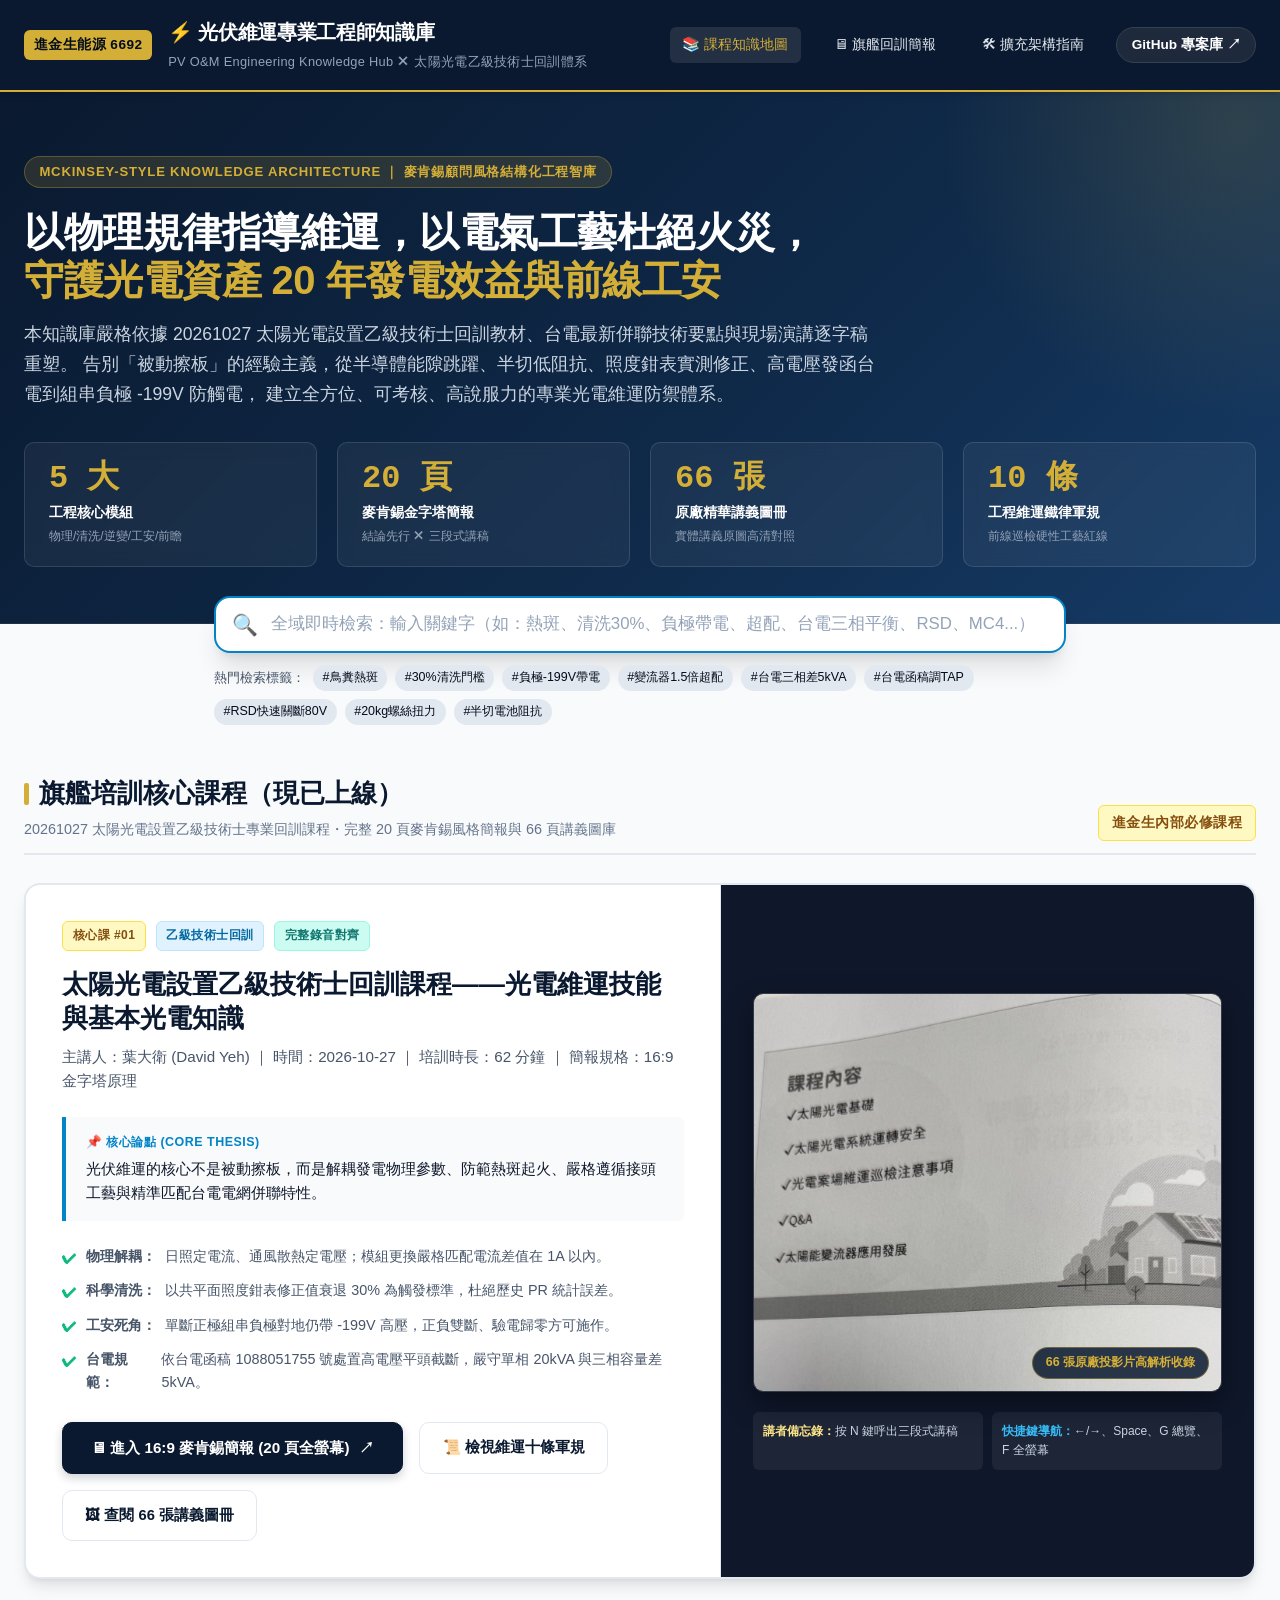
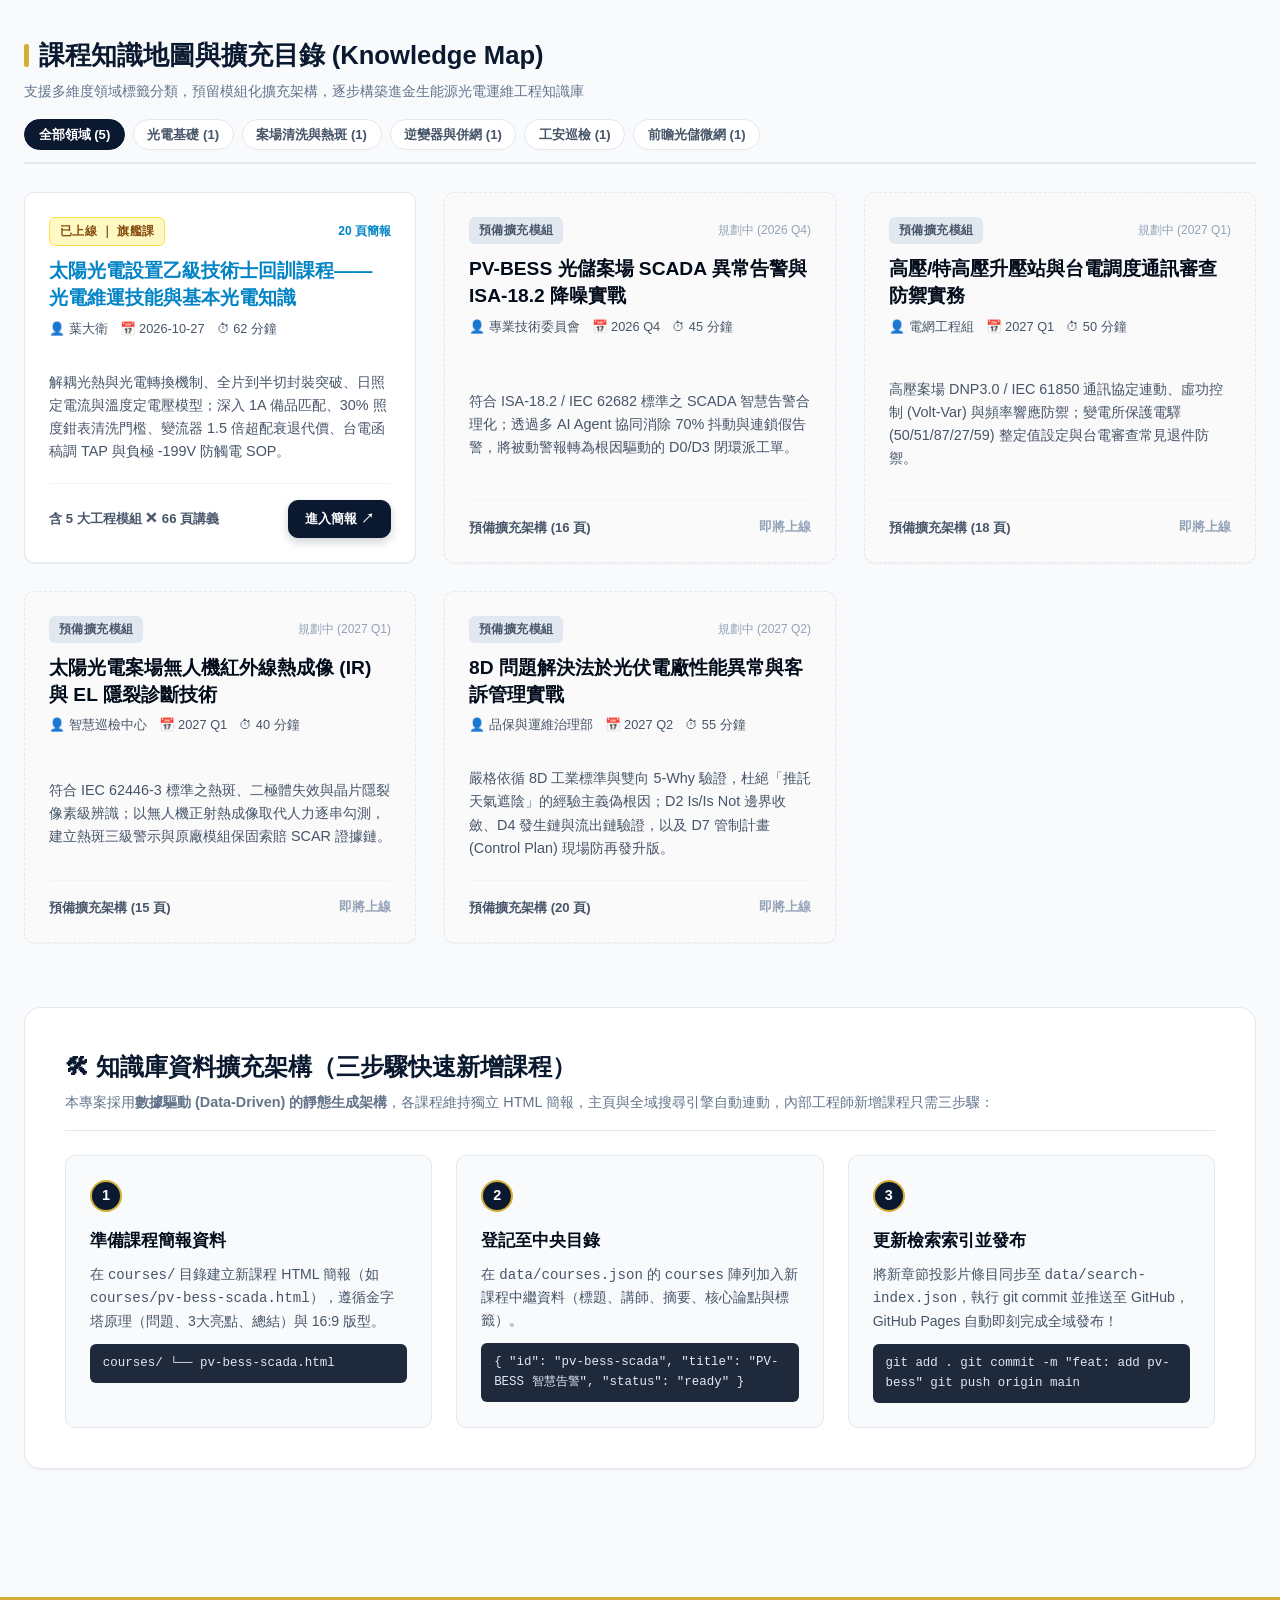
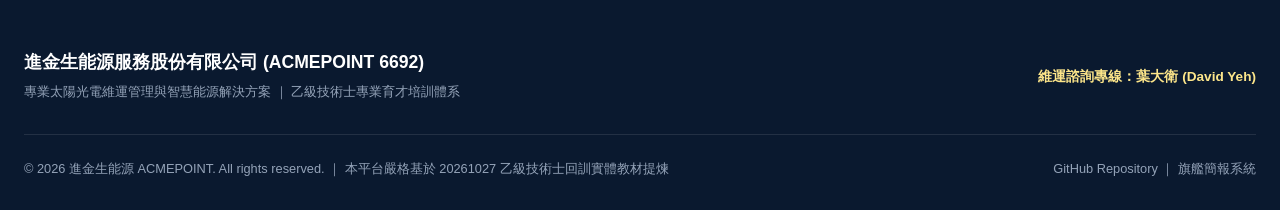
==== index.html @ 1f4df570 "feat: initial release of PV O&M knowledge hub with 20-slide McKinsey deck and search engine" ====
<!DOCTYPE html>
<html lang="zh-TW">
<head>
  <meta charset="UTF-8">
  <meta name="viewport" content="width=device-width, initial-scale=1.0">
  <title>光伏維運專業工程師知識庫 (PV O&M Engineering Knowledge Hub)｜進金生能源 6692</title>
  <meta name="description" content="專為光伏運維團隊與專業工程師打造的現代化維運決策與學習平台，依據麥肯錫顧問風格結構化提煉太陽光電乙級技術士回訓技術精髓。">
  <link rel="stylesheet" href="assets/css/style.css">
</head>
<body>

  <!-- Site Header -->
  <header class="site-header">
    <div class="header-inner">
      <div class="brand-block">
        <span class="brand-badge">進金生能源 6692</span>
        <div class="brand-title-wrap">
          <h1>⚡ 光伏維運專業工程師知識庫</h1>
          <span class="brand-sub">PV O&M Engineering Knowledge Hub ✕ 太陽光電乙級技術士回訓體系</span>
        </div>
      </div>
      <nav>
        <ul class="nav-links">
          <li><a href="#courses" class="nav-link active">📚 課程知識地圖</a></li>
          <li><a href="courses/pv-om-fundamentals.html" class="nav-link">🖥 旗艦回訓簡報</a></li>
          <li><a href="#expansion" class="nav-link">🛠 擴充架構指南</a></li>
          <li>
            <a href="https://github.com/davidyeh51/pv-om-knowledge-hub" target="_blank" class="btn-github">
              <span>GitHub 專案庫 ↗</span>
            </a>
          </li>
        </ul>
      </nav>
    </div>
  </header>

  <!-- Hero Section -->
  <section class="hero-section">
    <div class="hero-inner">
      <div class="hero-tag">McKinsey-Style Knowledge Architecture ｜ 麥肯錫顧問風格結構化工程智庫</div>
      <h1 class="hero-title">
        以物理規律指導維運，以電氣工藝杜絕火災，<br>
        <span>守護光電資產 20 年發電效益與前線工安</span>
      </h1>
      <p class="hero-desc">
        本知識庫嚴格依據 20261027 太陽光電設置乙級技術士回訓教材、台電最新併聯技術要點與現場演講逐字稿重塑。
        告別「被動擦板」的經驗主義，從半導體能隙跳躍、半切低阻抗、照度鉗表實測修正、高電壓發函台電到組串負極 -199V 防觸電，
        建立全方位、可考核、高說服力的專業光電維運防禦體系。
      </p>

      <!-- Key Metrics Grid -->
      <div class="hero-stats-grid">
        <div class="stat-card">
          <div class="stat-num">5 大</div>
          <div class="stat-label">工程核心模組</div>
          <div class="stat-sub">物理/清洗/逆變/工安/前瞻</div>
        </div>
        <div class="stat-card">
          <div class="stat-num">20 頁</div>
          <div class="stat-label">麥肯錫金字塔簡報</div>
          <div class="stat-sub">結論先行 ✕ 三段式講稿</div>
        </div>
        <div class="stat-card">
          <div class="stat-num">66 張</div>
          <div class="stat-label">原廠精華講義圖冊</div>
          <div class="stat-sub">實體講義原圖高清對照</div>
        </div>
        <div class="stat-card">
          <div class="stat-num">10 條</div>
          <div class="stat-label">工程維運鐵律軍規</div>
          <div class="stat-sub">前線巡檢硬性工藝紅線</div>
        </div>
      </div>
    </div>
  </section>

  <!-- Global Search Container -->
  <div class="search-container">
    <div class="search-box">
      <span class="search-icon">🔍</span>
      <input type="text" id="global-search-input" class="search-input" placeholder="全域即時檢索：輸入關鍵字（如：熱斑、清洗30%、負極帶電、超配、台電三相平衡、RSD、MC4...）" autocomplete="off">
      <button class="search-clear-btn" id="search-clear-btn" title="清除">&times;</button>
    </div>
    <!-- Search Dropdown Results -->
    <div class="search-results-dropdown" id="search-results-dropdown"></div>

    <!-- Quick Search Hints -->
    <div class="search-hints">
      <span>熱門檢索標籤：</span>
      <span class="hint-pill" data-keyword="熱斑">#鳥糞熱斑</span>
      <span class="hint-pill" data-keyword="清洗">#30%清洗門檻</span>
      <span class="hint-pill" data-keyword="-199V">#負極-199V帶電</span>
      <span class="hint-pill" data-keyword="超配">#變流器1.5倍超配</span>
      <span class="hint-pill" data-keyword="三相平衡">#台電三相差5kVA</span>
      <span class="hint-pill" data-keyword="1088051755">#台電函稿調TAP</span>
      <span class="hint-pill" data-keyword="RSD">#RSD快速關斷80V</span>
      <span class="hint-pill" data-keyword="扭力">#20kg螺絲扭力</span>
      <span class="hint-pill" data-keyword="半切">#半切電池阻抗</span>
    </div>
  </div>

  <!-- Main Content Area -->
  <main class="main-wrapper">

    <!-- Flagship Hero Course Section -->
    <section style="margin-bottom: 3.5rem;">
      <div class="section-header">
        <div>
          <h2 class="section-title">旗艦培訓核心課程（現已上線）</h2>
          <p style="font-size:0.9rem; color:#64748B; margin-top:0.25rem;">20261027 太陽光電設置乙級技術士專業回訓課程・完整 20 頁麥肯錫風格簡報與 66 頁講義圖庫</p>
        </div>
        <span class="badge badge-gold" style="font-size:0.85rem; padding:0.4rem 0.8rem;">進金生內部必修課程</span>
      </div>

      <div class="flagship-course-card">
        <div class="flagship-content">
          <div>
            <div class="flagship-badges">
              <span class="badge badge-gold">核心課 #01</span>
              <span class="badge badge-blue">乙級技術士回訓</span>
              <span class="badge badge-teal">完整錄音對齊</span>
            </div>
            <h3 class="flagship-title">太陽光電設置乙級技術士回訓課程——光電維運技能與基本光電知識</h3>
            <div class="flagship-sub">主講人：葉大衛 (David Yeh) ｜ 時間：2026-10-27 ｜ 培訓時長：62 分鐘 ｜ 簡報規格：16:9 金字塔原理</div>

            <div class="flagship-thesis-box">
              <div class="thesis-label">📌 核心論點 (Core Thesis)</div>
              <div class="thesis-text">
                光伏維運的核心不是被動擦板，而是解耦發電物理參數、防範熱斑起火、嚴格遵循接頭工藝與精準匹配台電電網併聯特性。
              </div>
            </div>

            <ul class="flagship-highlights">
              <li><strong>物理解耦：</strong>日照定電流、通風散熱定電壓；模組更換嚴格匹配電流差值在 1A 以內。</li>
              <li><strong>科學清洗：</strong>以共平面照度鉗表修正值衰退 30% 為觸發標準，杜絕歷史 PR 統計誤差。</li>
              <li><strong>工安死角：</strong>單斷正極組串負極對地仍帶 -199V 高壓，正負雙斷、驗電歸零方可施作。</li>
              <li><strong>台電規範：</strong>依台電函稿 1088051755 號處置高電壓平頭截斷，嚴守單相 20kVA 與三相容量差 5kVA。</li>
            </ul>
          </div>

          <div class="flagship-actions">
            <a href="courses/pv-om-fundamentals.html" class="btn-primary-mckinsey">
              <span>🖥 進入 16:9 麥肯錫簡報 (20 頁全螢幕)</span>
              <span>↗</span>
            </a>
            <a href="courses/pv-om-fundamentals.html#s19" class="btn-secondary-mckinsey">
              <span>📜 檢視維運十條軍規</span>
            </a>
            <a href="courses/pv-om-fundamentals.html#s20" class="btn-secondary-mckinsey">
              <span>🖼 查閱 66 張講義圖冊</span>
            </a>
          </div>
        </div>

        <div class="flagship-visual">
          <div class="visual-mockup-wrap">
            <img src="assets/images/slides/slide_01.jpg" alt="課程首頁講義">
            <div class="mockup-overlay-badge">
              66 張原廠投影片高解析收錄
            </div>
          </div>
          <div style="margin-top:1.25rem; display:grid; grid-template-columns:1fr 1fr; gap:0.6rem;">
            <div style="background:rgba(255,255,255,0.06); padding:0.6rem; border-radius:6px; font-size:0.75rem; color:#CBD5E1;">
              <span style="color:#FDE68A; font-weight:700;">講者備忘錄：</span>按 N 鍵呼出三段式講稿
            </div>
            <div style="background:rgba(255,255,255,0.06); padding:0.6rem; border-radius:6px; font-size:0.75rem; color:#CBD5E1;">
              <span style="color:#38BDF8; font-weight:700;">快捷鍵導航：</span>←/→、Space、G 總覽、F 全螢幕
            </div>
          </div>
        </div>
      </div>
    </section>

    <!-- Course Knowledge Map & Planned Expansion Modules -->
    <section id="courses" style="margin-bottom: 4rem;">
      <div class="section-header">
        <div>
          <h2 class="section-title">課程知識地圖與擴充目錄 (Knowledge Map)</h2>
          <p style="font-size:0.9rem; color:#64748B; margin-top:0.25rem;">支援多維度領域標籤分類，預留模組化擴充架構，逐步構築進金生能源光電運維工程知識庫</p>
        </div>
        <div class="filter-tags">
          <button class="filter-btn active" data-category="all">全部領域 (5)</button>
          <button class="filter-btn" data-category="fundamentals">光電基礎 (1)</button>
          <button class="filter-btn" data-category="cleaning">案場清洗與熱斑 (1)</button>
          <button class="filter-btn" data-category="inverter">逆變器與併網 (1)</button>
          <button class="filter-btn" data-category="safety">工安巡檢 (1)</button>
          <button class="filter-btn" data-category="advanced">前瞻光儲微網 (1)</button>
        </div>
      </div>

      <div class="courses-grid" id="courses-grid">
        <!-- Course 1 -->
        <article class="course-card" data-category="fundamentals">
          <div class="course-card-header">
            <div class="course-card-badges">
              <span class="badge badge-gold">已上線 ｜ 旗艦課</span>
              <span style="font-size:0.75rem; color:#0284C7; font-weight:700;">20 頁簡報</span>
            </div>
            <h3 class="course-card-title">
              <a href="courses/pv-om-fundamentals.html">太陽光電設置乙級技術士回訓課程——光電維運技能與基本光電知識</a>
            </h3>
            <div class="course-card-meta">
              <span>👤 葉大衛</span>
              <span>📅 2026-10-27</span>
              <span>⏱ 62 分鐘</span>
            </div>
          </div>
          <div class="course-card-body">
            解耦光熱與光電轉換機制、全片到半切封裝突破、日照定電流與溫度定電壓模型；深入 1A 備品匹配、30% 照度鉗表清洗門檻、變流器 1.5 倍超配衰退代價、台電函稿調 TAP 與負極 -199V 防觸電 SOP。
          </div>
          <div class="course-card-footer">
            <span class="course-modules-count">含 5 大工程模組 ✕ 66 頁講義</span>
            <a href="courses/pv-om-fundamentals.html" class="btn-primary-mckinsey" style="padding:0.45rem 1rem; font-size:0.82rem;">進入簡報 ↗</a>
          </div>
        </article>

        <!-- Course 2 (Planned) -->
        <article class="course-card planned" data-category="advanced">
          <div class="course-card-header">
            <div class="course-card-badges">
              <span class="badge" style="background:#E2E8F0; color:#475569;">預備擴充模組</span>
              <span style="font-size:0.75rem; color:#94A3B8;">規劃中 (2026 Q4)</span>
            </div>
            <h3 class="course-card-title">PV-BESS 光儲案場 SCADA 異常告警與 ISA-18.2 降噪實戰</h3>
            <div class="course-card-meta">
              <span>👤 專業技術委員會</span>
              <span>📅 2026 Q4</span>
              <span>⏱ 45 分鐘</span>
            </div>
          </div>
          <div class="course-card-body">
            符合 ISA-18.2 / IEC 62682 標準之 SCADA 智慧告警合理化；透過多 AI Agent 協同消除 70% 抖動與連鎖假告警，將被動警報轉為根因驅動的 D0/D3 閉環派工單。
          </div>
          <div class="course-card-footer">
            <span class="course-modules-count">預備擴充架構 (16 頁)</span>
            <span style="font-size:0.8rem; color:#94A3B8; font-weight:600;">即將上線</span>
          </div>
        </article>

        <!-- Course 3 (Planned) -->
        <article class="course-card planned" data-category="inverter">
          <div class="course-card-header">
            <div class="course-card-badges">
              <span class="badge" style="background:#E2E8F0; color:#475569;">預備擴充模組</span>
              <span style="font-size:0.75rem; color:#94A3B8;">規劃中 (2027 Q1)</span>
            </div>
            <h3 class="course-card-title">高壓/特高壓升壓站與台電調度通訊審查防禦實務</h3>
            <div class="course-card-meta">
              <span>👤 電網工程組</span>
              <span>📅 2027 Q1</span>
              <span>⏱ 50 分鐘</span>
            </div>
          </div>
          <div class="course-card-body">
            高壓案場 DNP3.0 / IEC 61850 通訊協定連動、虛功控制 (Volt-Var) 與頻率響應防禦；變電所保護電驛 (50/51/87/27/59) 整定值設定與台電審查常見退件防禦。
          </div>
          <div class="course-card-footer">
            <span class="course-modules-count">預備擴充架構 (18 頁)</span>
            <span style="font-size:0.8rem; color:#94A3B8; font-weight:600;">即將上線</span>
          </div>
        </article>

        <!-- Course 4 (Planned) -->
        <article class="course-card planned" data-category="safety">
          <div class="course-card-header">
            <div class="course-card-badges">
              <span class="badge" style="background:#E2E8F0; color:#475569;">預備擴充模組</span>
              <span style="font-size:0.75rem; color:#94A3B8;">規劃中 (2027 Q1)</span>
            </div>
            <h3 class="course-card-title">太陽光電案場無人機紅外線熱成像 (IR) 與 EL 隱裂診斷技術</h3>
            <div class="course-card-meta">
              <span>👤 智慧巡檢中心</span>
              <span>📅 2027 Q1</span>
              <span>⏱ 40 分鐘</span>
            </div>
          </div>
          <div class="course-card-body">
            符合 IEC 62446-3 標準之熱斑、二極體失效與晶片隱裂像素級辨識；以無人機正射熱成像取代人力逐串勾測，建立熱斑三級警示與原廠模組保固索賠 SCAR 證據鏈。
          </div>
          <div class="course-card-footer">
            <span class="course-modules-count">預備擴充架構 (15 頁)</span>
            <span style="font-size:0.8rem; color:#94A3B8; font-weight:600;">即將上線</span>
          </div>
        </article>

        <!-- Course 5 (Planned) -->
        <article class="course-card planned" data-category="cleaning">
          <div class="course-card-header">
            <div class="course-card-badges">
              <span class="badge" style="background:#E2E8F0; color:#475569;">預備擴充模組</span>
              <span style="font-size:0.75rem; color:#94A3B8;">規劃中 (2027 Q2)</span>
            </div>
            <h3 class="course-card-title">8D 問題解決法於光伏電廠性能異常與客訴管理實戰</h3>
            <div class="course-card-meta">
              <span>👤 品保與運維治理部</span>
              <span>📅 2027 Q2</span>
              <span>⏱ 55 分鐘</span>
            </div>
          </div>
          <div class="course-card-body">
            嚴格依循 8D 工業標準與雙向 5-Why 驗證，杜絕「推託天氣遮陰」的經驗主義偽根因；D2 Is/Is Not 邊界收斂、D4 發生鏈與流出鏈驗證，以及 D7 管制計畫 (Control Plan) 現場防再發升版。
          </div>
          <div class="course-card-footer">
            <span class="course-modules-count">預備擴充架構 (20 頁)</span>
            <span style="font-size:0.8rem; color:#94A3B8; font-weight:600;">即將上線</span>
          </div>
        </article>
      </div>
    </section>

    <!-- Expansion Architecture Section -->
    <section id="expansion" class="expansion-section">
      <div style="border-bottom:1px solid #E2E8F0; padding-bottom:1rem; margin-bottom:1.5rem;">
        <h2 style="font-size:1.5rem; font-weight:800; color:#0A192F;">🛠 知識庫資料擴充架構（三步驟快速新增課程）</h2>
        <p style="font-size:0.9rem; color:#64748B; margin-top:0.3rem;">
          本專案採用<strong>數據驅動 (Data-Driven) 的靜態生成架構</strong>，各課程維持獨立 HTML 簡報，主頁與全域搜尋引擎自動連動，內部工程師新增課程只需三步驟：
        </p>
      </div>

      <div class="expansion-grid">
        <div class="expansion-step-card">
          <div class="step-num-badge">1</div>
          <div class="step-title">準備課程簡報資料</div>
          <div class="step-desc">
            在 <code>courses/</code> 目錄建立新課程 HTML 簡報（如 <code>courses/pv-bess-scada.html</code>），遵循金字塔原理（問題、3大亮點、總結）與 16:9 版型。
          </div>
          <div class="step-code-preview">courses/
└── pv-bess-scada.html</div>
        </div>

        <div class="expansion-step-card">
          <div class="step-num-badge">2</div>
          <div class="step-title">登記至中央目錄</div>
          <div class="step-desc">
            在 <code>data/courses.json</code> 的 <code>courses</code> 陣列加入新課程中繼資料（標題、講師、摘要、核心論點與標籤）。
          </div>
          <div class="step-code-preview">{
  "id": "pv-bess-scada",
  "title": "PV-BESS 智慧告警",
  "status": "ready"
}</div>
        </div>

        <div class="expansion-step-card">
          <div class="step-num-badge">3</div>
          <div class="step-title">更新檢索索引並發布</div>
          <div class="step-desc">
            將新章節投影片條目同步至 <code>data/search-index.json</code>，執行 git commit 並推送至 GitHub，GitHub Pages 自動即刻完成全域發布！
          </div>
          <div class="step-code-preview">git add .
git commit -m "feat: add pv-bess"
git push origin main</div>
        </div>
      </div>
    </section>

  </main>

  <!-- Site Footer -->
  <footer class="site-footer">
    <div class="footer-inner">
      <div class="footer-brand">
        <h3>進金生能源服務股份有限公司 (ACMEPOINT 6692)</h3>
        <p>專業太陽光電維運管理與智慧能源解決方案 ｜ 乙級技術士專業育才培訓體系</p>
      </div>
      <div>
        <span style="font-size:0.85rem; color:#FDE68A; font-weight:700;">維運諮詢專線：葉大衛 (David Yeh)</span>
      </div>
    </div>
    <div class="footer-bottom">
      <div>© 2026 進金生能源 ACMEPOINT. All rights reserved. ｜ 本平台嚴格基於 20261027 乙級技術士回訓實體教材提煉</div>
      <div>
        <a href="https://github.com/davidyeh51/pv-om-knowledge-hub" target="_blank" style="color:#94A3B8;">GitHub Repository</a> ｜ 
        <a href="courses/pv-om-fundamentals.html" style="color:#94A3B8;">旗艦簡報系統</a>
      </div>
    </div>
  </footer>

  <!-- Scripts -->
  <script src="assets/js/search.js"></script>
</body>
</html>
---- assets/css/style.css ----
/* ==========================================================================
   McKinsey Design System: PV O&M Knowledge Hub (進金生能源 6692)
   ========================================================================== */

:root {
  --color-primary-navy: #0A192F;
  --color-navy-light: #112240;
  --color-navy-dark: #020C1B;
  --color-accent-blue: #0284C7;
  --color-accent-teal: #0D9488;
  --color-accent-gold: #D4AF37;
  --color-gold-hover: #B89628;
  --color-gold-light: #FEF9C3;
  --color-gold-subtle: #FFFBEB;
  --color-text-main: #0F172A;
  --color-text-muted: #475569;
  --color-text-light: #94A3B8;
  --color-bg-page: #F8FAFC;
  --color-bg-card: #FFFFFF;
  --color-border: #E2E8F0;
  --color-border-subtle: #F1F5F9;
  --color-success: #10B981;
  --color-warning: #F59E0B;
  --color-danger: #EF4444;
  
  --shadow-sm: 0 1px 2px 0 rgb(0 0 0 / 0.05);
  --shadow-md: 0 4px 6px -1px rgb(0 0 0 / 0.1), 0 2px 4px -2px rgb(0 0 0 / 0.1);
  --shadow-lg: 0 10px 15px -3px rgb(0 0 0 / 0.1), 0 4px 6px -4px rgb(0 0 0 / 0.1);
  --shadow-xl: 0 20px 25px -5px rgb(0 0 0 / 0.1), 0 8px 10px -6px rgb(0 0 0 / 0.1);
  
  --radius-sm: 6px;
  --radius-md: 10px;
  --radius-lg: 16px;
  --radius-full: 9999px;
  
  --font-sans: 'Inter', -apple-system, BlinkMacSystemFont, 'Segoe UI', Roboto, 'PingFang TC', 'Microsoft JhengHei', sans-serif;
  --font-mono: 'JetBrains Mono', 'Fira Code', Menlo, Monaco, Consolas, monospace;
}

* {
  margin: 0;
  padding: 0;
  box-sizing: border-box;
}

body {
  font-family: var(--font-sans);
  background-color: var(--color-bg-page);
  color: var(--color-text-main);
  line-height: 1.6;
  -webkit-font-smoothing: antialiased;
}

a {
  color: var(--color-accent-blue);
  text-decoration: none;
  transition: all 0.2s ease;
}

a:hover {
  color: var(--color-accent-gold);
}

/* ==========================================================================
   Header & Navigation
   ========================================================================== */
.site-header {
  background: var(--color-primary-navy);
  color: #FFFFFF;
  border-bottom: 2px solid var(--color-accent-gold);
  position: sticky;
  top: 0;
  z-index: 100;
  box-shadow: var(--shadow-md);
}

.header-inner {
  max-width: 1320px;
  margin: 0 auto;
  padding: 1rem 1.5rem;
  display: flex;
  align-items: center;
  justify-content: space-between;
  flex-wrap: wrap;
  gap: 1rem;
}

.brand-block {
  display: flex;
  align-items: center;
  gap: 1rem;
}

.brand-badge {
  background: var(--color-accent-gold);
  color: var(--color-navy-dark);
  font-weight: 800;
  font-size: 0.85rem;
  padding: 0.25rem 0.6rem;
  border-radius: var(--radius-sm);
  letter-spacing: 0.5px;
}

.brand-title-wrap h1 {
  font-size: 1.25rem;
  font-weight: 700;
  letter-spacing: -0.3px;
  display: flex;
  align-items: center;
  gap: 0.5rem;
}

.brand-sub {
  font-size: 0.8rem;
  color: var(--color-text-light);
  letter-spacing: 0.3px;
}

.nav-links {
  display: flex;
  align-items: center;
  gap: 1.25rem;
  list-style: none;
}

.nav-link {
  color: #E2E8F0;
  font-size: 0.9rem;
  font-weight: 500;
  display: flex;
  align-items: center;
  gap: 0.4rem;
  padding: 0.4rem 0.8rem;
  border-radius: var(--radius-sm);
  transition: all 0.2s ease;
}

.nav-link:hover, .nav-link.active {
  background: rgba(255, 255, 255, 0.1);
  color: var(--color-accent-gold);
}

.btn-github {
  background: #1E293B;
  color: #FFFFFF;
  border: 1px solid #334155;
  padding: 0.4rem 0.9rem;
  border-radius: var(--radius-full);
  font-size: 0.85rem;
  font-weight: 600;
  display: inline-flex;
  align-items: center;
  gap: 0.5rem;
}

.btn-github:hover {
  background: var(--color-accent-gold);
  color: var(--color-navy-dark);
  border-color: var(--color-accent-gold);
}

/* ==========================================================================
   Hero Section
   ========================================================================== */
.hero-section {
  background: linear-gradient(135deg, var(--color-primary-navy) 0%, #0F2A4A 60%, #163B66 100%);
  color: #FFFFFF;
  padding: 4rem 1.5rem 3.5rem;
  border-bottom: 1px solid rgba(255, 255, 255, 0.1);
  position: relative;
  overflow: hidden;
}

.hero-section::before {
  content: "";
  position: absolute;
  top: -50%;
  right: -20%;
  width: 600px;
  height: 600px;
  background: radial-gradient(circle, rgba(212, 175, 55, 0.15) 0%, transparent 70%);
  border-radius: 50%;
  pointer-events: none;
}

.hero-inner {
  max-width: 1320px;
  margin: 0 auto;
  position: relative;
  z-index: 1;
}

.hero-tag {
  display: inline-flex;
  align-items: center;
  gap: 0.5rem;
  background: rgba(212, 175, 55, 0.15);
  color: var(--color-accent-gold);
  border: 1px solid rgba(212, 175, 55, 0.3);
  padding: 0.3rem 0.9rem;
  border-radius: var(--radius-full);
  font-size: 0.82rem;
  font-weight: 600;
  text-transform: uppercase;
  letter-spacing: 0.8px;
  margin-bottom: 1.25rem;
}

.hero-title {
  font-size: 2.5rem;
  font-weight: 800;
  line-height: 1.2;
  letter-spacing: -0.5px;
  margin-bottom: 1rem;
}

.hero-title span {
  color: var(--color-accent-gold);
}

.hero-desc {
  font-size: 1.1rem;
  color: #CBD5E1;
  max-width: 860px;
  line-height: 1.7;
  margin-bottom: 2rem;
}

/* Hero Metrics Grid */
.hero-stats-grid {
  display: grid;
  grid-template-columns: repeat(auto-fit, minmax(200px, 1fr));
  gap: 1.25rem;
  margin-top: 2rem;
}

.stat-card {
  background: rgba(255, 255, 255, 0.05);
  backdrop-filter: blur(8px);
  border: 1px solid rgba(255, 255, 255, 0.12);
  border-radius: var(--radius-md);
  padding: 1.25rem 1.5rem;
  transition: all 0.3s ease;
}

.stat-card:hover {
  background: rgba(255, 255, 255, 0.08);
  border-color: var(--color-accent-gold);
  transform: translateY(-2px);
}

.stat-num {
  font-size: 2rem;
  font-weight: 800;
  color: var(--color-accent-gold);
  font-family: var(--font-mono);
  line-height: 1;
  margin-bottom: 0.4rem;
}

.stat-label {
  font-size: 0.88rem;
  font-weight: 600;
  color: #FFFFFF;
}

.stat-sub {
  font-size: 0.75rem;
  color: var(--color-text-light);
  margin-top: 0.2rem;
}

/* ==========================================================================
   Global Search Bar
   ========================================================================== */
.search-container {
  max-width: 900px;
  margin: -1.75rem auto 3rem;
  padding: 0 1.5rem;
  position: relative;
  z-index: 20;
}

.search-box {
  background: #FFFFFF;
  border: 2px solid var(--color-accent-blue);
  border-radius: var(--radius-lg);
  padding: 0.6rem 1rem;
  display: flex;
  align-items: center;
  gap: 0.8rem;
  box-shadow: var(--shadow-xl);
  transition: all 0.3s ease;
}

.search-box:focus-within {
  border-color: var(--color-accent-gold);
  box-shadow: 0 0 0 4px rgba(212, 175, 55, 0.2), var(--shadow-xl);
}

.search-icon {
  color: var(--color-accent-blue);
  font-size: 1.3rem;
  flex-shrink: 0;
}

.search-input {
  flex: 1;
  border: none;
  outline: none;
  font-size: 1.05rem;
  font-family: var(--font-sans);
  color: var(--color-text-main);
  background: transparent;
}

.search-input::placeholder {
  color: var(--color-text-light);
}

.search-clear-btn {
  background: transparent;
  border: none;
  color: var(--color-text-light);
  font-size: 1.2rem;
  cursor: pointer;
  display: none;
}

.search-clear-btn:hover {
  color: var(--color-text-main);
}

.search-hints {
  display: flex;
  align-items: center;
  gap: 0.5rem;
  margin-top: 0.75rem;
  flex-wrap: wrap;
  font-size: 0.82rem;
  color: var(--color-text-muted);
}

.hint-pill {
  background: #E2E8F0;
  color: var(--color-navy-dark);
  padding: 0.2rem 0.6rem;
  border-radius: var(--radius-full);
  font-size: 0.78rem;
  cursor: pointer;
  transition: all 0.2s ease;
}

.hint-pill:hover {
  background: var(--color-accent-blue);
  color: #FFFFFF;
}

/* Search Results Modal / Dropdown */
.search-results-dropdown {
  position: absolute;
  top: 100%;
  left: 1.5rem;
  right: 1.5rem;
  background: #FFFFFF;
  border: 1px solid var(--color-border);
  border-radius: var(--radius-md);
  box-shadow: var(--shadow-xl);
  max-height: 480px;
  overflow-y: auto;
  margin-top: 0.5rem;
  display: none;
  z-index: 50;
}

.search-results-header {
  padding: 0.75rem 1.25rem;
  background: #F8FAFC;
  border-bottom: 1px solid var(--color-border);
  font-size: 0.85rem;
  font-weight: 600;
  color: var(--color-text-muted);
  display: flex;
  justify-content: space-between;
}

.search-result-item {
  padding: 1rem 1.25rem;
  border-bottom: 1px solid var(--color-border-subtle);
  transition: background 0.2s ease;
  display: block;
}

.search-result-item:hover {
  background: #F0FDF4;
}

.search-result-title {
  font-size: 1rem;
  font-weight: 700;
  color: var(--color-navy-dark);
  margin-bottom: 0.3rem;
  display: flex;
  align-items: center;
  justify-content: space-between;
}

.search-result-meta {
  display: flex;
  gap: 0.5rem;
  align-items: center;
  font-size: 0.78rem;
  color: var(--color-text-muted);
  margin-bottom: 0.4rem;
}

.search-result-snippet {
  font-size: 0.88rem;
  color: var(--color-text-muted);
  line-height: 1.5;
}

.search-result-snippet mark {
  background: #FEF08A;
  color: #854D0E;
  padding: 0.1rem 0.25rem;
  border-radius: 3px;
  font-weight: 600;
}

/* ==========================================================================
   Main Content Layout
   ========================================================================== */
.main-wrapper {
  max-width: 1320px;
  margin: 0 auto;
  padding: 0 1.5rem 4rem;
}

.section-header {
  display: flex;
  align-items: flex-end;
  justify-content: space-between;
  margin-bottom: 1.75rem;
  border-bottom: 2px solid var(--color-border);
  padding-bottom: 0.75rem;
  flex-wrap: wrap;
  gap: 1rem;
}

.section-title {
  font-size: 1.6rem;
  font-weight: 800;
  color: var(--color-primary-navy);
  display: flex;
  align-items: center;
  gap: 0.6rem;
}

.section-title::before {
  content: "";
  display: inline-block;
  width: 5px;
  height: 1.4rem;
  background: var(--color-accent-gold);
  border-radius: 2px;
}

.filter-tags {
  display: flex;
  gap: 0.5rem;
  flex-wrap: wrap;
}

.filter-btn {
  background: #FFFFFF;
  border: 1px solid var(--color-border);
  color: var(--color-text-muted);
  padding: 0.35rem 0.85rem;
  border-radius: var(--radius-full);
  font-size: 0.82rem;
  font-weight: 600;
  cursor: pointer;
  transition: all 0.2s ease;
}

.filter-btn:hover, .filter-btn.active {
  background: var(--color-primary-navy);
  color: #FFFFFF;
  border-color: var(--color-primary-navy);
}

/* ==========================================================================
   Flagship Course Card (Hero Course)
   ========================================================================== */
.flagship-course-card {
  background: #FFFFFF;
  border: 2px solid #E2E8F0;
  border-radius: var(--radius-lg);
  overflow: hidden;
  box-shadow: var(--shadow-lg);
  margin-bottom: 3rem;
  display: grid;
  grid-template-columns: 1.3fr 1fr;
  transition: all 0.3s ease;
}

.flagship-course-card:hover {
  border-color: var(--color-accent-blue);
  box-shadow: var(--shadow-xl);
}

.flagship-content {
  padding: 2.25rem;
  display: flex;
  flex-direction: column;
  justify-content: space-between;
}

.flagship-badges {
  display: flex;
  gap: 0.6rem;
  margin-bottom: 1rem;
  flex-wrap: wrap;
}

.badge {
  font-size: 0.75rem;
  font-weight: 700;
  padding: 0.25rem 0.6rem;
  border-radius: var(--radius-sm);
  text-transform: uppercase;
  letter-spacing: 0.5px;
}

.badge-gold {
  background: var(--color-gold-light);
  color: #854D0E;
  border: 1px solid #FDE047;
}

.badge-blue {
  background: #E0F2FE;
  color: #0369A1;
  border: 1px solid #BAE6FD;
}

.badge-teal {
  background: #CCFBF1;
  color: #0F766E;
  border: 1px solid #99F6E4;
}

.flagship-title {
  font-size: 1.65rem;
  font-weight: 800;
  color: var(--color-primary-navy);
  line-height: 1.3;
  margin-bottom: 0.6rem;
}

.flagship-sub {
  font-size: 0.95rem;
  color: var(--color-text-muted);
  margin-bottom: 1.5rem;
  font-weight: 500;
}

.flagship-thesis-box {
  background: #F8FAFC;
  border-left: 4px solid var(--color-accent-blue);
  padding: 1rem 1.25rem;
  border-radius: 0 var(--radius-sm) var(--radius-sm) 0;
  margin-bottom: 1.5rem;
}

.thesis-label {
  font-size: 0.78rem;
  font-weight: 700;
  color: var(--color-accent-blue);
  text-transform: uppercase;
  letter-spacing: 0.5px;
  margin-bottom: 0.3rem;
}

.thesis-text {
  font-size: 0.92rem;
  color: var(--color-text-main);
  line-height: 1.6;
}

.flagship-highlights {
  list-style: none;
  margin-bottom: 1.75rem;
  display: flex;
  flex-direction: column;
  gap: 0.6rem;
}

.flagship-highlights li {
  font-size: 0.9rem;
  color: var(--color-text-muted);
  display: flex;
  align-items: flex-start;
  gap: 0.6rem;
}

.flagship-highlights li::before {
  content: "✔";
  color: var(--color-success);
  font-weight: 800;
  font-size: 0.9rem;
  margin-top: 0.1rem;
}

.flagship-actions {
  display: flex;
  align-items: center;
  gap: 1rem;
  flex-wrap: wrap;
}

.btn-primary-mckinsey {
  background: var(--color-primary-navy);
  color: #FFFFFF;
  padding: 0.8rem 1.75rem;
  border-radius: var(--radius-md);
  font-weight: 700;
  font-size: 0.95rem;
  display: inline-flex;
  align-items: center;
  gap: 0.6rem;
  border: 1px solid var(--color-primary-navy);
  box-shadow: 0 4px 10px rgba(10, 25, 47, 0.2);
  transition: all 0.25s ease;
}

.btn-primary-mckinsey:hover {
  background: var(--color-accent-gold);
  color: var(--color-navy-dark);
  border-color: var(--color-accent-gold);
  transform: translateY(-2px);
  box-shadow: 0 6px 14px rgba(212, 175, 55, 0.3);
}

.btn-secondary-mckinsey {
  background: #FFFFFF;
  color: var(--color-primary-navy);
  padding: 0.8rem 1.4rem;
  border-radius: var(--radius-md);
  font-weight: 600;
  font-size: 0.92rem;
  border: 1px solid var(--color-border);
  display: inline-flex;
  align-items: center;
  gap: 0.5rem;
  transition: all 0.2s ease;
}

.btn-secondary-mckinsey:hover {
  background: #F1F5F9;
  border-color: var(--color-text-light);
}

/* Flagship Preview Visual */
.flagship-visual {
  background: #0F172A;
  padding: 2rem;
  display: flex;
  flex-direction: column;
  justify-content: center;
  position: relative;
  border-left: 1px solid var(--color-border);
}

.visual-mockup-wrap {
  position: relative;
  border-radius: var(--radius-md);
  overflow: hidden;
  box-shadow: 0 12px 28px rgba(0, 0, 0, 0.4);
  border: 1px solid rgba(255, 255, 255, 0.15);
}

.visual-mockup-wrap img {
  width: 100%;
  height: auto;
  display: block;
}

.mockup-overlay-badge {
  position: absolute;
  bottom: 12px;
  right: 12px;
  background: rgba(10, 25, 47, 0.85);
  backdrop-filter: blur(6px);
  color: var(--color-accent-gold);
  padding: 0.3rem 0.8rem;
  border-radius: var(--radius-full);
  font-size: 0.78rem;
  font-weight: 700;
  border: 1px solid rgba(212, 175, 55, 0.4);
}

/* ==========================================================================
   Course Knowledge Map (Courses Catalog Grid)
   ========================================================================== */
.courses-grid {
  display: grid;
  grid-template-columns: repeat(auto-fill, minmax(380px, 1fr));
  gap: 1.75rem;
  margin-bottom: 4rem;
}

.course-card {
  background: #FFFFFF;
  border: 1px solid var(--color-border);
  border-radius: var(--radius-md);
  padding: 1.5rem;
  display: flex;
  flex-direction: column;
  justify-content: space-between;
  box-shadow: var(--shadow-sm);
  transition: all 0.3s ease;
  position: relative;
}

.course-card:hover {
  transform: translateY(-3px);
  box-shadow: var(--shadow-md);
  border-color: var(--color-accent-blue);
}

.course-card.planned {
  border-style: dashed;
  background: #FAFAFA;
}

.course-card-header {
  margin-bottom: 1rem;
}

.course-card-badges {
  display: flex;
  justify-content: space-between;
  align-items: center;
  margin-bottom: 0.75rem;
}

.course-card-title {
  font-size: 1.2rem;
  font-weight: 700;
  color: var(--color-navy-dark);
  line-height: 1.4;
  margin-bottom: 0.4rem;
}

.course-card-meta {
  font-size: 0.8rem;
  color: var(--color-text-muted);
  display: flex;
  gap: 0.75rem;
  align-items: center;
  margin-bottom: 1rem;
}

.course-card-body {
  font-size: 0.9rem;
  color: var(--color-text-muted);
  line-height: 1.6;
  margin-bottom: 1.25rem;
}

.course-card-footer {
  border-top: 1px solid var(--color-border-subtle);
  padding-top: 1rem;
  display: flex;
  align-items: center;
  justify-content: space-between;
}

.course-modules-count {
  font-size: 0.82rem;
  font-weight: 600;
  color: var(--color-text-muted);
}

/* ==========================================================================
   Expansion Guide Architecture Section
   ========================================================================== */
.expansion-section {
  background: #FFFFFF;
  border: 1px solid var(--color-border);
  border-radius: var(--radius-lg);
  padding: 2.5rem;
  box-shadow: var(--shadow-sm);
  margin-bottom: 4rem;
}

.expansion-grid {
  display: grid;
  grid-template-columns: repeat(auto-fit, minmax(280px, 1fr));
  gap: 1.5rem;
  margin-top: 1.5rem;
}

.expansion-step-card {
  background: #F8FAFC;
  border: 1px solid var(--color-border);
  border-radius: var(--radius-md);
  padding: 1.5rem;
  position: relative;
}

.step-num-badge {
  background: var(--color-primary-navy);
  color: #FFFFFF;
  width: 32px;
  height: 32px;
  border-radius: 50%;
  display: flex;
  align-items: center;
  justify-content: center;
  font-weight: 800;
  font-size: 0.9rem;
  margin-bottom: 1rem;
  border: 2px solid var(--color-accent-gold);
}

.step-title {
  font-size: 1.05rem;
  font-weight: 700;
  color: var(--color-navy-dark);
  margin-bottom: 0.5rem;
}

.step-desc {
  font-size: 0.88rem;
  color: var(--color-text-muted);
  line-height: 1.6;
}

.step-code-preview {
  background: #1E293B;
  color: #E2E8F0;
  padding: 0.6rem 0.8rem;
  border-radius: var(--radius-sm);
  font-family: var(--font-mono);
  font-size: 0.78rem;
  margin-top: 0.75rem;
  overflow-x: auto;
}

/* ==========================================================================
   Footer
   ========================================================================== */
.site-footer {
  background: var(--color-primary-navy);
  color: #CBD5E1;
  padding: 3rem 1.5rem 2rem;
  border-top: 3px solid var(--color-accent-gold);
}

.footer-inner {
  max-width: 1320px;
  margin: 0 auto;
  display: flex;
  justify-content: space-between;
  align-items: center;
  flex-wrap: wrap;
  gap: 1.5rem;
  padding-bottom: 2rem;
  border-bottom: 1px solid rgba(255, 255, 255, 0.1);
}

.footer-brand h3 {
  color: #FFFFFF;
  font-size: 1.1rem;
  margin-bottom: 0.3rem;
}

.footer-brand p {
  font-size: 0.82rem;
  color: var(--color-text-light);
}

.footer-bottom {
  max-width: 1320px;
  margin: 1.5rem auto 0;
  display: flex;
  justify-content: space-between;
  align-items: center;
  flex-wrap: wrap;
  gap: 1rem;
  font-size: 0.8rem;
  color: var(--color-text-light);
}

/* ==========================================================================
   Responsive Breakpoints
   ========================================================================== */
@media (max-width: 1024px) {
  .flagship-course-card {
    grid-template-columns: 1fr;
  }
  .flagship-visual {
    border-left: none;
    border-top: 1px solid var(--color-border);
  }
}

@media (max-width: 768px) {
  .hero-title {
    font-size: 1.85rem;
  }
  .courses-grid {
    grid-template-columns: 1fr;
  }
  .header-inner {
    flex-direction: column;
    align-items: flex-start;
  }
  .nav-links {
    width: 100%;
    justify-content: space-between;
  }
}
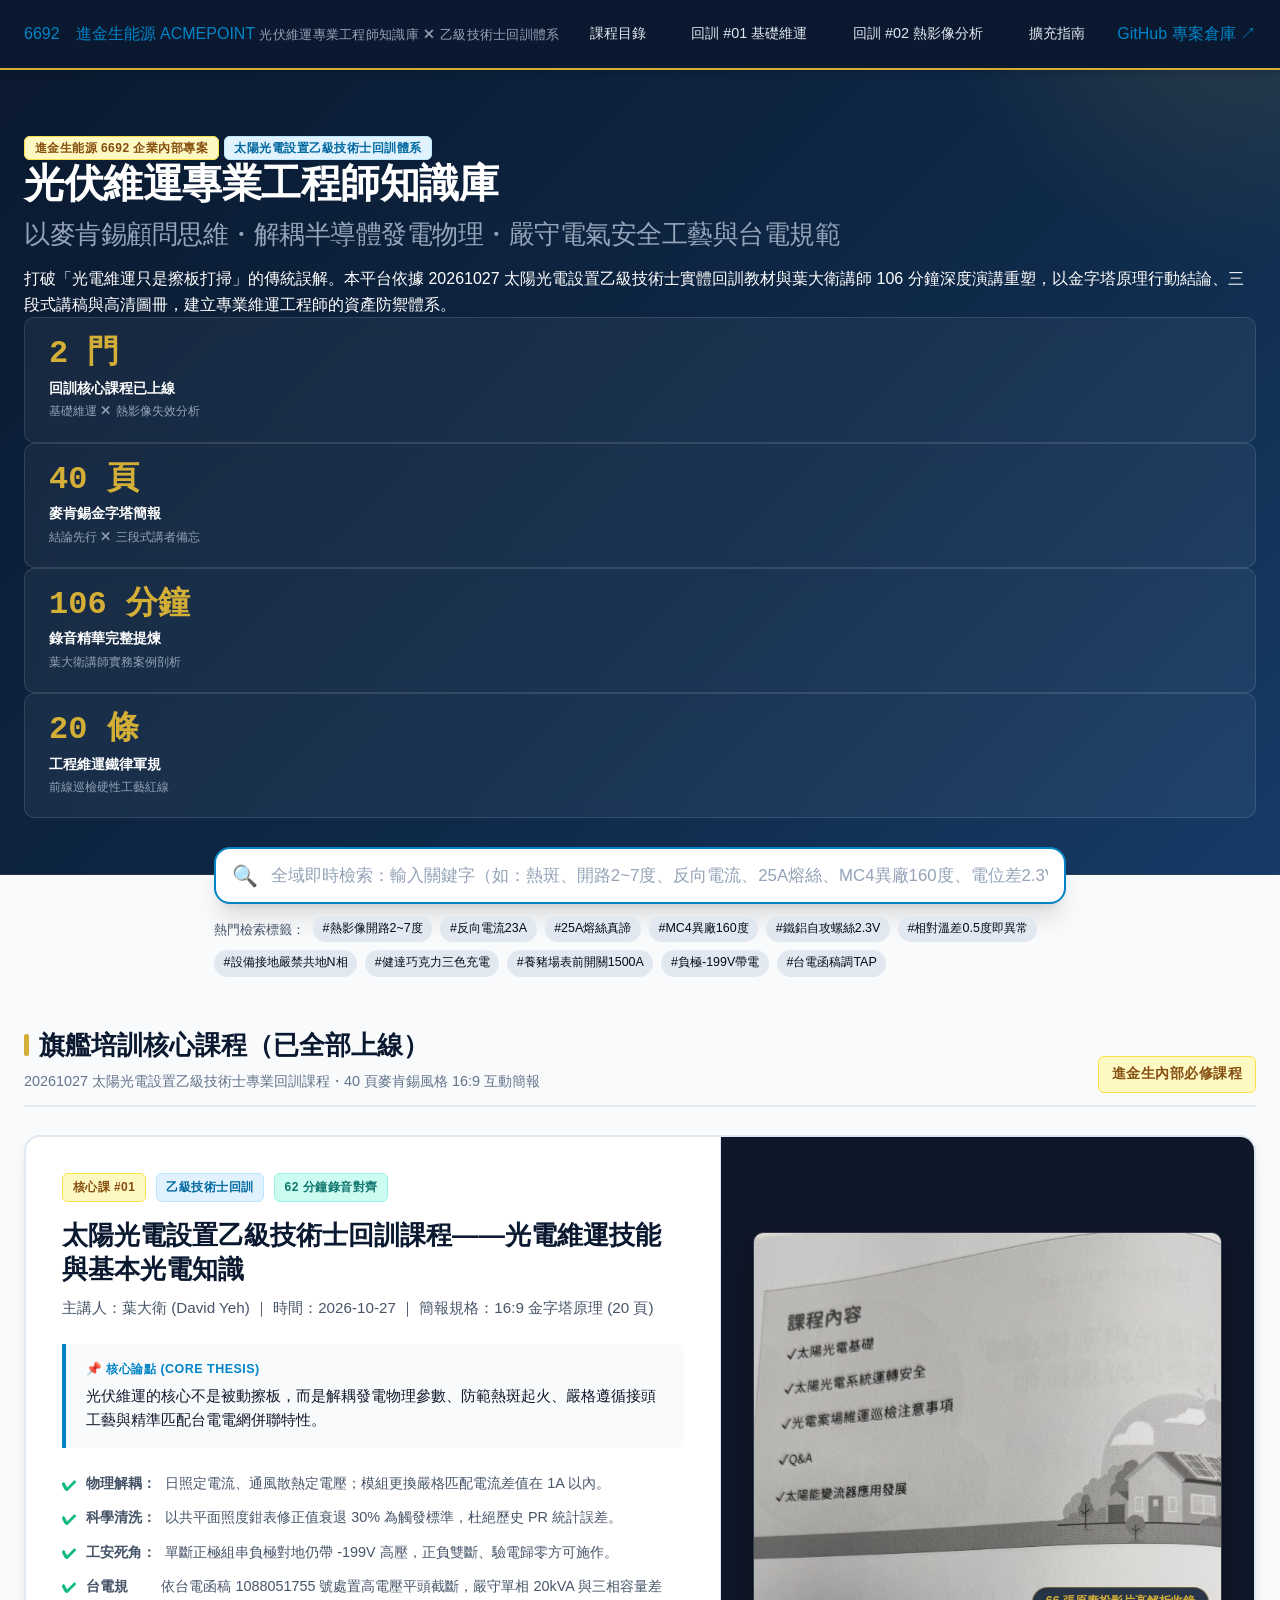
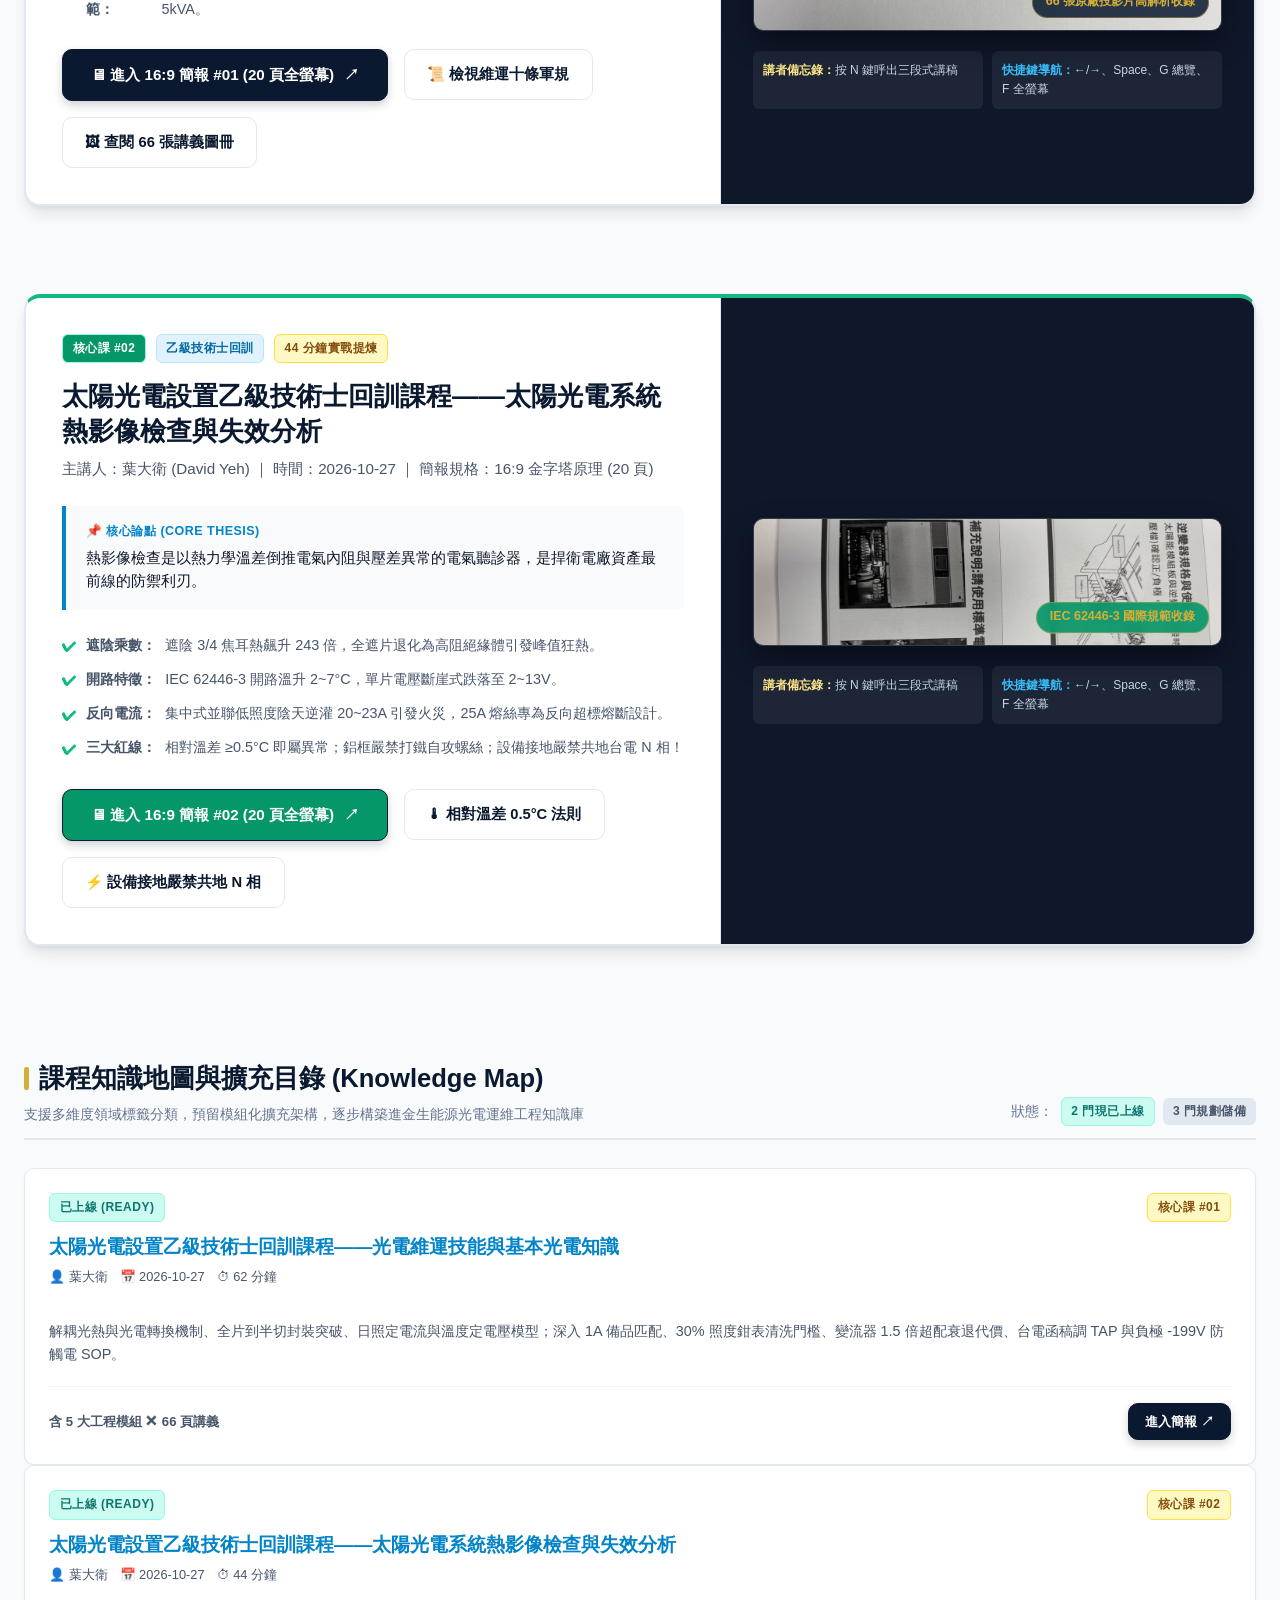
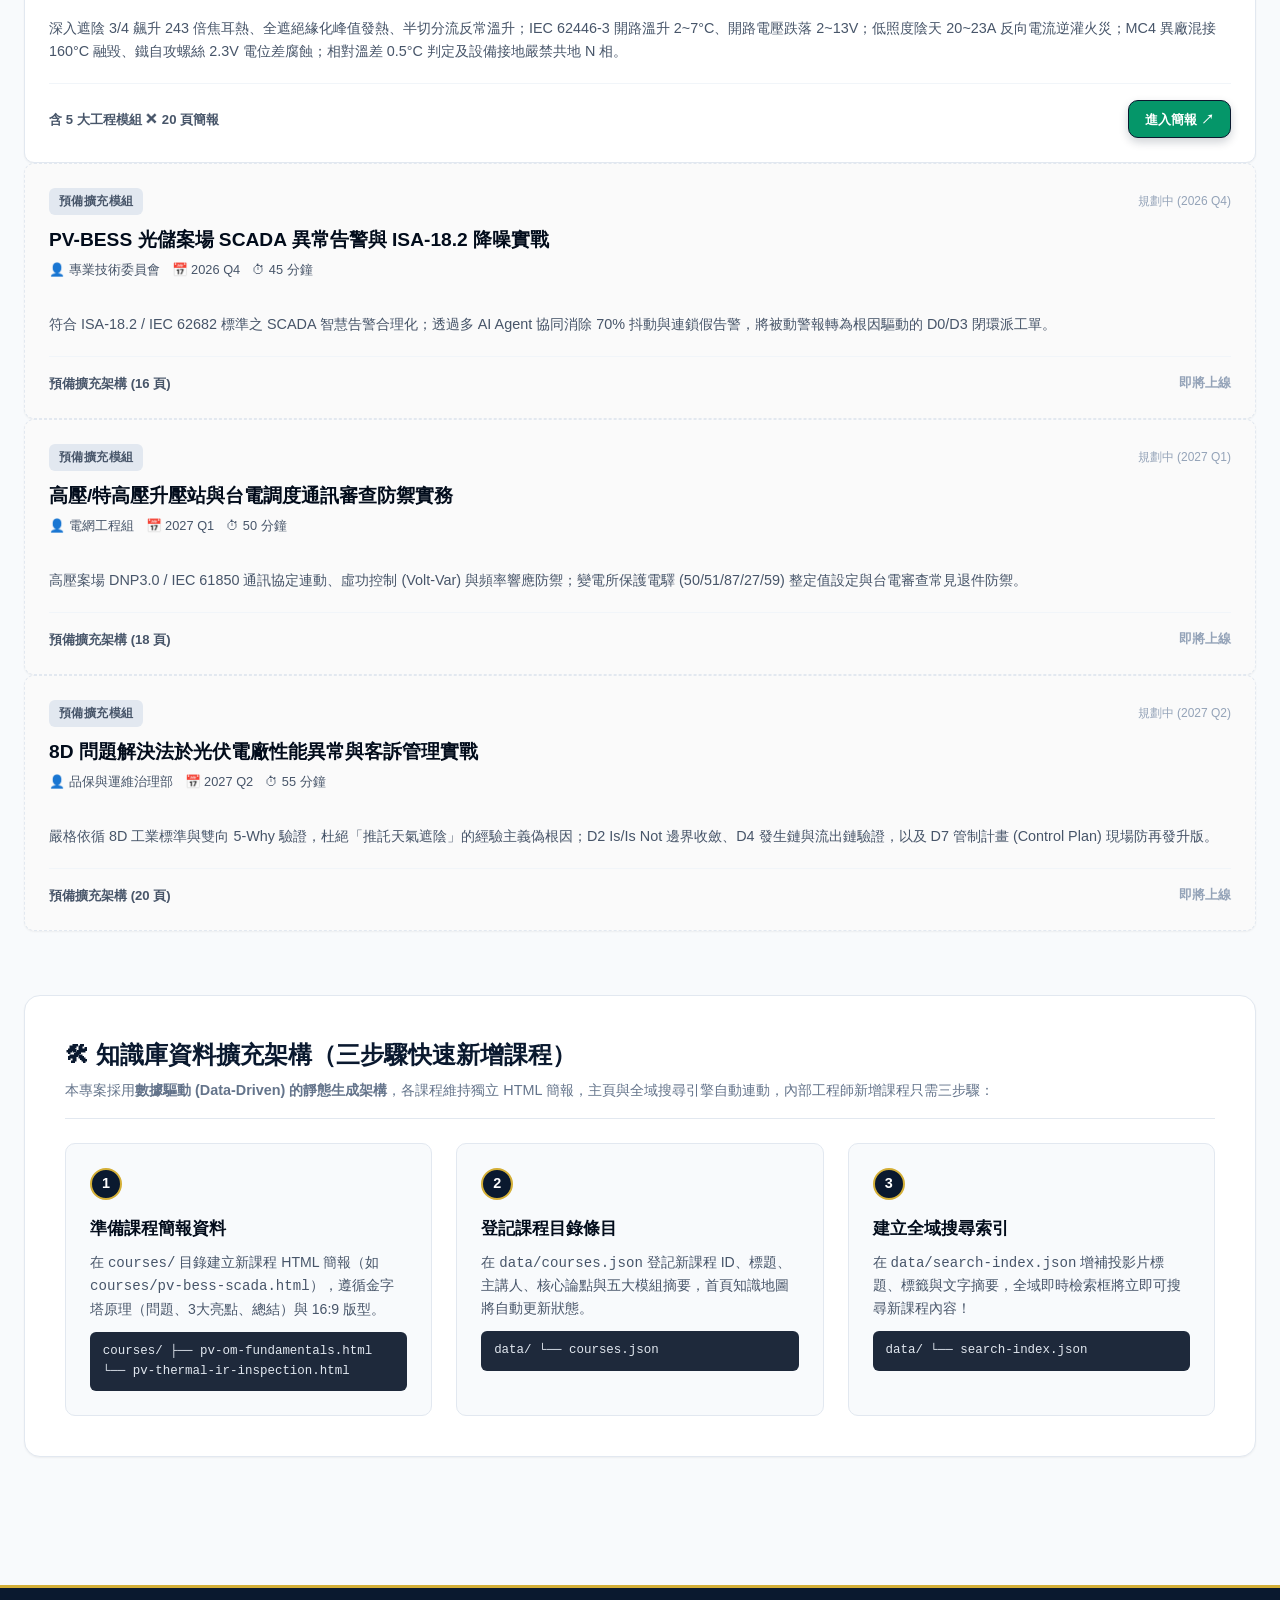
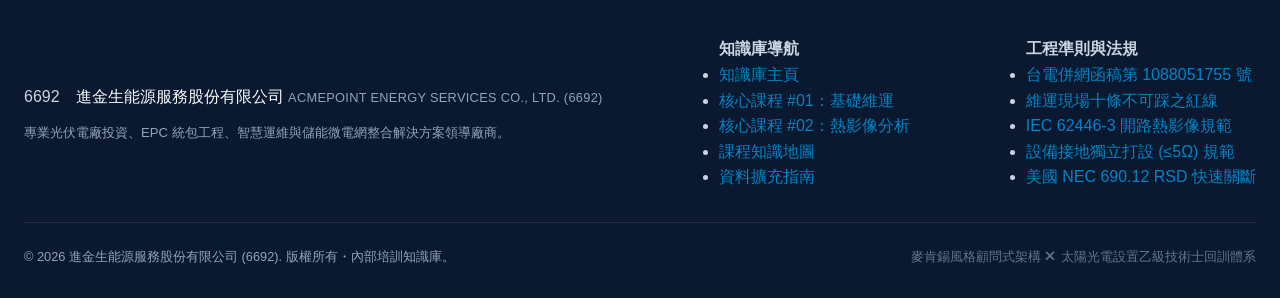
==== commit 9caa9563: "feat: add course 2 thermal ir inspection and failure analysis (20 slides, search index, portal integ" ====
--- a/index.html
+++ b/index.html
@@ -3,70 +3,83 @@
 <head>
   <meta charset="UTF-8">
   <meta name="viewport" content="width=device-width, initial-scale=1.0">
-  <title>光伏維運專業工程師知識庫 (PV O&M Engineering Knowledge Hub)｜進金生能源 6692</title>
-  <meta name="description" content="專為光伏運維團隊與專業工程師打造的現代化維運決策與學習平台，依據麥肯錫顧問風格結構化提煉太陽光電乙級技術士回訓技術精髓。">
+  <title>光伏維運專業工程師知識庫 (PV O&M Engineering Knowledge Hub) ｜ 進金生能源 6692</title>
+  <meta name="description" content="專為進金生能源 (6692) 維運團隊打造之麥肯錫風格光伏工程知識庫。收錄 20261027 太陽光電乙級技術士回訓課程、發電物理特性、案場清洗、逆變器與併網、熱影像檢查與失效分析、施工工藝及前瞻安全。">
   <link rel="stylesheet" href="assets/css/style.css">
+  <style>
+    /* Additional inline refinement for dual flagship cards */
+    .flagship-grid {
+      display: grid;
+      grid-template-columns: 1fr;
+      gap: 2.5rem;
+    }
+    @media (min-width: 1024px) {
+      .flagship-grid {
+        grid-template-columns: 1fr;
+      }
+    }
+  </style>
 </head>
 <body>
 
-  <!-- Site Header -->
+  <!-- Global Header / Navbar -->
   <header class="site-header">
     <div class="header-inner">
-      <div class="brand-block">
-        <span class="brand-badge">進金生能源 6692</span>
-        <div class="brand-title-wrap">
-          <h1>⚡ 光伏維運專業工程師知識庫</h1>
-          <span class="brand-sub">PV O&M Engineering Knowledge Hub ✕ 太陽光電乙級技術士回訓體系</span>
-        </div>
-      </div>
-      <nav>
-        <ul class="nav-links">
-          <li><a href="#courses" class="nav-link active">📚 課程知識地圖</a></li>
-          <li><a href="courses/pv-om-fundamentals.html" class="nav-link">🖥 旗艦回訓簡報</a></li>
-          <li><a href="#expansion" class="nav-link">🛠 擴充架構指南</a></li>
-          <li>
-            <a href="https://github.com/davidyeh51/pv-om-knowledge-hub" target="_blank" class="btn-github">
-              <span>GitHub 專案庫 ↗</span>
-            </a>
-          </li>
-        </ul>
+      <a href="index.html" class="brand-block">
+        <div class="brand-logo-mark">6692</div>
+        <div class="brand-text">
+          <span class="brand-title">進金生能源 ACMEPOINT</span>
+          <span class="brand-sub">光伏維運專業工程師知識庫 ✕ 乙級技術士回訓體系</span>
+        </div>
+      </a>
+      <nav class="nav-links">
+        <a href="#courses" class="nav-link">課程目錄</a>
+        <a href="courses/pv-om-fundamentals.html" class="nav-link">回訓 #01 基礎維運</a>
+        <a href="courses/pv-thermal-ir-inspection.html" class="nav-link">回訓 #02 熱影像分析</a>
+        <a href="#expansion" class="nav-link">擴充指南</a>
+        <a href="https://github.com/davidyeh51/pv-om-knowledge-hub" target="_blank" class="nav-btn-github">
+          <span>GitHub 專案倉庫 ↗</span>
+        </a>
       </nav>
     </div>
   </header>
 
-  <!-- Hero Section -->
+  <!-- Hero Section (McKinsey Navy & Gold Theme) -->
   <section class="hero-section">
     <div class="hero-inner">
-      <div class="hero-tag">McKinsey-Style Knowledge Architecture ｜ 麥肯錫顧問風格結構化工程智庫</div>
+      <div class="hero-badge-wrap">
+        <span class="badge badge-gold">進金生能源 6692 企業內部專案</span>
+        <span class="badge badge-blue">太陽光電設置乙級技術士回訓體系</span>
+      </div>
       <h1 class="hero-title">
-        以物理規律指導維運，以電氣工藝杜絕火災，<br>
-        <span>守護光電資產 20 年發電效益與前線工安</span>
+        光伏維運專業工程師知識庫<br>
+        <span style="font-size:1.6rem; color:#94A3B8; font-weight:400; display:block; margin-top:0.75rem;">
+          以麥肯錫顧問思維・解耦半導體發電物理・嚴守電氣安全工藝與台電規範
+        </span>
       </h1>
-      <p class="hero-desc">
-        本知識庫嚴格依據 20261027 太陽光電設置乙級技術士回訓教材、台電最新併聯技術要點與現場演講逐字稿重塑。
-        告別「被動擦板」的經驗主義，從半導體能隙跳躍、半切低阻抗、照度鉗表實測修正、高電壓發函台電到組串負極 -199V 防觸電，
-        建立全方位、可考核、高說服力的專業光電維運防禦體系。
+      <p class="hero-lead">
+        打破「光電維運只是擦板打掃」的傳統誤解。本平台依據 20261027 太陽光電設置乙級技術士實體回訓教材與葉大衛講師 106 分鐘深度演講重塑，以金字塔原理行動結論、三段式講稿與高清圖冊，建立專業維運工程師的資產防禦體系。
       </p>
 
-      <!-- Key Metrics Grid -->
-      <div class="hero-stats-grid">
+      <!-- Key Metrics Stats Row -->
+      <div class="hero-stats-row">
         <div class="stat-card">
-          <div class="stat-num">5 大</div>
-          <div class="stat-label">工程核心模組</div>
-          <div class="stat-sub">物理/清洗/逆變/工安/前瞻</div>
+          <div class="stat-num">2 門</div>
+          <div class="stat-label">回訓核心課程已上線</div>
+          <div class="stat-sub">基礎維運 ✕ 熱影像失效分析</div>
         </div>
         <div class="stat-card">
-          <div class="stat-num">20 頁</div>
+          <div class="stat-num">40 頁</div>
           <div class="stat-label">麥肯錫金字塔簡報</div>
-          <div class="stat-sub">結論先行 ✕ 三段式講稿</div>
+          <div class="stat-sub">結論先行 ✕ 三段式講者備忘</div>
         </div>
         <div class="stat-card">
-          <div class="stat-num">66 張</div>
-          <div class="stat-label">原廠精華講義圖冊</div>
-          <div class="stat-sub">實體講義原圖高清對照</div>
+          <div class="stat-num">106 分鐘</div>
+          <div class="stat-label">錄音精華完整提煉</div>
+          <div class="stat-sub">葉大衛講師實務案例剖析</div>
         </div>
         <div class="stat-card">
-          <div class="stat-num">10 條</div>
+          <div class="stat-num">20 條</div>
           <div class="stat-label">工程維運鐵律軍規</div>
           <div class="stat-sub">前線巡檢硬性工藝紅線</div>
         </div>
@@ -78,7 +91,7 @@
   <div class="search-container">
     <div class="search-box">
       <span class="search-icon">🔍</span>
-      <input type="text" id="global-search-input" class="search-input" placeholder="全域即時檢索：輸入關鍵字（如：熱斑、清洗30%、負極帶電、超配、台電三相平衡、RSD、MC4...）" autocomplete="off">
+      <input type="text" id="global-search-input" class="search-input" placeholder="全域即時檢索：輸入關鍵字（如：熱斑、開路2~7度、反向電流、25A熔絲、MC4異廠160度、電位差2.3V、共地N相、健達巧克力...）" autocomplete="off">
       <button class="search-clear-btn" id="search-clear-btn" title="清除">&times;</button>
     </div>
     <!-- Search Dropdown Results -->
@@ -87,87 +100,153 @@
     <!-- Quick Search Hints -->
     <div class="search-hints">
       <span>熱門檢索標籤：</span>
-      <span class="hint-pill" data-keyword="熱斑">#鳥糞熱斑</span>
-      <span class="hint-pill" data-keyword="清洗">#30%清洗門檻</span>
+      <span class="hint-pill" data-keyword="熱影像">#熱影像開路2~7度</span>
+      <span class="hint-pill" data-keyword="反向電流">#反向電流23A</span>
+      <span class="hint-pill" data-keyword="25A">#25A熔絲真諦</span>
+      <span class="hint-pill" data-keyword="異廠">#MC4異廠160度</span>
+      <span class="hint-pill" data-keyword="電位差">#鐵鋁自攻螺絲2.3V</span>
+      <span class="hint-pill" data-keyword="0.5度">#相對溫差0.5度即異常</span>
+      <span class="hint-pill" data-keyword="N相">#設備接地嚴禁共地N相</span>
+      <span class="hint-pill" data-keyword="健達巧克力">#健達巧克力三色充電</span>
+      <span class="hint-pill" data-keyword="1500A">#養豬場表前開關1500A</span>
       <span class="hint-pill" data-keyword="-199V">#負極-199V帶電</span>
-      <span class="hint-pill" data-keyword="超配">#變流器1.5倍超配</span>
-      <span class="hint-pill" data-keyword="三相平衡">#台電三相差5kVA</span>
       <span class="hint-pill" data-keyword="1088051755">#台電函稿調TAP</span>
-      <span class="hint-pill" data-keyword="RSD">#RSD快速關斷80V</span>
-      <span class="hint-pill" data-keyword="扭力">#20kg螺絲扭力</span>
-      <span class="hint-pill" data-keyword="半切">#半切電池阻抗</span>
     </div>
   </div>
 
   <!-- Main Content Area -->
   <main class="main-wrapper">
 
-    <!-- Flagship Hero Course Section -->
-    <section style="margin-bottom: 3.5rem;">
+    <!-- Flagship Courses Section -->
+    <section style="margin-bottom: 4rem;">
       <div class="section-header">
         <div>
-          <h2 class="section-title">旗艦培訓核心課程（現已上線）</h2>
-          <p style="font-size:0.9rem; color:#64748B; margin-top:0.25rem;">20261027 太陽光電設置乙級技術士專業回訓課程・完整 20 頁麥肯錫風格簡報與 66 頁講義圖庫</p>
+          <h2 class="section-title">旗艦培訓核心課程（已全部上線）</h2>
+          <p style="font-size:0.9rem; color:#64748B; margin-top:0.25rem;">20261027 太陽光電設置乙級技術士專業回訓課程・40 頁麥肯錫風格 16:9 互動簡報</p>
         </div>
         <span class="badge badge-gold" style="font-size:0.85rem; padding:0.4rem 0.8rem;">進金生內部必修課程</span>
       </div>
 
-      <div class="flagship-course-card">
-        <div class="flagship-content">
-          <div>
-            <div class="flagship-badges">
-              <span class="badge badge-gold">核心課 #01</span>
-              <span class="badge badge-blue">乙級技術士回訓</span>
-              <span class="badge badge-teal">完整錄音對齊</span>
-            </div>
-            <h3 class="flagship-title">太陽光電設置乙級技術士回訓課程——光電維運技能與基本光電知識</h3>
-            <div class="flagship-sub">主講人：葉大衛 (David Yeh) ｜ 時間：2026-10-27 ｜ 培訓時長：62 分鐘 ｜ 簡報規格：16:9 金字塔原理</div>
-
-            <div class="flagship-thesis-box">
-              <div class="thesis-label">📌 核心論點 (Core Thesis)</div>
-              <div class="thesis-text">
-                光伏維運的核心不是被動擦板，而是解耦發電物理參數、防範熱斑起火、嚴格遵循接頭工藝與精準匹配台電電網併聯特性。
-              </div>
-            </div>
-
-            <ul class="flagship-highlights">
-              <li><strong>物理解耦：</strong>日照定電流、通風散熱定電壓；模組更換嚴格匹配電流差值在 1A 以內。</li>
-              <li><strong>科學清洗：</strong>以共平面照度鉗表修正值衰退 30% 為觸發標準，杜絕歷史 PR 統計誤差。</li>
-              <li><strong>工安死角：</strong>單斷正極組串負極對地仍帶 -199V 高壓，正負雙斷、驗電歸零方可施作。</li>
-              <li><strong>台電規範：</strong>依台電函稿 1088051755 號處置高電壓平頭截斷，嚴守單相 20kVA 與三相容量差 5kVA。</li>
-            </ul>
-          </div>
-
-          <div class="flagship-actions">
-            <a href="courses/pv-om-fundamentals.html" class="btn-primary-mckinsey">
-              <span>🖥 進入 16:9 麥肯錫簡報 (20 頁全螢幕)</span>
-              <span>↗</span>
-            </a>
-            <a href="courses/pv-om-fundamentals.html#s19" class="btn-secondary-mckinsey">
-              <span>📜 檢視維運十條軍規</span>
-            </a>
-            <a href="courses/pv-om-fundamentals.html#s20" class="btn-secondary-mckinsey">
-              <span>🖼 查閱 66 張講義圖冊</span>
-            </a>
-          </div>
-        </div>
-
-        <div class="flagship-visual">
-          <div class="visual-mockup-wrap">
-            <img src="assets/images/slides/slide_01.jpg" alt="課程首頁講義">
-            <div class="mockup-overlay-badge">
-              66 張原廠投影片高解析收錄
-            </div>
-          </div>
-          <div style="margin-top:1.25rem; display:grid; grid-template-columns:1fr 1fr; gap:0.6rem;">
-            <div style="background:rgba(255,255,255,0.06); padding:0.6rem; border-radius:6px; font-size:0.75rem; color:#CBD5E1;">
-              <span style="color:#FDE68A; font-weight:700;">講者備忘錄：</span>按 N 鍵呼出三段式講稿
-            </div>
-            <div style="background:rgba(255,255,255,0.06); padding:0.6rem; border-radius:6px; font-size:0.75rem; color:#CBD5E1;">
-              <span style="color:#38BDF8; font-weight:700;">快捷鍵導航：</span>←/→、Space、G 總覽、F 全螢幕
-            </div>
-          </div>
-        </div>
+      <div class="flagship-grid">
+
+        <!-- Course 1 Card -->
+        <div class="flagship-course-card">
+          <div class="flagship-content">
+            <div>
+              <div class="flagship-badges">
+                <span class="badge badge-gold">核心課 #01</span>
+                <span class="badge badge-blue">乙級技術士回訓</span>
+                <span class="badge badge-teal">62 分鐘錄音對齊</span>
+              </div>
+              <h3 class="flagship-title">太陽光電設置乙級技術士回訓課程——光電維運技能與基本光電知識</h3>
+              <div class="flagship-sub">主講人：葉大衛 (David Yeh) ｜ 時間：2026-10-27 ｜ 簡報規格：16:9 金字塔原理 (20 頁)</div>
+
+              <div class="flagship-thesis-box">
+                <div class="thesis-label">📌 核心論點 (Core Thesis)</div>
+                <div class="thesis-text">
+                  光伏維運的核心不是被動擦板，而是解耦發電物理參數、防範熱斑起火、嚴格遵循接頭工藝與精準匹配台電電網併聯特性。
+                </div>
+              </div>
+
+              <ul class="flagship-highlights">
+                <li><strong>物理解耦：</strong>日照定電流、通風散熱定電壓；模組更換嚴格匹配電流差值在 1A 以內。</li>
+                <li><strong>科學清洗：</strong>以共平面照度鉗表修正值衰退 30% 為觸發標準，杜絕歷史 PR 統計誤差。</li>
+                <li><strong>工安死角：</strong>單斷正極組串負極對地仍帶 -199V 高壓，正負雙斷、驗電歸零方可施作。</li>
+                <li><strong>台電規範：</strong>依台電函稿 1088051755 號處置高電壓平頭截斷，嚴守單相 20kVA 與三相容量差 5kVA。</li>
+              </ul>
+            </div>
+
+            <div class="flagship-actions">
+              <a href="courses/pv-om-fundamentals.html" class="btn-primary-mckinsey">
+                <span>🖥 進入 16:9 簡報 #01 (20 頁全螢幕)</span>
+                <span>↗</span>
+              </a>
+              <a href="courses/pv-om-fundamentals.html#s19" class="btn-secondary-mckinsey">
+                <span>📜 檢視維運十條軍規</span>
+              </a>
+              <a href="courses/pv-om-fundamentals.html#s20" class="btn-secondary-mckinsey">
+                <span>🖼 查閱 66 張講義圖冊</span>
+              </a>
+            </div>
+          </div>
+
+          <div class="flagship-visual">
+            <div class="visual-mockup-wrap">
+              <img src="assets/images/slides/slide_01.jpg" alt="課程 #01 首頁講義">
+              <div class="mockup-overlay-badge">
+                66 張原廠投影片高解析收錄
+              </div>
+            </div>
+            <div style="margin-top:1.25rem; display:grid; grid-template-columns:1fr 1fr; gap:0.6rem;">
+              <div style="background:rgba(255,255,255,0.06); padding:0.6rem; border-radius:6px; font-size:0.75rem; color:#CBD5E1;">
+                <span style="color:#FDE68A; font-weight:700;">講者備忘錄：</span>按 N 鍵呼出三段式講稿
+              </div>
+              <div style="background:rgba(255,255,255,0.06); padding:0.6rem; border-radius:6px; font-size:0.75rem; color:#CBD5E1;">
+                <span style="color:#38BDF8; font-weight:700;">快捷鍵導航：</span>←/→、Space、G 總覽、F 全螢幕
+              </div>
+            </div>
+          </div>
+        </div>
+
+        <!-- Course 2 Card -->
+        <div class="flagship-course-card" style="border-top: 4px solid #10B981;">
+          <div class="flagship-content">
+            <div>
+              <div class="flagship-badges">
+                <span class="badge badge-teal" style="background:#059669; color:#fff;">核心課 #02</span>
+                <span class="badge badge-blue">乙級技術士回訓</span>
+                <span class="badge badge-gold">44 分鐘實戰提煉</span>
+              </div>
+              <h3 class="flagship-title">太陽光電設置乙級技術士回訓課程——太陽光電系統熱影像檢查與失效分析</h3>
+              <div class="flagship-sub">主講人：葉大衛 (David Yeh) ｜ 時間：2026-10-27 ｜ 簡報規格：16:9 金字塔原理 (20 頁)</div>
+
+              <div class="flagship-thesis-box">
+                <div class="thesis-label">📌 核心論點 (Core Thesis)</div>
+                <div class="thesis-text">
+                  熱影像檢查是以熱力學溫差倒推電氣內阻與壓差異常的電氣聽診器，是捍衛電廠資產最前線的防禦利刃。
+                </div>
+              </div>
+
+              <ul class="flagship-highlights">
+                <li><strong>遮陰乘數：</strong>遮陰 3/4 焦耳熱飆升 243 倍，全遮片退化為高阻絕緣體引發峰值狂熱。</li>
+                <li><strong>開路特徵：</strong>IEC 62446-3 開路溫升 2~7°C，單片電壓斷崖式跌落至 2~13V。</li>
+                <li><strong>反向電流：</strong>集中式並聯低照度陰天逆灌 20~23A 引發火災，25A 熔絲專為反向超標熔斷設計。</li>
+                <li><strong>三大紅線：</strong>相對溫差 &ge;0.5°C 即屬異常；鋁框嚴禁打鐵自攻螺絲；設備接地嚴禁共地台電 N 相！</li>
+              </ul>
+            </div>
+
+            <div class="flagship-actions">
+              <a href="courses/pv-thermal-ir-inspection.html" class="btn-primary-mckinsey" style="background:#059669;">
+                <span>🖥 進入 16:9 簡報 #02 (20 頁全螢幕)</span>
+                <span>↗</span>
+              </a>
+              <a href="courses/pv-thermal-ir-inspection.html#s15" class="btn-secondary-mckinsey">
+                <span>🌡 相對溫差 0.5°C 法則</span>
+              </a>
+              <a href="courses/pv-thermal-ir-inspection.html#s16" class="btn-secondary-mckinsey">
+                <span>⚡ 設備接地嚴禁共地 N 相</span>
+              </a>
+            </div>
+          </div>
+
+          <div class="flagship-visual">
+            <div class="visual-mockup-wrap">
+              <img src="assets/images/slides/slide_37.jpg" alt="課程 #02 IEC 62446-3 開路熱影像講義">
+              <div class="mockup-overlay-badge" style="background:rgba(5, 150, 105, 0.9);">
+                IEC 62446-3 國際規範收錄
+              </div>
+            </div>
+            <div style="margin-top:1.25rem; display:grid; grid-template-columns:1fr 1fr; gap:0.6rem;">
+              <div style="background:rgba(255,255,255,0.06); padding:0.6rem; border-radius:6px; font-size:0.75rem; color:#CBD5E1;">
+                <span style="color:#FDE68A; font-weight:700;">講者備忘錄：</span>按 N 鍵呼出三段式講稿
+              </div>
+              <div style="background:rgba(255,255,255,0.06); padding:0.6rem; border-radius:6px; font-size:0.75rem; color:#CBD5E1;">
+                <span style="color:#38BDF8; font-weight:700;">快捷鍵導航：</span>←/→、Space、G 總覽、F 全螢幕
+              </div>
+            </div>
+          </div>
+        </div>
+
       </div>
     </section>
 
@@ -178,23 +257,22 @@
           <h2 class="section-title">課程知識地圖與擴充目錄 (Knowledge Map)</h2>
           <p style="font-size:0.9rem; color:#64748B; margin-top:0.25rem;">支援多維度領域標籤分類，預留模組化擴充架構，逐步構築進金生能源光電運維工程知識庫</p>
         </div>
-        <div class="filter-tags">
-          <button class="filter-btn active" data-category="all">全部領域 (5)</button>
-          <button class="filter-btn" data-category="fundamentals">光電基礎 (1)</button>
-          <button class="filter-btn" data-category="cleaning">案場清洗與熱斑 (1)</button>
-          <button class="filter-btn" data-category="inverter">逆變器與併網 (1)</button>
-          <button class="filter-btn" data-category="safety">工安巡檢 (1)</button>
-          <button class="filter-btn" data-category="advanced">前瞻光儲微網 (1)</button>
-        </div>
-      </div>
-
-      <div class="courses-grid" id="courses-grid">
-        <!-- Course 1 -->
-        <article class="course-card" data-category="fundamentals">
+        <div style="display:flex; gap:0.5rem; align-items:center;">
+          <span style="font-size:0.85rem; color:#64748B;">狀態：</span>
+          <span class="badge badge-teal">2 門現已上線</span>
+          <span class="badge" style="background:#E2E8F0; color:#475569;">3 門規劃儲備</span>
+        </div>
+      </div>
+
+      <!-- Course Cards Grid -->
+      <div class="course-grid">
+
+        <!-- Course 1 (Ready) -->
+        <article class="course-card active" data-category="fundamentals">
           <div class="course-card-header">
             <div class="course-card-badges">
-              <span class="badge badge-gold">已上線 ｜ 旗艦課</span>
-              <span style="font-size:0.75rem; color:#0284C7; font-weight:700;">20 頁簡報</span>
+              <span class="badge badge-teal">已上線 (Ready)</span>
+              <span class="badge badge-gold">核心課 #01</span>
             </div>
             <h3 class="course-card-title">
               <a href="courses/pv-om-fundamentals.html">太陽光電設置乙級技術士回訓課程——光電維運技能與基本光電知識</a>
@@ -214,7 +292,32 @@
           </div>
         </article>
 
-        <!-- Course 2 (Planned) -->
+        <!-- Course 2 (Ready) -->
+        <article class="course-card active" data-category="safety">
+          <div class="course-card-header">
+            <div class="course-card-badges">
+              <span class="badge badge-teal">已上線 (Ready)</span>
+              <span class="badge badge-gold">核心課 #02</span>
+            </div>
+            <h3 class="course-card-title">
+              <a href="courses/pv-thermal-ir-inspection.html">太陽光電設置乙級技術士回訓課程——太陽光電系統熱影像檢查與失效分析</a>
+            </h3>
+            <div class="course-card-meta">
+              <span>👤 葉大衛</span>
+              <span>📅 2026-10-27</span>
+              <span>⏱ 44 分鐘</span>
+            </div>
+          </div>
+          <div class="course-card-body">
+            深入遮陰 3/4 飆升 243 倍焦耳熱、全遮絕緣化峰值發熱、半切分流反常溫升；IEC 62446-3 開路溫升 2~7°C、開路電壓跌落 2~13V；低照度陰天 20~23A 反向電流逆灌火災；MC4 異廠混接 160°C 融毀、鐵自攻螺絲 2.3V 電位差腐蝕；相對溫差 0.5°C 判定及設備接地嚴禁共地 N 相。
+          </div>
+          <div class="course-card-footer">
+            <span class="course-modules-count">含 5 大工程模組 ✕ 20 頁簡報</span>
+            <a href="courses/pv-thermal-ir-inspection.html" class="btn-primary-mckinsey" style="padding:0.45rem 1rem; font-size:0.82rem; background:#059669;">進入簡報 ↗</a>
+          </div>
+        </article>
+
+        <!-- Course 3 (Planned) -->
         <article class="course-card planned" data-category="advanced">
           <div class="course-card-header">
             <div class="course-card-badges">
@@ -237,7 +340,7 @@
           </div>
         </article>
 
-        <!-- Course 3 (Planned) -->
+        <!-- Course 4 (Planned) -->
         <article class="course-card planned" data-category="inverter">
           <div class="course-card-header">
             <div class="course-card-badges">
@@ -256,29 +359,6 @@
           </div>
           <div class="course-card-footer">
             <span class="course-modules-count">預備擴充架構 (18 頁)</span>
-            <span style="font-size:0.8rem; color:#94A3B8; font-weight:600;">即將上線</span>
-          </div>
-        </article>
-
-        <!-- Course 4 (Planned) -->
-        <article class="course-card planned" data-category="safety">
-          <div class="course-card-header">
-            <div class="course-card-badges">
-              <span class="badge" style="background:#E2E8F0; color:#475569;">預備擴充模組</span>
-              <span style="font-size:0.75rem; color:#94A3B8;">規劃中 (2027 Q1)</span>
-            </div>
-            <h3 class="course-card-title">太陽光電案場無人機紅外線熱成像 (IR) 與 EL 隱裂診斷技術</h3>
-            <div class="course-card-meta">
-              <span>👤 智慧巡檢中心</span>
-              <span>📅 2027 Q1</span>
-              <span>⏱ 40 分鐘</span>
-            </div>
-          </div>
-          <div class="course-card-body">
-            符合 IEC 62446-3 標準之熱斑、二極體失效與晶片隱裂像素級辨識；以無人機正射熱成像取代人力逐串勾測，建立熱斑三級警示與原廠模組保固索賠 SCAR 證據鏈。
-          </div>
-          <div class="course-card-footer">
-            <span class="course-modules-count">預備擴充架構 (15 頁)</span>
             <span style="font-size:0.8rem; color:#94A3B8; font-weight:600;">即將上線</span>
           </div>
         </article>
@@ -305,6 +385,7 @@
             <span style="font-size:0.8rem; color:#94A3B8; font-weight:600;">即將上線</span>
           </div>
         </article>
+
       </div>
     </section>
 
@@ -325,58 +406,78 @@
             在 <code>courses/</code> 目錄建立新課程 HTML 簡報（如 <code>courses/pv-bess-scada.html</code>），遵循金字塔原理（問題、3大亮點、總結）與 16:9 版型。
           </div>
           <div class="step-code-preview">courses/
-└── pv-bess-scada.html</div>
+├── pv-om-fundamentals.html
+└── pv-thermal-ir-inspection.html</div>
         </div>
 
         <div class="expansion-step-card">
           <div class="step-num-badge">2</div>
-          <div class="step-title">登記至中央目錄</div>
+          <div class="step-title">登記課程目錄條目</div>
           <div class="step-desc">
-            在 <code>data/courses.json</code> 的 <code>courses</code> 陣列加入新課程中繼資料（標題、講師、摘要、核心論點與標籤）。
-          </div>
-          <div class="step-code-preview">{
-  "id": "pv-bess-scada",
-  "title": "PV-BESS 智慧告警",
-  "status": "ready"
-}</div>
+            在 <code>data/courses.json</code> 登記新課程 ID、標題、主講人、核心論點與五大模組摘要，首頁知識地圖將自動更新狀態。
+          </div>
+          <div class="step-code-preview">data/
+└── courses.json</div>
         </div>
 
         <div class="expansion-step-card">
           <div class="step-num-badge">3</div>
-          <div class="step-title">更新檢索索引並發布</div>
+          <div class="step-title">建立全域搜尋索引</div>
           <div class="step-desc">
-            將新章節投影片條目同步至 <code>data/search-index.json</code>，執行 git commit 並推送至 GitHub，GitHub Pages 自動即刻完成全域發布！
-          </div>
-          <div class="step-code-preview">git add .
-git commit -m "feat: add pv-bess"
-git push origin main</div>
+            在 <code>data/search-index.json</code> 增補投影片標題、標籤與文字摘要，全域即時檢索框將立即可搜尋新課程內容！
+          </div>
+          <div class="step-code-preview">data/
+└── search-index.json</div>
         </div>
       </div>
     </section>
 
   </main>
 
-  <!-- Site Footer -->
+  <!-- Global Footer -->
   <footer class="site-footer">
     <div class="footer-inner">
       <div class="footer-brand">
-        <h3>進金生能源服務股份有限公司 (ACMEPOINT 6692)</h3>
-        <p>專業太陽光電維運管理與智慧能源解決方案 ｜ 乙級技術士專業育才培訓體系</p>
-      </div>
-      <div>
-        <span style="font-size:0.85rem; color:#FDE68A; font-weight:700;">維運諮詢專線：葉大衛 (David Yeh)</span>
-      </div>
-    </div>
+        <div class="brand-block" style="margin-bottom:0.75rem;">
+          <div class="brand-logo-mark">6692</div>
+          <div class="brand-text">
+            <span class="brand-title" style="color:#F8FAFC;">進金生能源服務股份有限公司</span>
+            <span class="brand-sub">ACMEPOINT ENERGY SERVICES CO., LTD. (6692)</span>
+          </div>
+        </div>
+        <p>專業光伏電廠投資、EPC 統包工程、智慧運維與儲能微電網整合解決方案領導廠商。</p>
+      </div>
+
+      <div class="footer-links-col">
+        <h4>知識庫導航</h4>
+        <ul>
+          <li><a href="index.html">知識庫主頁</a></li>
+          <li><a href="courses/pv-om-fundamentals.html">核心課程 #01：基礎維運</a></li>
+          <li><a href="courses/pv-thermal-ir-inspection.html">核心課程 #02：熱影像分析</a></li>
+          <li><a href="#courses">課程知識地圖</a></li>
+          <li><a href="#expansion">資料擴充指南</a></li>
+        </ul>
+      </div>
+
+      <div class="footer-links-col">
+        <h4>工程準則與法規</h4>
+        <ul>
+          <li><a href="courses/pv-om-fundamentals.html#s20">台電併網函稿第 1088051755 號</a></li>
+          <li><a href="courses/pv-om-fundamentals.html#s19">維運現場十條不可踩之紅線</a></li>
+          <li><a href="courses/pv-thermal-ir-inspection.html#s6">IEC 62446-3 開路熱影像規範</a></li>
+          <li><a href="courses/pv-thermal-ir-inspection.html#s16">設備接地獨立打設 (&le;5&Omega;) 規範</a></li>
+          <li><a href="courses/pv-om-fundamentals.html#s16">美國 NEC 690.12 RSD 快速關斷</a></li>
+        </ul>
+      </div>
+    </div>
+
     <div class="footer-bottom">
-      <div>© 2026 進金生能源 ACMEPOINT. All rights reserved. ｜ 本平台嚴格基於 20261027 乙級技術士回訓實體教材提煉</div>
-      <div>
-        <a href="https://github.com/davidyeh51/pv-om-knowledge-hub" target="_blank" style="color:#94A3B8;">GitHub Repository</a> ｜ 
-        <a href="courses/pv-om-fundamentals.html" style="color:#94A3B8;">旗艦簡報系統</a>
-      </div>
+      <div>&copy; 2026 進金生能源服務股份有限公司 (6692). 版權所有・內部培訓知識庫。</div>
+      <div style="color:#64748B;">麥肯錫風格顧問式架構 ✕ 太陽光電設置乙級技術士回訓體系</div>
     </div>
   </footer>
 
-  <!-- Scripts -->
+  <!-- Search Script -->
   <script src="assets/js/search.js"></script>
 </body>
 </html>
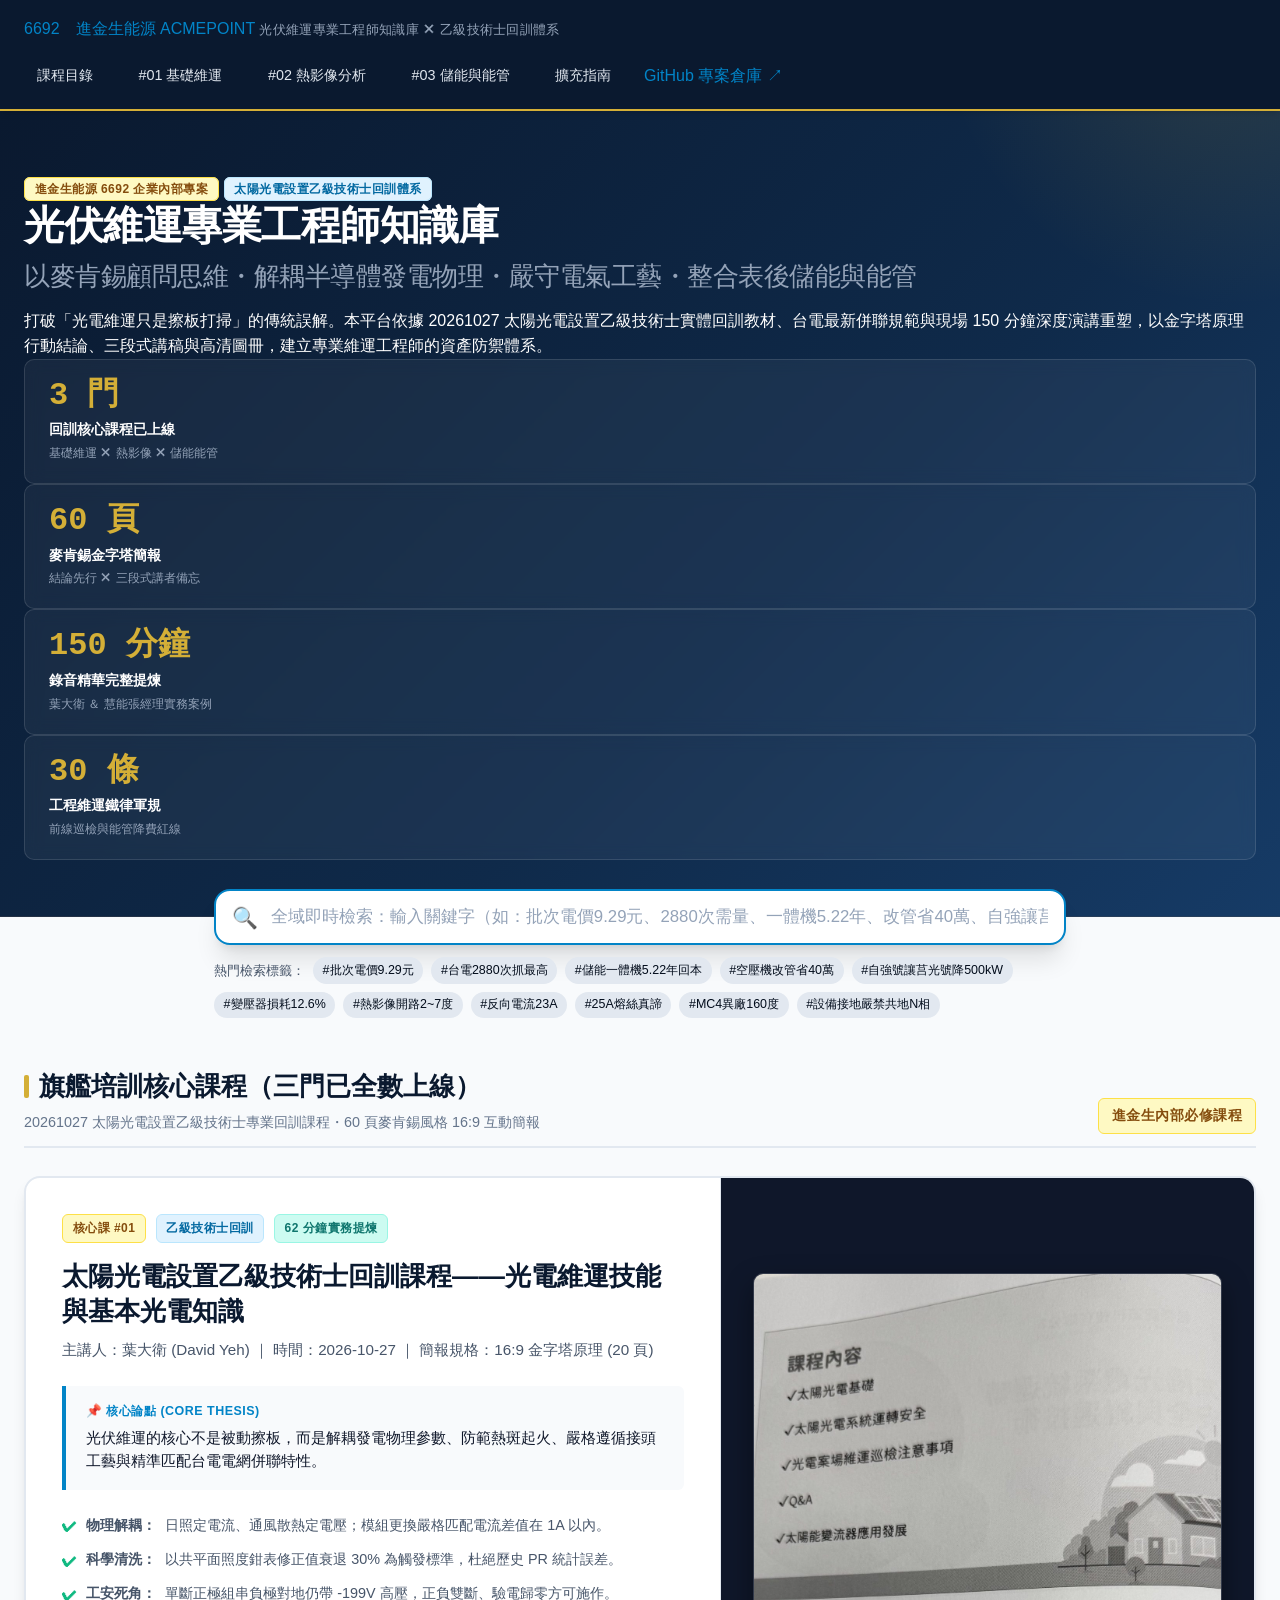
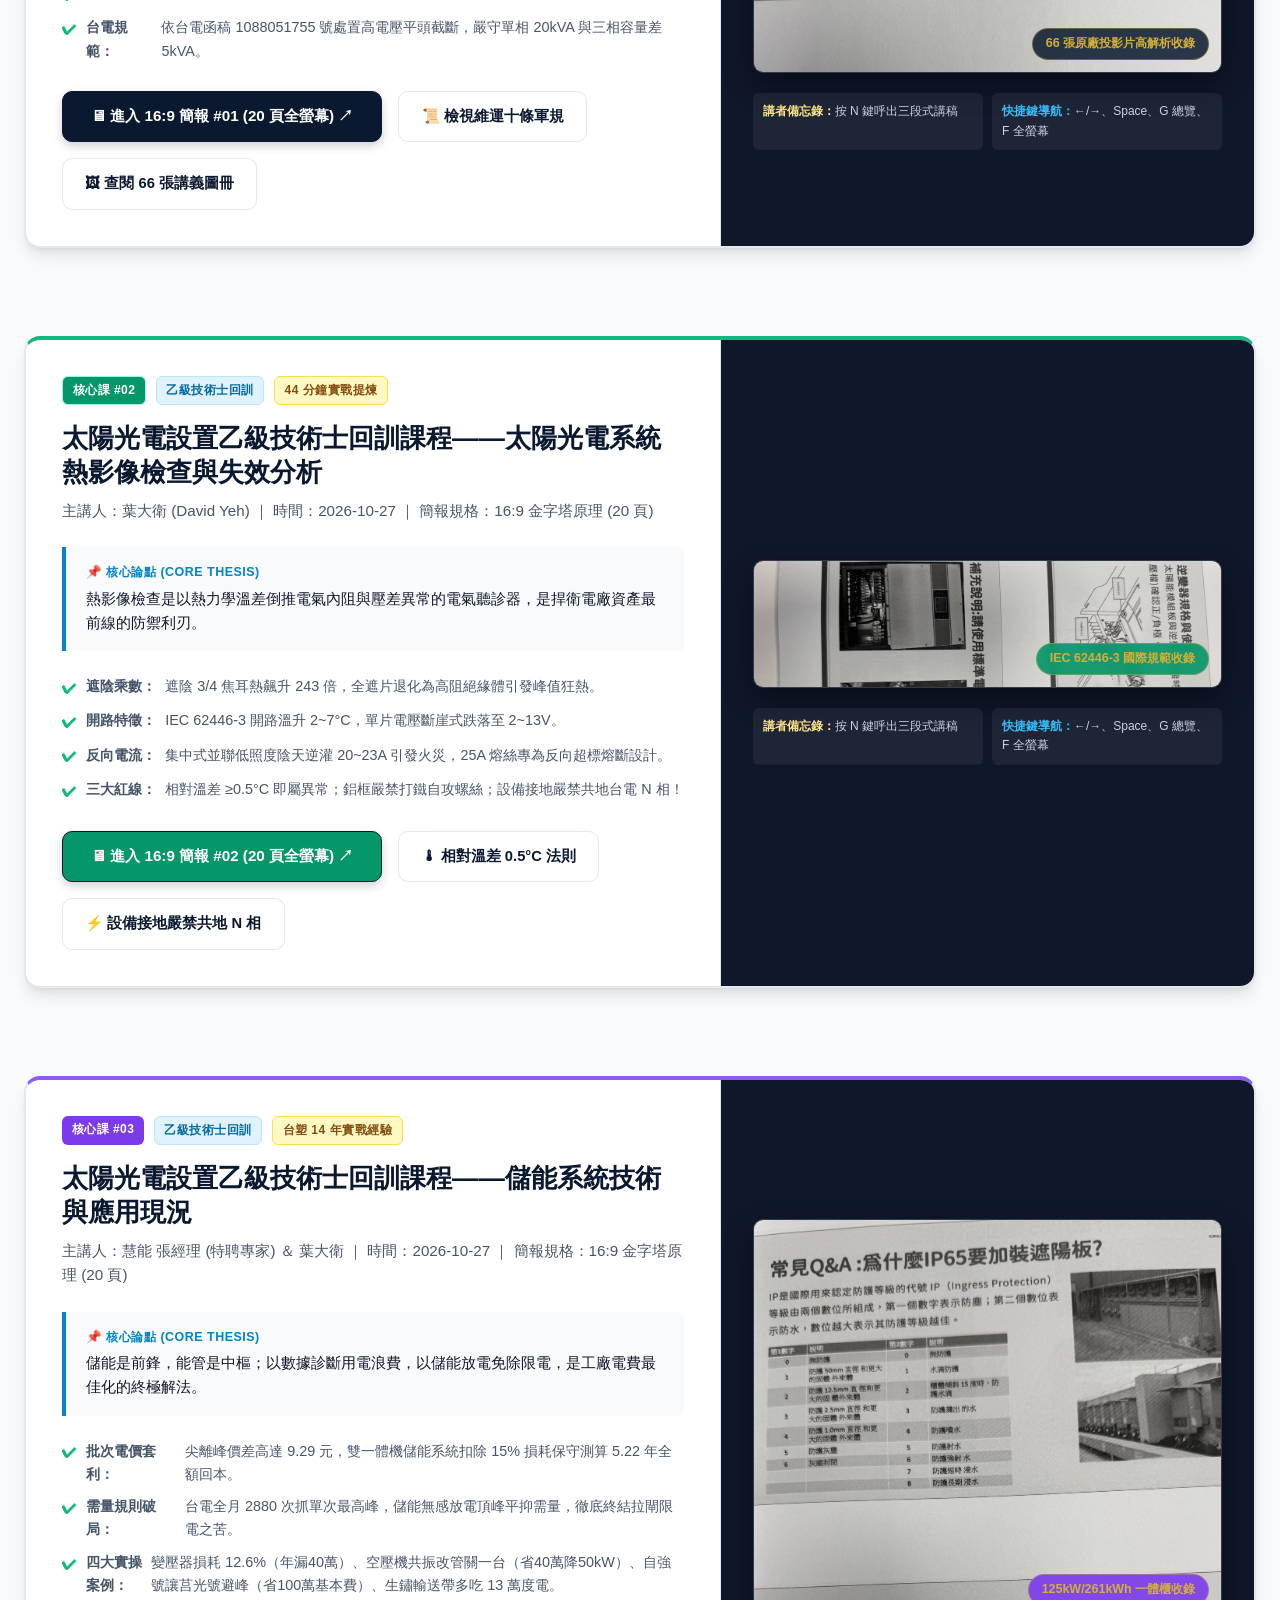
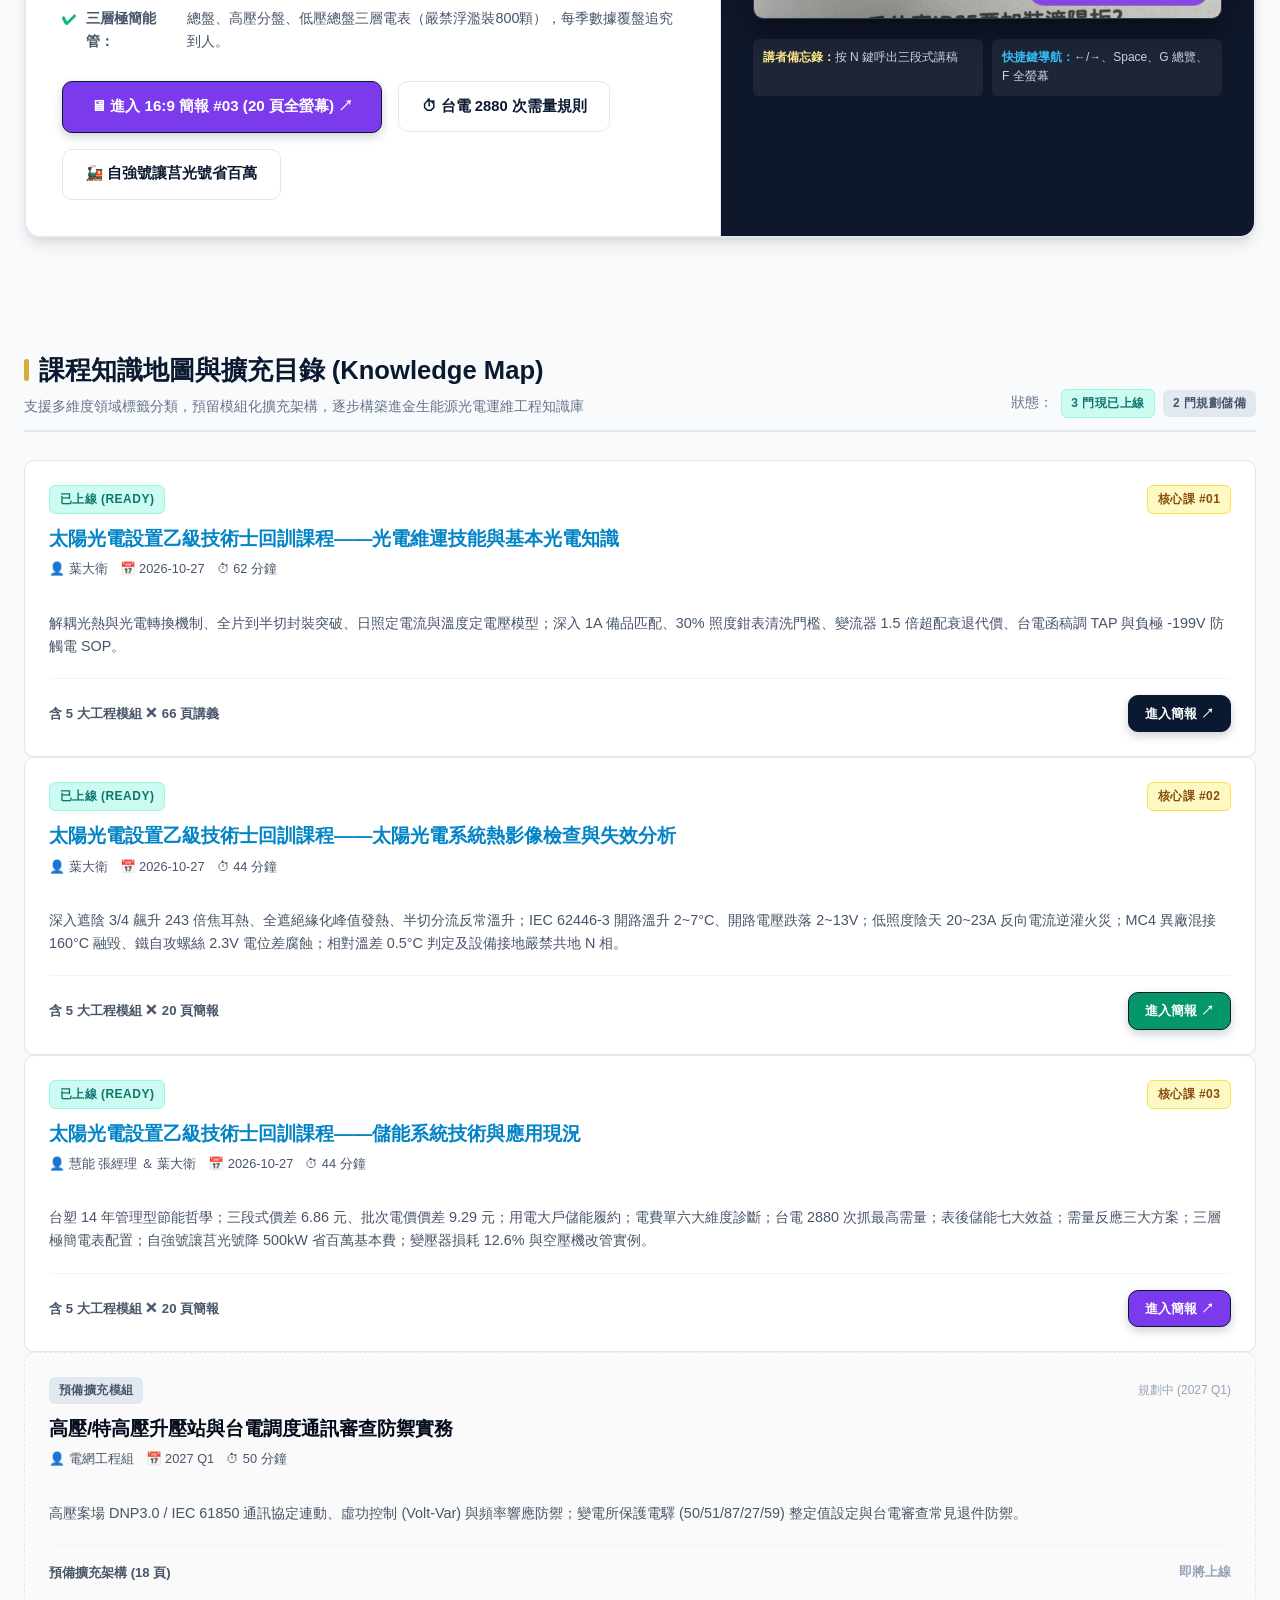
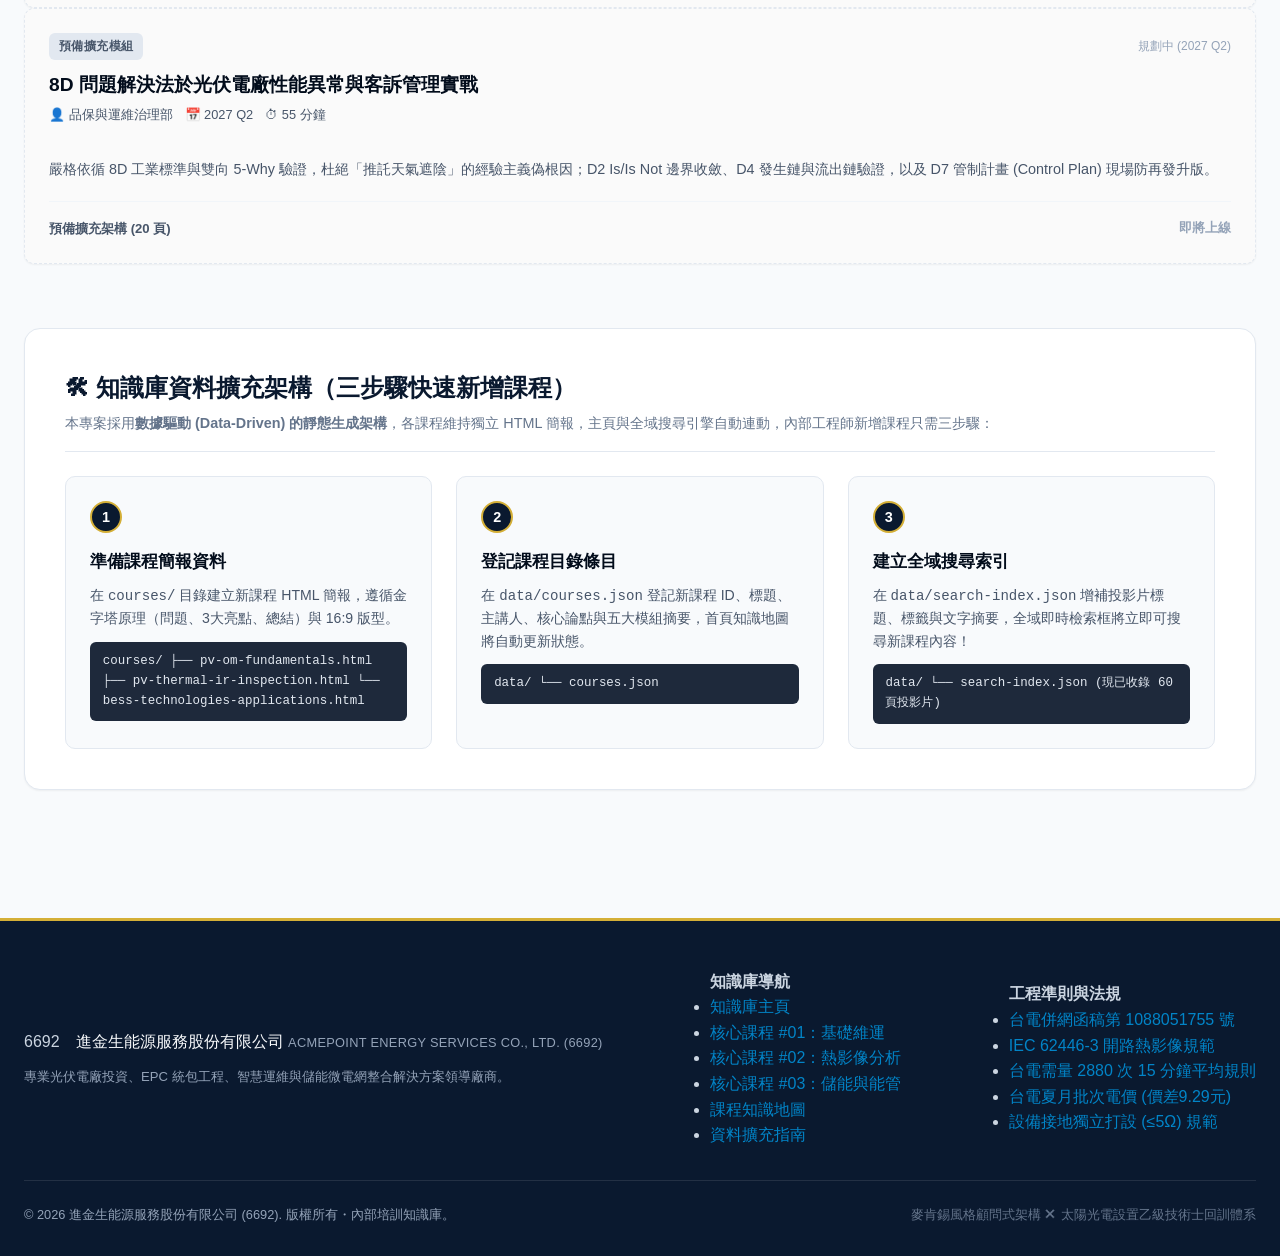
==== commit 48ab9bc4: "feat: add course 3 bess technologies and applications (20 slides, search index, portal integration)" ====
--- a/index.html
+++ b/index.html
@@ -4,19 +4,13 @@
   <meta charset="UTF-8">
   <meta name="viewport" content="width=device-width, initial-scale=1.0">
   <title>光伏維運專業工程師知識庫 (PV O&M Engineering Knowledge Hub) ｜ 進金生能源 6692</title>
-  <meta name="description" content="專為進金生能源 (6692) 維運團隊打造之麥肯錫風格光伏工程知識庫。收錄 20261027 太陽光電乙級技術士回訓課程、發電物理特性、案場清洗、逆變器與併網、熱影像檢查與失效分析、施工工藝及前瞻安全。">
+  <meta name="description" content="專為進金生能源 (6692) 維運團隊打造之麥肯錫風格光伏工程知識庫。收錄 20261027 太陽光電乙級技術士回訓課程：發電物理特性、案場清洗策略、逆變器與併網、熱影像檢查與失效分析、表後儲能系統與能源管理。">
   <link rel="stylesheet" href="assets/css/style.css">
   <style>
-    /* Additional inline refinement for dual flagship cards */
     .flagship-grid {
       display: grid;
       grid-template-columns: 1fr;
       gap: 2.5rem;
-    }
-    @media (min-width: 1024px) {
-      .flagship-grid {
-        grid-template-columns: 1fr;
-      }
     }
   </style>
 </head>
@@ -34,8 +28,9 @@
       </a>
       <nav class="nav-links">
         <a href="#courses" class="nav-link">課程目錄</a>
-        <a href="courses/pv-om-fundamentals.html" class="nav-link">回訓 #01 基礎維運</a>
-        <a href="courses/pv-thermal-ir-inspection.html" class="nav-link">回訓 #02 熱影像分析</a>
+        <a href="courses/pv-om-fundamentals.html" class="nav-link">#01 基礎維運</a>
+        <a href="courses/pv-thermal-ir-inspection.html" class="nav-link">#02 熱影像分析</a>
+        <a href="courses/bess-technologies-applications.html" class="nav-link">#03 儲能與能管</a>
         <a href="#expansion" class="nav-link">擴充指南</a>
         <a href="https://github.com/davidyeh51/pv-om-knowledge-hub" target="_blank" class="nav-btn-github">
           <span>GitHub 專案倉庫 ↗</span>
@@ -54,34 +49,34 @@
       <h1 class="hero-title">
         光伏維運專業工程師知識庫<br>
         <span style="font-size:1.6rem; color:#94A3B8; font-weight:400; display:block; margin-top:0.75rem;">
-          以麥肯錫顧問思維・解耦半導體發電物理・嚴守電氣安全工藝與台電規範
+          以麥肯錫顧問思維・解耦半導體發電物理・嚴守電氣工藝・整合表後儲能與能管
         </span>
       </h1>
       <p class="hero-lead">
-        打破「光電維運只是擦板打掃」的傳統誤解。本平台依據 20261027 太陽光電設置乙級技術士實體回訓教材與葉大衛講師 106 分鐘深度演講重塑，以金字塔原理行動結論、三段式講稿與高清圖冊，建立專業維運工程師的資產防禦體系。
+        打破「光電維運只是擦板打掃」的傳統誤解。本平台依據 20261027 太陽光電設置乙級技術士實體回訓教材、台電最新併聯規範與現場 150 分鐘深度演講重塑，以金字塔原理行動結論、三段式講稿與高清圖冊，建立專業維運工程師的資產防禦體系。
       </p>
 
       <!-- Key Metrics Stats Row -->
       <div class="hero-stats-row">
         <div class="stat-card">
-          <div class="stat-num">2 門</div>
+          <div class="stat-num">3 門</div>
           <div class="stat-label">回訓核心課程已上線</div>
-          <div class="stat-sub">基礎維運 ✕ 熱影像失效分析</div>
+          <div class="stat-sub">基礎維運 ✕ 熱影像 ✕ 儲能能管</div>
         </div>
         <div class="stat-card">
-          <div class="stat-num">40 頁</div>
+          <div class="stat-num">60 頁</div>
           <div class="stat-label">麥肯錫金字塔簡報</div>
           <div class="stat-sub">結論先行 ✕ 三段式講者備忘</div>
         </div>
         <div class="stat-card">
-          <div class="stat-num">106 分鐘</div>
+          <div class="stat-num">150 分鐘</div>
           <div class="stat-label">錄音精華完整提煉</div>
-          <div class="stat-sub">葉大衛講師實務案例剖析</div>
+          <div class="stat-sub">葉大衛 ＆ 慧能張經理實務案例</div>
         </div>
         <div class="stat-card">
-          <div class="stat-num">20 條</div>
+          <div class="stat-num">30 條</div>
           <div class="stat-label">工程維運鐵律軍規</div>
-          <div class="stat-sub">前線巡檢硬性工藝紅線</div>
+          <div class="stat-sub">前線巡檢與能管降費紅線</div>
         </div>
       </div>
     </div>
@@ -91,7 +86,7 @@
   <div class="search-container">
     <div class="search-box">
       <span class="search-icon">🔍</span>
-      <input type="text" id="global-search-input" class="search-input" placeholder="全域即時檢索：輸入關鍵字（如：熱斑、開路2~7度、反向電流、25A熔絲、MC4異廠160度、電位差2.3V、共地N相、健達巧克力...）" autocomplete="off">
+      <input type="text" id="global-search-input" class="search-input" placeholder="全域即時檢索：輸入關鍵字（如：批次電價9.29元、2880次需量、一體機5.22年、改管省40萬、自強讓莒光、熱斑、開路2~7度、反向電流、25A熔絲...）" autocomplete="off">
       <button class="search-clear-btn" id="search-clear-btn" title="清除">&times;</button>
     </div>
     <!-- Search Dropdown Results -->
@@ -100,17 +95,17 @@
     <!-- Quick Search Hints -->
     <div class="search-hints">
       <span>熱門檢索標籤：</span>
+      <span class="hint-pill" data-keyword="批次電價">#批次電價9.29元</span>
+      <span class="hint-pill" data-keyword="2880次">#台電2880次抓最高</span>
+      <span class="hint-pill" data-keyword="一體機">#儲能一體機5.22年回本</span>
+      <span class="hint-pill" data-keyword="改管">#空壓機改管省40萬</span>
+      <span class="hint-pill" data-keyword="自強號">#自強號讓莒光號降500kW</span>
+      <span class="hint-pill" data-keyword="變壓器">#變壓器損耗12.6%</span>
       <span class="hint-pill" data-keyword="熱影像">#熱影像開路2~7度</span>
       <span class="hint-pill" data-keyword="反向電流">#反向電流23A</span>
       <span class="hint-pill" data-keyword="25A">#25A熔絲真諦</span>
       <span class="hint-pill" data-keyword="異廠">#MC4異廠160度</span>
-      <span class="hint-pill" data-keyword="電位差">#鐵鋁自攻螺絲2.3V</span>
-      <span class="hint-pill" data-keyword="0.5度">#相對溫差0.5度即異常</span>
       <span class="hint-pill" data-keyword="N相">#設備接地嚴禁共地N相</span>
-      <span class="hint-pill" data-keyword="健達巧克力">#健達巧克力三色充電</span>
-      <span class="hint-pill" data-keyword="1500A">#養豬場表前開關1500A</span>
-      <span class="hint-pill" data-keyword="-199V">#負極-199V帶電</span>
-      <span class="hint-pill" data-keyword="1088051755">#台電函稿調TAP</span>
     </div>
   </div>
 
@@ -121,8 +116,8 @@
     <section style="margin-bottom: 4rem;">
       <div class="section-header">
         <div>
-          <h2 class="section-title">旗艦培訓核心課程（已全部上線）</h2>
-          <p style="font-size:0.9rem; color:#64748B; margin-top:0.25rem;">20261027 太陽光電設置乙級技術士專業回訓課程・40 頁麥肯錫風格 16:9 互動簡報</p>
+          <h2 class="section-title">旗艦培訓核心課程（三門已全數上線）</h2>
+          <p style="font-size:0.9rem; color:#64748B; margin-top:0.25rem;">20261027 太陽光電設置乙級技術士專業回訓課程・60 頁麥肯錫風格 16:9 互動簡報</p>
         </div>
         <span class="badge badge-gold" style="font-size:0.85rem; padding:0.4rem 0.8rem;">進金生內部必修課程</span>
       </div>
@@ -136,7 +131,7 @@
               <div class="flagship-badges">
                 <span class="badge badge-gold">核心課 #01</span>
                 <span class="badge badge-blue">乙級技術士回訓</span>
-                <span class="badge badge-teal">62 分鐘錄音對齊</span>
+                <span class="badge badge-teal">62 分鐘實務提煉</span>
               </div>
               <h3 class="flagship-title">太陽光電設置乙級技術士回訓課程——光電維運技能與基本光電知識</h3>
               <div class="flagship-sub">主講人：葉大衛 (David Yeh) ｜ 時間：2026-10-27 ｜ 簡報規格：16:9 金字塔原理 (20 頁)</div>
@@ -158,8 +153,7 @@
 
             <div class="flagship-actions">
               <a href="courses/pv-om-fundamentals.html" class="btn-primary-mckinsey">
-                <span>🖥 進入 16:9 簡報 #01 (20 頁全螢幕)</span>
-                <span>↗</span>
+                <span>🖥 進入 16:9 簡報 #01 (20 頁全螢幕) ↗</span>
               </a>
               <a href="courses/pv-om-fundamentals.html#s19" class="btn-secondary-mckinsey">
                 <span>📜 檢視維運十條軍規</span>
@@ -217,8 +211,7 @@
 
             <div class="flagship-actions">
               <a href="courses/pv-thermal-ir-inspection.html" class="btn-primary-mckinsey" style="background:#059669;">
-                <span>🖥 進入 16:9 簡報 #02 (20 頁全螢幕)</span>
-                <span>↗</span>
+                <span>🖥 進入 16:9 簡報 #02 (20 頁全螢幕) ↗</span>
               </a>
               <a href="courses/pv-thermal-ir-inspection.html#s15" class="btn-secondary-mckinsey">
                 <span>🌡 相對溫差 0.5°C 法則</span>
@@ -234,6 +227,64 @@
               <img src="assets/images/slides/slide_37.jpg" alt="課程 #02 IEC 62446-3 開路熱影像講義">
               <div class="mockup-overlay-badge" style="background:rgba(5, 150, 105, 0.9);">
                 IEC 62446-3 國際規範收錄
+              </div>
+            </div>
+            <div style="margin-top:1.25rem; display:grid; grid-template-columns:1fr 1fr; gap:0.6rem;">
+              <div style="background:rgba(255,255,255,0.06); padding:0.6rem; border-radius:6px; font-size:0.75rem; color:#CBD5E1;">
+                <span style="color:#FDE68A; font-weight:700;">講者備忘錄：</span>按 N 鍵呼出三段式講稿
+              </div>
+              <div style="background:rgba(255,255,255,0.06); padding:0.6rem; border-radius:6px; font-size:0.75rem; color:#CBD5E1;">
+                <span style="color:#38BDF8; font-weight:700;">快捷鍵導航：</span>←/→、Space、G 總覽、F 全螢幕
+              </div>
+            </div>
+          </div>
+        </div>
+
+        <!-- Course 3 Card -->
+        <div class="flagship-course-card" style="border-top: 4px solid #8B5CF6;">
+          <div class="flagship-content">
+            <div>
+              <div class="flagship-badges">
+                <span class="badge" style="background:#7C3AED; color:#fff;">核心課 #03</span>
+                <span class="badge badge-blue">乙級技術士回訓</span>
+                <span class="badge badge-gold">台塑 14 年實戰經驗</span>
+              </div>
+              <h3 class="flagship-title">太陽光電設置乙級技術士回訓課程——儲能系統技術與應用現況</h3>
+              <div class="flagship-sub">主講人：慧能 張經理 (特聘專家) ＆ 葉大衛 ｜ 時間：2026-10-27 ｜ 簡報規格：16:9 金字塔原理 (20 頁)</div>
+
+              <div class="flagship-thesis-box">
+                <div class="thesis-label">📌 核心論點 (Core Thesis)</div>
+                <div class="thesis-text">
+                  儲能是前鋒，能管是中樞；以數據診斷用電浪費，以儲能放電免除限電，是工廠電費最佳化的終極解法。
+                </div>
+              </div>
+
+              <ul class="flagship-highlights">
+                <li><strong>批次電價套利：</strong>尖離峰價差高達 9.29 元，雙一體機儲能系統扣除 15% 損耗保守測算 5.22 年全額回本。</li>
+                <li><strong>需量規則破局：</strong>台電全月 2880 次抓單次最高峰，儲能無感放電頂峰平抑需量，徹底終結拉閘限電之苦。</li>
+                <li><strong>四大實操案例：</strong>變壓器損耗 12.6%（年漏40萬）、空壓機共振改管關一台（省40萬降50kW）、自強號讓莒光號避峰（省100萬基本費）、生鏽輸送帶多吃 13 萬度電。</li>
+                <li><strong>三層極簡能管：</strong>總盤、高壓分盤、低壓總盤三層電表（嚴禁浮濫裝800顆），每季數據覆盤追究到人。</li>
+              </ul>
+            </div>
+
+            <div class="flagship-actions">
+              <a href="courses/bess-technologies-applications.html" class="btn-primary-mckinsey" style="background:#7C3AED;">
+                <span>🖥 進入 16:9 簡報 #03 (20 頁全螢幕) ↗</span>
+              </a>
+              <a href="courses/bess-technologies-applications.html#s7" class="btn-secondary-mckinsey">
+                <span>⏱ 台電 2880 次需量規則</span>
+              </a>
+              <a href="courses/bess-technologies-applications.html#s15" class="btn-secondary-mckinsey">
+                <span>🚂 自強號讓莒光號省百萬</span>
+              </a>
+            </div>
+          </div>
+
+          <div class="flagship-visual">
+            <div class="visual-mockup-wrap">
+              <img src="assets/images/slides/slide_31.jpg" alt="課程 #03 表後儲能一體櫃講義">
+              <div class="mockup-overlay-badge" style="background:rgba(124, 58, 237, 0.9);">
+                125kW/261kWh 一體櫃收錄
               </div>
             </div>
             <div style="margin-top:1.25rem; display:grid; grid-template-columns:1fr 1fr; gap:0.6rem;">
@@ -259,8 +310,8 @@
         </div>
         <div style="display:flex; gap:0.5rem; align-items:center;">
           <span style="font-size:0.85rem; color:#64748B;">狀態：</span>
-          <span class="badge badge-teal">2 門現已上線</span>
-          <span class="badge" style="background:#E2E8F0; color:#475569;">3 門規劃儲備</span>
+          <span class="badge badge-teal">3 門現已上線</span>
+          <span class="badge" style="background:#E2E8F0; color:#475569;">2 門規劃儲備</span>
         </div>
       </div>
 
@@ -317,26 +368,28 @@
           </div>
         </article>
 
-        <!-- Course 3 (Planned) -->
-        <article class="course-card planned" data-category="advanced">
+        <!-- Course 3 (Ready) -->
+        <article class="course-card active" data-category="advanced">
           <div class="course-card-header">
             <div class="course-card-badges">
-              <span class="badge" style="background:#E2E8F0; color:#475569;">預備擴充模組</span>
-              <span style="font-size:0.75rem; color:#94A3B8;">規劃中 (2026 Q4)</span>
-            </div>
-            <h3 class="course-card-title">PV-BESS 光儲案場 SCADA 異常告警與 ISA-18.2 降噪實戰</h3>
+              <span class="badge badge-teal">已上線 (Ready)</span>
+              <span class="badge badge-gold">核心課 #03</span>
+            </div>
+            <h3 class="course-card-title">
+              <a href="courses/bess-technologies-applications.html">太陽光電設置乙級技術士回訓課程——儲能系統技術與應用現況</a>
+            </h3>
             <div class="course-card-meta">
-              <span>👤 專業技術委員會</span>
-              <span>📅 2026 Q4</span>
-              <span>⏱ 45 分鐘</span>
+              <span>👤 慧能 張經理 ＆ 葉大衛</span>
+              <span>📅 2026-10-27</span>
+              <span>⏱ 44 分鐘</span>
             </div>
           </div>
           <div class="course-card-body">
-            符合 ISA-18.2 / IEC 62682 標準之 SCADA 智慧告警合理化；透過多 AI Agent 協同消除 70% 抖動與連鎖假告警，將被動警報轉為根因驅動的 D0/D3 閉環派工單。
+            台塑 14 年管理型節能哲學；三段式價差 6.86 元、批次電價價差 9.29 元；用電大戶儲能履約；電費單六大維度診斷；台電 2880 次抓最高需量；表後儲能七大效益；需量反應三大方案；三層極簡電表配置；自強號讓莒光號降 500kW 省百萬基本費；變壓器損耗 12.6% 與空壓機改管實例。
           </div>
           <div class="course-card-footer">
-            <span class="course-modules-count">預備擴充架構 (16 頁)</span>
-            <span style="font-size:0.8rem; color:#94A3B8; font-weight:600;">即將上線</span>
+            <span class="course-modules-count">含 5 大工程模組 ✕ 20 頁簡報</span>
+            <a href="courses/bess-technologies-applications.html" class="btn-primary-mckinsey" style="padding:0.45rem 1rem; font-size:0.82rem; background:#7C3AED;">進入簡報 ↗</a>
           </div>
         </article>
 
@@ -403,11 +456,12 @@
           <div class="step-num-badge">1</div>
           <div class="step-title">準備課程簡報資料</div>
           <div class="step-desc">
-            在 <code>courses/</code> 目錄建立新課程 HTML 簡報（如 <code>courses/pv-bess-scada.html</code>），遵循金字塔原理（問題、3大亮點、總結）與 16:9 版型。
+            在 <code>courses/</code> 目錄建立新課程 HTML 簡報，遵循金字塔原理（問題、3大亮點、總結）與 16:9 版型。
           </div>
           <div class="step-code-preview">courses/
 ├── pv-om-fundamentals.html
-└── pv-thermal-ir-inspection.html</div>
+├── pv-thermal-ir-inspection.html
+└── bess-technologies-applications.html</div>
         </div>
 
         <div class="expansion-step-card">
@@ -427,7 +481,7 @@
             在 <code>data/search-index.json</code> 增補投影片標題、標籤與文字摘要，全域即時檢索框將立即可搜尋新課程內容！
           </div>
           <div class="step-code-preview">data/
-└── search-index.json</div>
+└── search-index.json (現已收錄 60 頁投影片)</div>
         </div>
       </div>
     </section>
@@ -454,6 +508,7 @@
           <li><a href="index.html">知識庫主頁</a></li>
           <li><a href="courses/pv-om-fundamentals.html">核心課程 #01：基礎維運</a></li>
           <li><a href="courses/pv-thermal-ir-inspection.html">核心課程 #02：熱影像分析</a></li>
+          <li><a href="courses/bess-technologies-applications.html">核心課程 #03：儲能與能管</a></li>
           <li><a href="#courses">課程知識地圖</a></li>
           <li><a href="#expansion">資料擴充指南</a></li>
         </ul>
@@ -463,10 +518,10 @@
         <h4>工程準則與法規</h4>
         <ul>
           <li><a href="courses/pv-om-fundamentals.html#s20">台電併網函稿第 1088051755 號</a></li>
-          <li><a href="courses/pv-om-fundamentals.html#s19">維運現場十條不可踩之紅線</a></li>
           <li><a href="courses/pv-thermal-ir-inspection.html#s6">IEC 62446-3 開路熱影像規範</a></li>
+          <li><a href="courses/bess-technologies-applications.html#s7">台電需量 2880 次 15 分鐘平均規則</a></li>
+          <li><a href="courses/bess-technologies-applications.html#s3">台電夏月批次電價 (價差9.29元)</a></li>
           <li><a href="courses/pv-thermal-ir-inspection.html#s16">設備接地獨立打設 (&le;5&Omega;) 規範</a></li>
-          <li><a href="courses/pv-om-fundamentals.html#s16">美國 NEC 690.12 RSD 快速關斷</a></li>
         </ul>
       </div>
     </div>
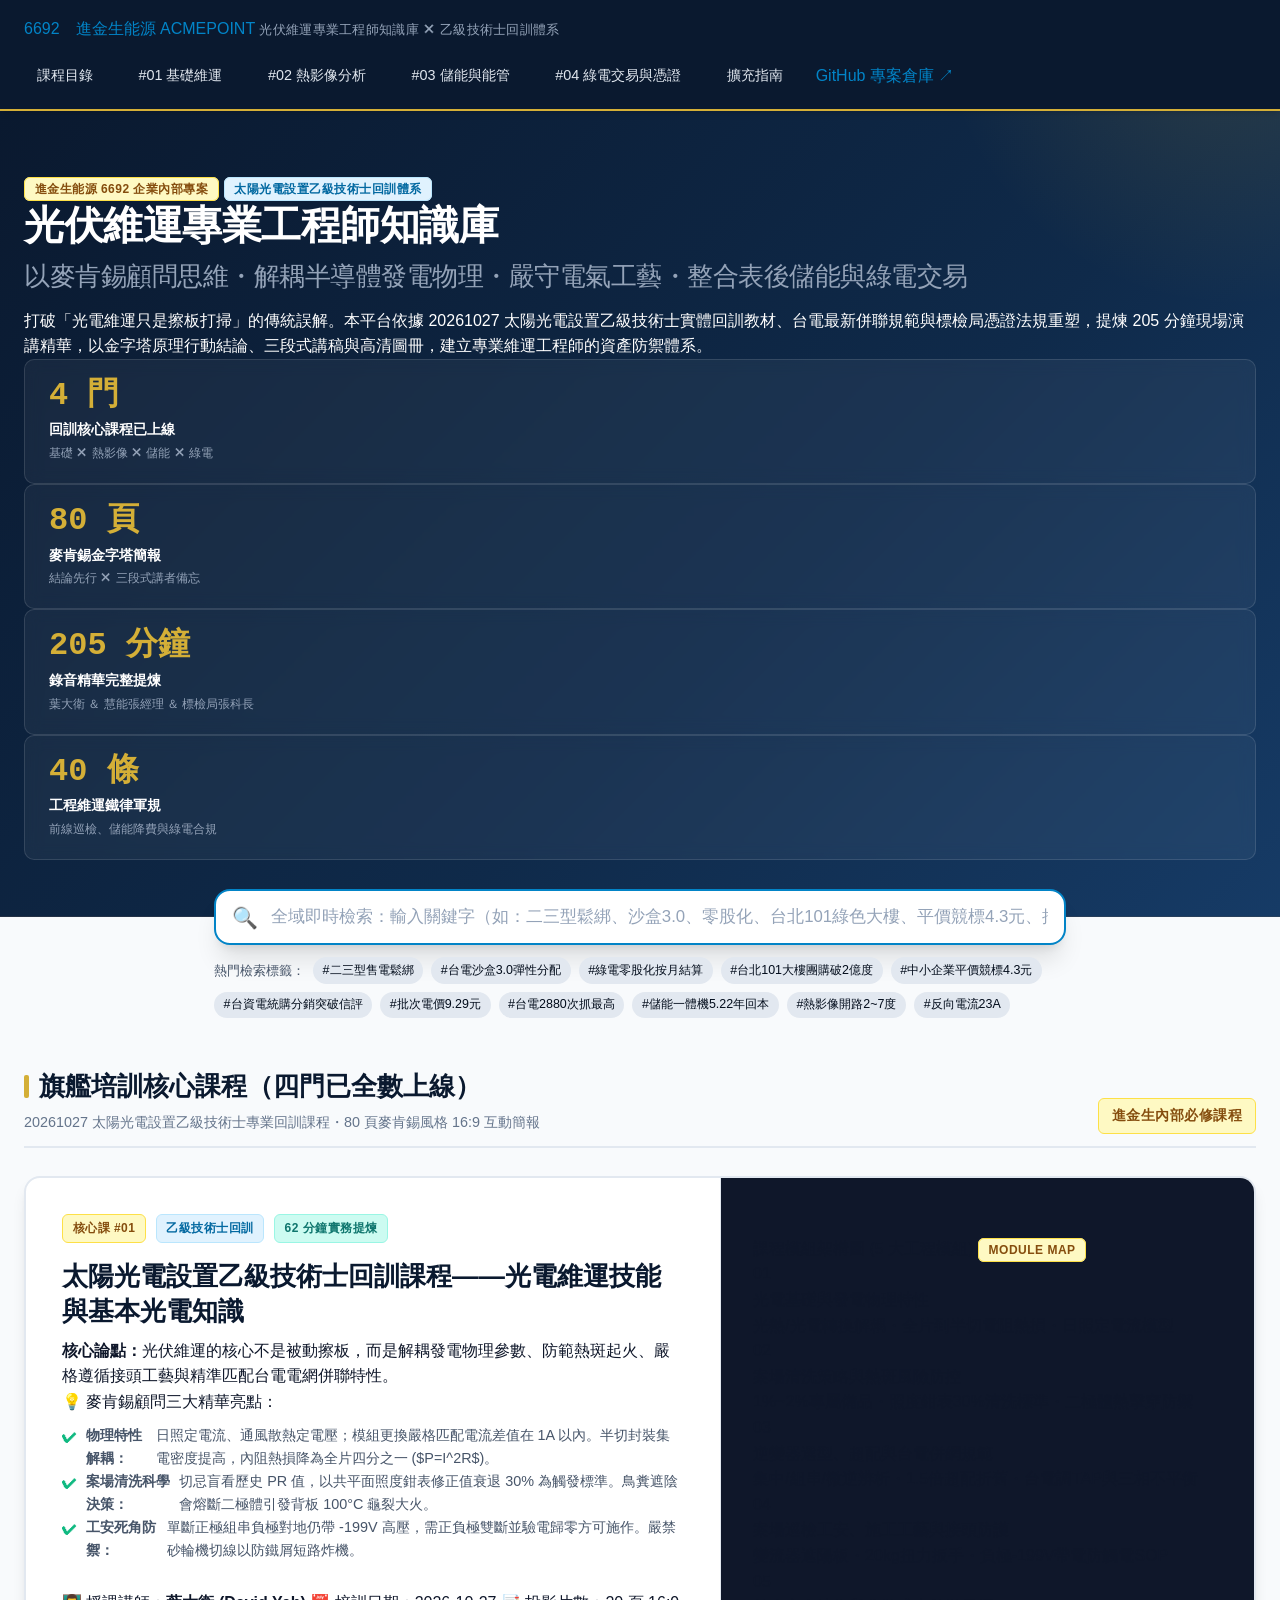
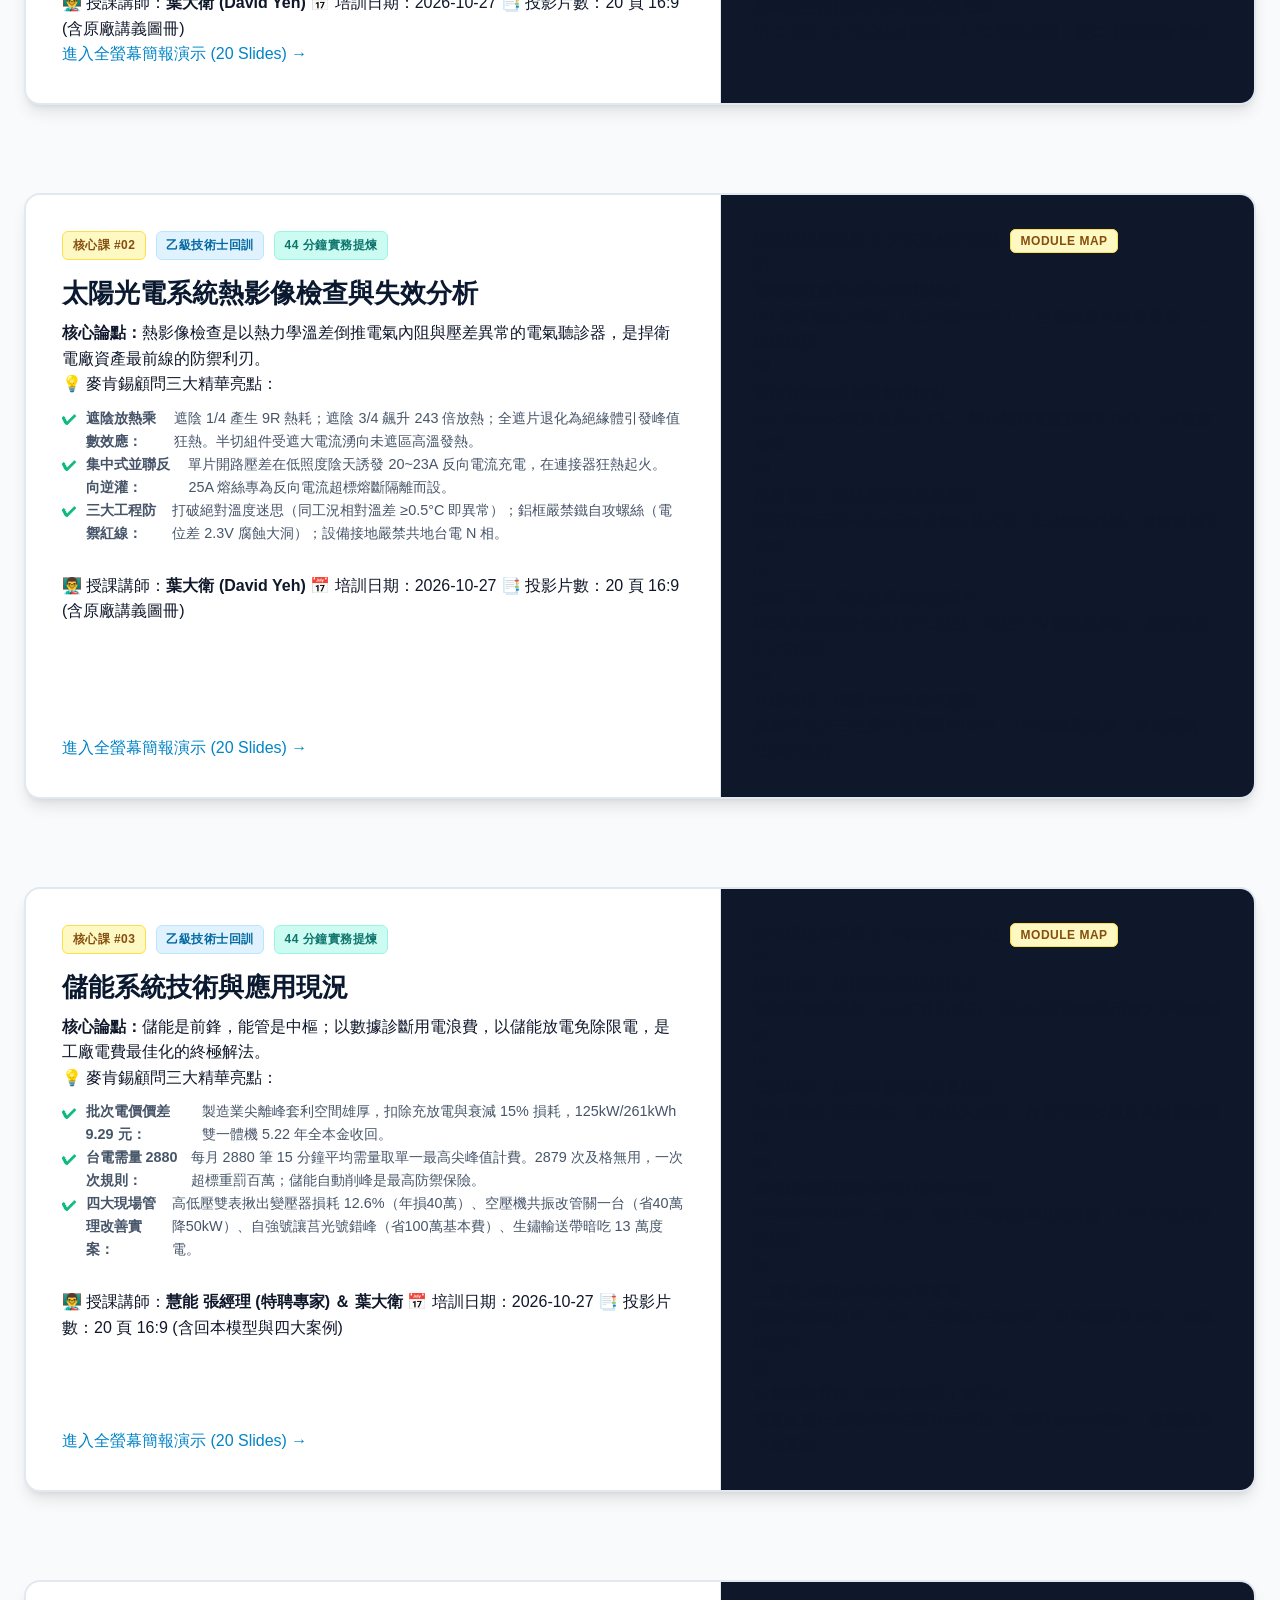
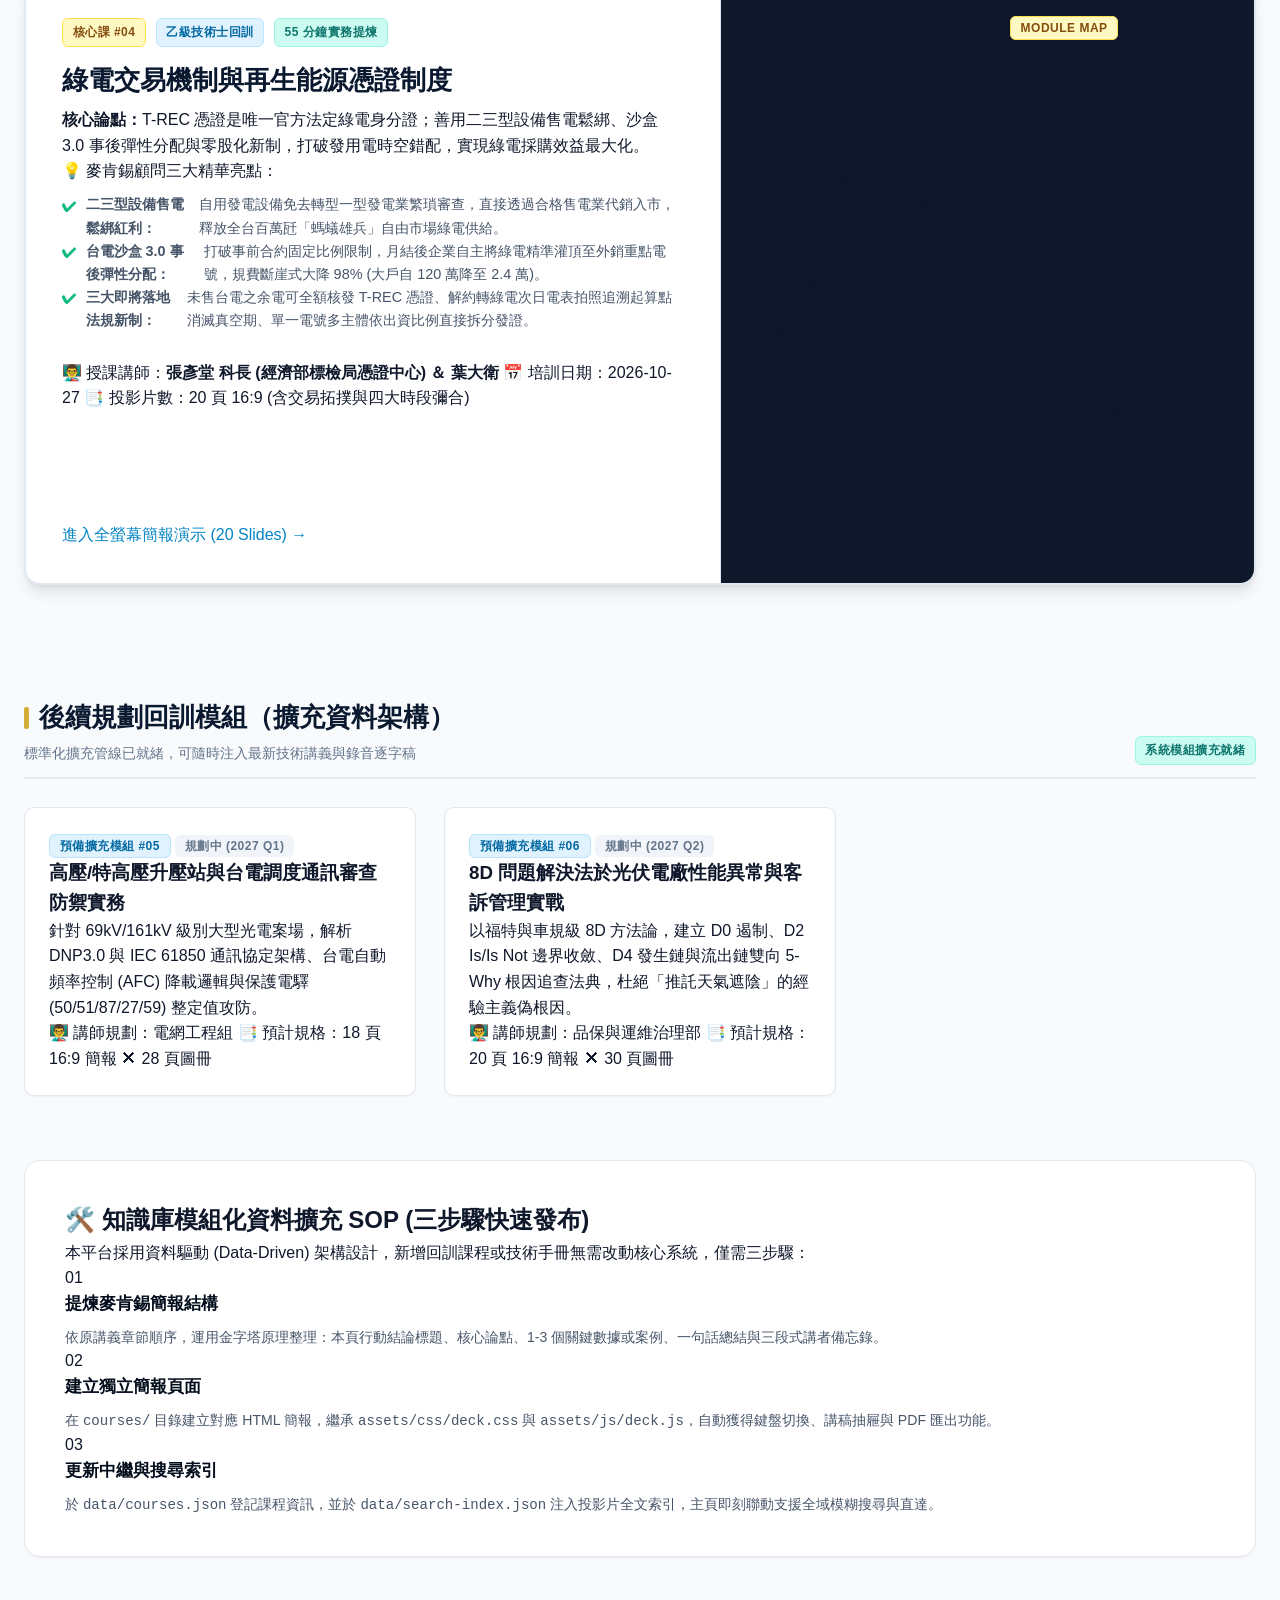
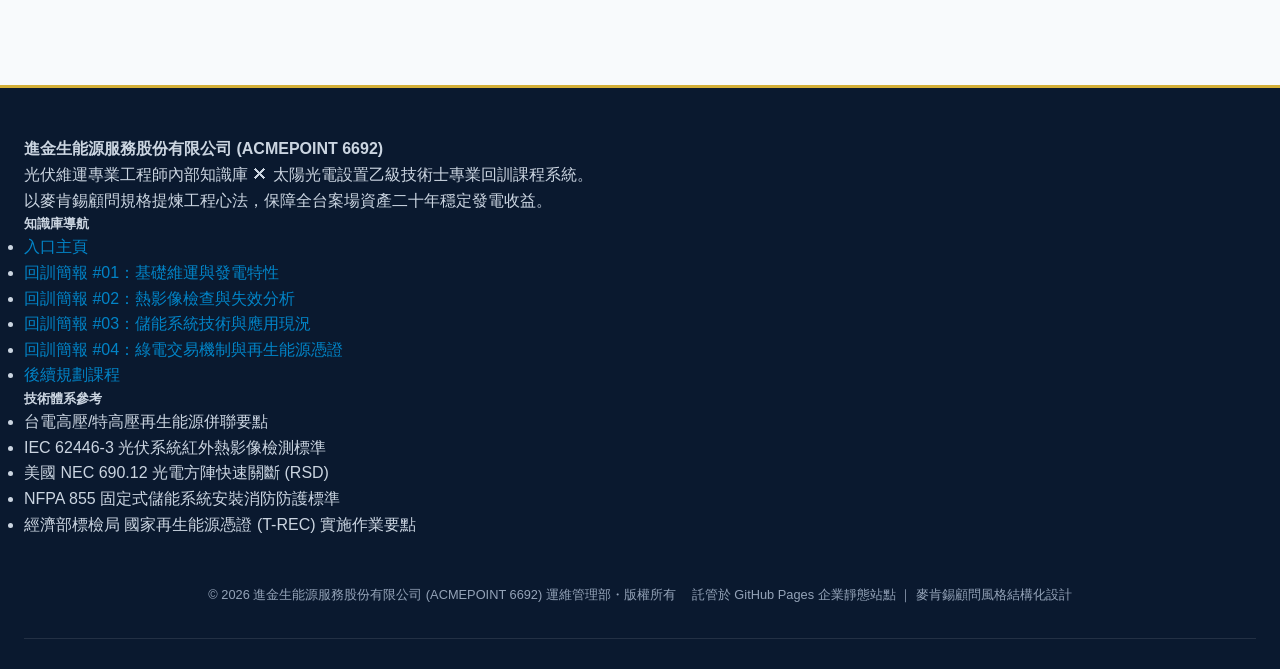
==== commit 0db2486d: "feat: add course 4 green power trading and t-rec certificates (20 slides, search index, portal integ" ====
--- a/index.html
+++ b/index.html
@@ -4,7 +4,7 @@
   <meta charset="UTF-8">
   <meta name="viewport" content="width=device-width, initial-scale=1.0">
   <title>光伏維運專業工程師知識庫 (PV O&M Engineering Knowledge Hub) ｜ 進金生能源 6692</title>
-  <meta name="description" content="專為進金生能源 (6692) 維運團隊打造之麥肯錫風格光伏工程知識庫。收錄 20261027 太陽光電乙級技術士回訓課程：發電物理特性、案場清洗策略、逆變器與併網、熱影像檢查與失效分析、表後儲能系統與能源管理。">
+  <meta name="description" content="專為進金生能源 (6692) 維運團隊打造之麥肯錫風格光伏工程知識庫。收錄 20261027 太陽光電乙級技術士回訓課程：發電物理特性、案場清洗策略、逆變器與併網、熱影像檢查與失效分析、表後儲能系統與能源管理、綠電交易機制與再生能源憑證。">
   <link rel="stylesheet" href="assets/css/style.css">
   <style>
     .flagship-grid {
@@ -31,6 +31,7 @@
         <a href="courses/pv-om-fundamentals.html" class="nav-link">#01 基礎維運</a>
         <a href="courses/pv-thermal-ir-inspection.html" class="nav-link">#02 熱影像分析</a>
         <a href="courses/bess-technologies-applications.html" class="nav-link">#03 儲能與能管</a>
+        <a href="courses/green-power-trading-trec.html" class="nav-link">#04 綠電交易與憑證</a>
         <a href="#expansion" class="nav-link">擴充指南</a>
         <a href="https://github.com/davidyeh51/pv-om-knowledge-hub" target="_blank" class="nav-btn-github">
           <span>GitHub 專案倉庫 ↗</span>
@@ -49,34 +50,34 @@
       <h1 class="hero-title">
         光伏維運專業工程師知識庫<br>
         <span style="font-size:1.6rem; color:#94A3B8; font-weight:400; display:block; margin-top:0.75rem;">
-          以麥肯錫顧問思維・解耦半導體發電物理・嚴守電氣工藝・整合表後儲能與能管
+          以麥肯錫顧問思維・解耦半導體發電物理・嚴守電氣工藝・整合表後儲能與綠電交易
         </span>
       </h1>
       <p class="hero-lead">
-        打破「光電維運只是擦板打掃」的傳統誤解。本平台依據 20261027 太陽光電設置乙級技術士實體回訓教材、台電最新併聯規範與現場 150 分鐘深度演講重塑，以金字塔原理行動結論、三段式講稿與高清圖冊，建立專業維運工程師的資產防禦體系。
+        打破「光電維運只是擦板打掃」的傳統誤解。本平台依據 20261027 太陽光電設置乙級技術士實體回訓教材、台電最新併聯規範與標檢局憑證法規重塑，提煉 205 分鐘現場演講精華，以金字塔原理行動結論、三段式講稿與高清圖冊，建立專業維運工程師的資產防禦體系。
       </p>
 
       <!-- Key Metrics Stats Row -->
       <div class="hero-stats-row">
         <div class="stat-card">
-          <div class="stat-num">3 門</div>
+          <div class="stat-num">4 門</div>
           <div class="stat-label">回訓核心課程已上線</div>
-          <div class="stat-sub">基礎維運 ✕ 熱影像 ✕ 儲能能管</div>
+          <div class="stat-sub">基礎 ✕ 熱影像 ✕ 儲能 ✕ 綠電</div>
         </div>
         <div class="stat-card">
-          <div class="stat-num">60 頁</div>
+          <div class="stat-num">80 頁</div>
           <div class="stat-label">麥肯錫金字塔簡報</div>
           <div class="stat-sub">結論先行 ✕ 三段式講者備忘</div>
         </div>
         <div class="stat-card">
-          <div class="stat-num">150 分鐘</div>
+          <div class="stat-num">205 分鐘</div>
           <div class="stat-label">錄音精華完整提煉</div>
-          <div class="stat-sub">葉大衛 ＆ 慧能張經理實務案例</div>
+          <div class="stat-sub">葉大衛 ＆ 慧能張經理 ＆ 標檢局張科長</div>
         </div>
         <div class="stat-card">
-          <div class="stat-num">30 條</div>
+          <div class="stat-num">40 條</div>
           <div class="stat-label">工程維運鐵律軍規</div>
-          <div class="stat-sub">前線巡檢與能管降費紅線</div>
+          <div class="stat-sub">前線巡檢、儲能降費與綠電合規</div>
         </div>
       </div>
     </div>
@@ -86,7 +87,7 @@
   <div class="search-container">
     <div class="search-box">
       <span class="search-icon">🔍</span>
-      <input type="text" id="global-search-input" class="search-input" placeholder="全域即時檢索：輸入關鍵字（如：批次電價9.29元、2880次需量、一體機5.22年、改管省40萬、自強讓莒光、熱斑、開路2~7度、反向電流、25A熔絲...）" autocomplete="off">
+      <input type="text" id="global-search-input" class="search-input" placeholder="全域即時檢索：輸入關鍵字（如：二三型鬆綁、沙盒3.0、零股化、台北101綠色大樓、平價競標4.3元、批次電價9.29元、2880次需量、一體機5.22年、熱斑、反向電流...）" autocomplete="off">
       <button class="search-clear-btn" id="search-clear-btn" title="清除">&times;</button>
     </div>
     <!-- Search Dropdown Results -->
@@ -95,17 +96,17 @@
     <!-- Quick Search Hints -->
     <div class="search-hints">
       <span>熱門檢索標籤：</span>
+      <span class="hint-pill" data-keyword="二三型">#二三型售電鬆綁</span>
+      <span class="hint-pill" data-keyword="沙盒">#台電沙盒3.0彈性分配</span>
+      <span class="hint-pill" data-keyword="零股">#綠電零股化按月結算</span>
+      <span class="hint-pill" data-keyword="101">#台北101大樓團購破2億度</span>
+      <span class="hint-pill" data-keyword="平價">#中小企業平價競標4.3元</span>
+      <span class="hint-pill" data-keyword="台資電">#台資電統購分銷突破信評</span>
       <span class="hint-pill" data-keyword="批次電價">#批次電價9.29元</span>
       <span class="hint-pill" data-keyword="2880次">#台電2880次抓最高</span>
       <span class="hint-pill" data-keyword="一體機">#儲能一體機5.22年回本</span>
-      <span class="hint-pill" data-keyword="改管">#空壓機改管省40萬</span>
-      <span class="hint-pill" data-keyword="自強號">#自強號讓莒光號降500kW</span>
-      <span class="hint-pill" data-keyword="變壓器">#變壓器損耗12.6%</span>
       <span class="hint-pill" data-keyword="熱影像">#熱影像開路2~7度</span>
       <span class="hint-pill" data-keyword="反向電流">#反向電流23A</span>
-      <span class="hint-pill" data-keyword="25A">#25A熔絲真諦</span>
-      <span class="hint-pill" data-keyword="異廠">#MC4異廠160度</span>
-      <span class="hint-pill" data-keyword="N相">#設備接地嚴禁共地N相</span>
     </div>
   </div>
 
@@ -116,8 +117,8 @@
     <section style="margin-bottom: 4rem;">
       <div class="section-header">
         <div>
-          <h2 class="section-title">旗艦培訓核心課程（三門已全數上線）</h2>
-          <p style="font-size:0.9rem; color:#64748B; margin-top:0.25rem;">20261027 太陽光電設置乙級技術士專業回訓課程・60 頁麥肯錫風格 16:9 互動簡報</p>
+          <h2 class="section-title">旗艦培訓核心課程（四門已全數上線）</h2>
+          <p style="font-size:0.9rem; color:#64748B; margin-top:0.25rem;">20261027 太陽光電設置乙級技術士專業回訓課程・80 頁麥肯錫風格 16:9 互動簡報</p>
         </div>
         <span class="badge badge-gold" style="font-size:0.85rem; padding:0.4rem 0.8rem;">進金生內部必修課程</span>
       </div>
@@ -134,165 +135,303 @@
                 <span class="badge badge-teal">62 分鐘實務提煉</span>
               </div>
               <h3 class="flagship-title">太陽光電設置乙級技術士回訓課程——光電維運技能與基本光電知識</h3>
-              <div class="flagship-sub">主講人：葉大衛 (David Yeh) ｜ 時間：2026-10-27 ｜ 簡報規格：16:9 金字塔原理 (20 頁)</div>
-
-              <div class="flagship-thesis-box">
-                <div class="thesis-label">📌 核心論點 (Core Thesis)</div>
-                <div class="thesis-text">
-                  光伏維運的核心不是被動擦板，而是解耦發電物理參數、防範熱斑起火、嚴格遵循接頭工藝與精準匹配台電電網併聯特性。
-                </div>
-              </div>
-
-              <ul class="flagship-highlights">
-                <li><strong>物理解耦：</strong>日照定電流、通風散熱定電壓；模組更換嚴格匹配電流差值在 1A 以內。</li>
-                <li><strong>科學清洗：</strong>以共平面照度鉗表修正值衰退 30% 為觸發標準，杜絕歷史 PR 統計誤差。</li>
-                <li><strong>工安死角：</strong>單斷正極組串負極對地仍帶 -199V 高壓，正負雙斷、驗電歸零方可施作。</li>
-                <li><strong>台電規範：</strong>依台電函稿 1088051755 號處置高電壓平頭截斷，嚴守單相 20kVA 與三相容量差 5kVA。</li>
-              </ul>
-            </div>
-
-            <div class="flagship-actions">
-              <a href="courses/pv-om-fundamentals.html" class="btn-primary-mckinsey">
-                <span>🖥 進入 16:9 簡報 #01 (20 頁全螢幕) ↗</span>
+              <p class="flagship-thesis">
+                <strong>核心論點：</strong>光伏維運的核心不是被動擦板，而是解耦發電物理參數、防範熱斑起火、嚴格遵循接頭工藝與精準匹配台電電網併聯特性。
+              </p>
+              <div class="flagship-highlights">
+                <div class="hl-title">💡 麥肯錫顧問三大精華亮點：</div>
+                <ul>
+                  <li><strong>物理特性解耦：</strong>日照定電流、通風散熱定電壓；模組更換嚴格匹配電流差值在 1A 以內。半切封裝集電密度提高，內阻熱損降為全片四分之一 ($P=I^2R$)。</li>
+                  <li><strong>案場清洗科學決策：</strong>切忌盲看歷史 PR 值，以共平面照度鉗表修正值衰退 30% 為觸發標準。鳥糞遮陰會熔斷二極體引發背板 100°C 龜裂大火。</li>
+                  <li><strong>工安死角防禦：</strong>單斷正極組串負極對地仍帶 -199V 高壓，需正負極雙斷並驗電歸零方可施作。嚴禁砂輪機切線以防鐵屑短路炸機。</li>
+                </ul>
+              </div>
+              <div class="flagship-meta">
+                <span>👨‍🏫 授課講師：<strong>葉大衛 (David Yeh)</strong></span>
+                <span>📅 培訓日期：2026-10-27</span>
+                <span>📑 投影片數：20 頁 16:9 (含原廠講義圖冊)</span>
+              </div>
+            </div>
+            <div>
+              <a href="courses/pv-om-fundamentals.html" class="flagship-action-btn">
+                <span>進入全螢幕簡報演示 (20 Slides) →</span>
               </a>
-              <a href="courses/pv-om-fundamentals.html#s19" class="btn-secondary-mckinsey">
-                <span>📜 檢視維運十條軍規</span>
+            </div>
+          </div>
+          <div class="flagship-visual">
+            <div class="visual-card-header">
+              <span>課程模組架構圖 (5 大工程模組)</span>
+              <span class="badge badge-gold">Module Map</span>
+            </div>
+            <div class="module-list-mini">
+              <div class="mod-item">
+                <span class="mod-num">01</span>
+                <div>
+                  <div class="mod-name">光電基礎與發電物理特性</div>
+                  <div class="mod-desc">光熱/光電轉換解耦・全片到半切電阻熱損・日照定電流模型</div>
+                </div>
+              </div>
+              <div class="mod-item">
+                <span class="mod-num">02</span>
+                <div>
+                  <div class="mod-name">案場清洗策略與熱斑風險防控</div>
+                  <div class="mod-desc">1%~2%專屬備品・照度鉗表30%清洗標準・二極體熱擊穿防禦</div>
+                </div>
+              </div>
+              <div class="mod-item">
+                <span class="mod-num">03</span>
+                <div>
+                  <div class="mod-name">逆變器選型、超配與台電併網規範</div>
+                  <div class="mod-desc">集中/組串/微逆辨析・1.5倍超配折舊・台電調TAP與三相不平衡</div>
+                </div>
+              </div>
+              <div class="mod-item">
+                <span class="mod-num">04</span>
+                <div>
+                  <div class="mod-name">案場巡檢工安、施工工藝與接頭防護</div>
+                  <div class="mod-desc">變流器遮陽板・20kg扭力扳手・負極-199V帶電防觸電SOP</div>
+                </div>
+              </div>
+              <div class="mod-item">
+                <span class="mod-num">05</span>
+                <div>
+                  <div class="mod-name">前瞻安全技術與分散式光儲微電網</div>
+                  <div class="mod-desc">NEC 690.12 RSD快速關斷・AFCI電弧偵測・雙CT防逆送微電網</div>
+                </div>
+              </div>
+            </div>
+          </div>
+        </div>
+
+        <!-- Course 2 Card -->
+        <div class="flagship-course-card">
+          <div class="flagship-content">
+            <div>
+              <div class="flagship-badges">
+                <span class="badge badge-gold">核心課 #02</span>
+                <span class="badge badge-blue">乙級技術士回訓</span>
+                <span class="badge badge-teal">44 分鐘實務提煉</span>
+              </div>
+              <h3 class="flagship-title">太陽光電系統熱影像檢查與失效分析</h3>
+              <p class="flagship-thesis">
+                <strong>核心論點：</strong>熱影像檢查是以熱力學溫差倒推電氣內阻與壓差異常的電氣聽診器，是捍衛電廠資產最前線的防禦利刃。
+              </p>
+              <div class="flagship-highlights">
+                <div class="hl-title">💡 麥肯錫顧問三大精華亮點：</div>
+                <ul>
+                  <li><strong>遮陰放熱乘數效應：</strong>遮陰 1/4 產生 9R 熱耗；遮陰 3/4 飆升 243 倍放熱；全遮片退化為絕緣體引發峰值狂熱。半切組件受遮大電流湧向未遮區高溫發熱。</li>
+                  <li><strong>集中式並聯反向逆灌：</strong>單片開路壓差在低照度陰天誘發 20~23A 反向電流充電，在連接器狂熱起火。25A 熔絲專為反向電流超標熔斷隔離而設。</li>
+                  <li><strong>三大工程防禦紅線：</strong>打破絕對溫度迷思（同工況相對溫差 ≥0.5°C 即異常）；鋁框嚴禁鐵自攻螺絲（電位差 2.3V 腐蝕大洞）；設備接地嚴禁共地台電 N 相。</li>
+                </ul>
+              </div>
+              <div class="flagship-meta">
+                <span>👨‍🏫 授課講師：<strong>葉大衛 (David Yeh)</strong></span>
+                <span>📅 培訓日期：2026-10-27</span>
+                <span>📑 投影片數：20 頁 16:9 (含原廠講義圖冊)</span>
+              </div>
+            </div>
+            <div>
+              <a href="courses/pv-thermal-ir-inspection.html" class="flagship-action-btn">
+                <span>進入全螢幕簡報演示 (20 Slides) →</span>
               </a>
-              <a href="courses/pv-om-fundamentals.html#s20" class="btn-secondary-mckinsey">
-                <span>🖼 查閱 66 張講義圖冊</span>
+            </div>
+          </div>
+          <div class="flagship-visual">
+            <div class="visual-card-header">
+              <span>課程模組架構圖 (5 大失效分析模組)</span>
+              <span class="badge badge-gold">Module Map</span>
+            </div>
+            <div class="module-list-mini">
+              <div class="mod-item">
+                <span class="mod-num">01</span>
+                <div>
+                  <div class="mod-name">遮陰熱效應原理與半導體物理</div>
+                  <div class="mod-desc">I²R 焦耳熱放大乘數（遮3/4飆243倍）・全遮絕緣化峰值發熱・二極體極限</div>
+                </div>
+              </div>
+              <div class="mod-item">
+                <span class="mod-num">02</span>
+                <div>
+                  <div class="mod-name">開路故障熱影像與電壓檢測</div>
+                  <div class="mod-desc">IEC 62446-3開路溫升2~7°C・單片開路電壓跌落2~13V・PR監控盲區</div>
+                </div>
+              </div>
+              <div class="mod-item">
+                <span class="mod-num">03</span>
+                <div>
+                  <div class="mod-name">反向電流、熔絲真諦與典型案場</div>
+                  <div class="mod-desc">低照度陰天20~23A反向充電引發火災・25A熔絲真諦・避雷針獨立成串</div>
+                </div>
+              </div>
+              <div class="mod-item">
+                <span class="mod-num">04</span>
+                <div>
+                  <div class="mod-name">接頭工藝、電位差腐蝕與熱異常</div>
+                  <div class="mod-desc">MC4異廠混接3分鐘160°C融毀・鐵鋁2.3V電位差腐蝕・相對溫差0.5°C標準</div>
+                </div>
+              </div>
+              <div class="mod-item">
+                <span class="mod-num">05</span>
+                <div>
+                  <div class="mod-name">並聯拓撲、保護元件演進與開關</div>
+                  <div class="mod-desc">健達巧克力三色反向充電擊穿IGBT・DC熔絲座演進・表前開關1500A選型</div>
+                </div>
+              </div>
+            </div>
+          </div>
+        </div>
+
+        <!-- Course 3 Card -->
+        <div class="flagship-course-card">
+          <div class="flagship-content">
+            <div>
+              <div class="flagship-badges">
+                <span class="badge badge-gold">核心課 #03</span>
+                <span class="badge badge-blue">乙級技術士回訓</span>
+                <span class="badge badge-teal">44 分鐘實務提煉</span>
+              </div>
+              <h3 class="flagship-title">儲能系統技術與應用現況</h3>
+              <p class="flagship-thesis">
+                <strong>核心論點：</strong>儲能是前鋒，能管是中樞；以數據診斷用電浪費，以儲能放電免除限電，是工廠電費最佳化的終極解法。
+              </p>
+              <div class="flagship-highlights">
+                <div class="hl-title">💡 麥肯錫顧問三大精華亮點：</div>
+                <ul>
+                  <li><strong>批次電價價差 9.29 元：</strong>製造業尖離峰套利空間雄厚，扣除充放電與衰減 15% 損耗，125kW/261kWh 雙一體機 5.22 年全本金收回。</li>
+                  <li><strong>台電需量 2880 次規則：</strong>每月 2880 筆 15 分鐘平均需量取單一最高尖峰值計費。2879 次及格無用，一次超標重罰百萬；儲能自動削峰是最高防禦保險。</li>
+                  <li><strong>四大現場管理改善實案：</strong>高低壓雙表揪出變壓器損耗 12.6%（年損40萬）、空壓機共振改管關一台（省40萬降50kW）、自強號讓莒光號錯峰（省100萬基本費）、生鏽輸送帶暗吃 13 萬度電。</li>
+                </ul>
+              </div>
+              <div class="flagship-meta">
+                <span>👨‍🏫 授課講師：<strong>慧能 張經理 (特聘專家) ＆ 葉大衛</strong></span>
+                <span>📅 培訓日期：2026-10-27</span>
+                <span>📑 投影片數：20 頁 16:9 (含回本模型與四大案例)</span>
+              </div>
+            </div>
+            <div>
+              <a href="courses/bess-technologies-applications.html" class="flagship-action-btn">
+                <span>進入全螢幕簡報演示 (20 Slides) →</span>
               </a>
             </div>
           </div>
-
           <div class="flagship-visual">
-            <div class="visual-mockup-wrap">
-              <img src="assets/images/slides/slide_01.jpg" alt="課程 #01 首頁講義">
-              <div class="mockup-overlay-badge">
-                66 張原廠投影片高解析收錄
-              </div>
-            </div>
-            <div style="margin-top:1.25rem; display:grid; grid-template-columns:1fr 1fr; gap:0.6rem;">
-              <div style="background:rgba(255,255,255,0.06); padding:0.6rem; border-radius:6px; font-size:0.75rem; color:#CBD5E1;">
-                <span style="color:#FDE68A; font-weight:700;">講者備忘錄：</span>按 N 鍵呼出三段式講稿
-              </div>
-              <div style="background:rgba(255,255,255,0.06); padding:0.6rem; border-radius:6px; font-size:0.75rem; color:#CBD5E1;">
-                <span style="color:#38BDF8; font-weight:700;">快捷鍵導航：</span>←/→、Space、G 總覽、F 全螢幕
-              </div>
-            </div>
-          </div>
-        </div>
-
-        <!-- Course 2 Card -->
-        <div class="flagship-course-card" style="border-top: 4px solid #10B981;">
+            <div class="visual-card-header">
+              <span>課程模組架構圖 (5 大儲能能管模組)</span>
+              <span class="badge badge-gold">Module Map</span>
+            </div>
+            <div class="module-list-mini">
+              <div class="mod-item">
+                <span class="mod-num">01</span>
+                <div>
+                  <div class="mod-name">能源轉型、碳排定價與法規推力</div>
+                  <div class="mod-desc">管理型節能哲學・AIDC算力缺口・CBAM碳關稅與用電大戶儲能履約</div>
+                </div>
+              </div>
+              <div class="mod-item">
+                <span class="mod-num">02</span>
+                <div>
+                  <div class="mod-name">電價結構、尖離峰套利與需量規則</div>
+                  <div class="mod-desc">批次電價9.29元價差・電費單六維度・台電2880次抓最高峰罰款邏輯</div>
+                </div>
+              </div>
+              <div class="mod-item">
+                <span class="mod-num">03</span>
+                <div>
+                  <div class="mod-name">表後儲能硬體架構與財務回本模型</div>
+                  <div class="mod-desc">125kW/261kWh一體機・扣除15%損耗440度實得・5.22年投資回收模型</div>
+                </div>
+              </div>
+              <div class="mod-item">
+                <span class="mod-num">04</span>
+                <div>
+                  <div class="mod-name">工廠電力痛點與現場改善實戰</div>
+                  <div class="mod-desc">變壓器漏油損耗12.6%・空壓機共振改管・自強號讓莒光號・生鏽輸送帶</div>
+                </div>
+              </div>
+              <div class="mod-item">
+                <span class="mod-num">05</span>
+                <div>
+                  <div class="mod-name">台電輔助服務、虛擬電廠與十條軍規</div>
+                  <div class="mod-desc">需量反應日選型與彈性型10元補貼・離網1秒UPS配比・儲能維運十條軍規</div>
+                </div>
+              </div>
+            </div>
+          </div>
+        </div>
+
+        <!-- Course 4 Card (Green Power Trading & T-REC) -->
+        <div class="flagship-course-card">
           <div class="flagship-content">
             <div>
               <div class="flagship-badges">
-                <span class="badge badge-teal" style="background:#059669; color:#fff;">核心課 #02</span>
+                <span class="badge badge-gold">核心課 #04</span>
                 <span class="badge badge-blue">乙級技術士回訓</span>
-                <span class="badge badge-gold">44 分鐘實戰提煉</span>
-              </div>
-              <h3 class="flagship-title">太陽光電設置乙級技術士回訓課程——太陽光電系統熱影像檢查與失效分析</h3>
-              <div class="flagship-sub">主講人：葉大衛 (David Yeh) ｜ 時間：2026-10-27 ｜ 簡報規格：16:9 金字塔原理 (20 頁)</div>
-
-              <div class="flagship-thesis-box">
-                <div class="thesis-label">📌 核心論點 (Core Thesis)</div>
-                <div class="thesis-text">
-                  熱影像檢查是以熱力學溫差倒推電氣內阻與壓差異常的電氣聽診器，是捍衛電廠資產最前線的防禦利刃。
-                </div>
-              </div>
-
-              <ul class="flagship-highlights">
-                <li><strong>遮陰乘數：</strong>遮陰 3/4 焦耳熱飆升 243 倍，全遮片退化為高阻絕緣體引發峰值狂熱。</li>
-                <li><strong>開路特徵：</strong>IEC 62446-3 開路溫升 2~7°C，單片電壓斷崖式跌落至 2~13V。</li>
-                <li><strong>反向電流：</strong>集中式並聯低照度陰天逆灌 20~23A 引發火災，25A 熔絲專為反向超標熔斷設計。</li>
-                <li><strong>三大紅線：</strong>相對溫差 &ge;0.5°C 即屬異常；鋁框嚴禁打鐵自攻螺絲；設備接地嚴禁共地台電 N 相！</li>
-              </ul>
-            </div>
-
-            <div class="flagship-actions">
-              <a href="courses/pv-thermal-ir-inspection.html" class="btn-primary-mckinsey" style="background:#059669;">
-                <span>🖥 進入 16:9 簡報 #02 (20 頁全螢幕) ↗</span>
+                <span class="badge badge-teal">55 分鐘實務提煉</span>
+              </div>
+              <h3 class="flagship-title">綠電交易機制與再生能源憑證制度</h3>
+              <p class="flagship-thesis">
+                <strong>核心論點：</strong>T-REC 憑證是唯一官方法定綠電身分證；善用二三型設備售電鬆綁、沙盒 3.0 事後彈性分配與零股化新制，打破發用電時空錯配，實現綠電採購效益最大化。
+              </p>
+              <div class="flagship-highlights">
+                <div class="hl-title">💡 麥肯錫顧問三大精華亮點：</div>
+                <ul>
+                  <li><strong>二三型設備售電鬆綁紅利：</strong>自用發電設備免去轉型一型發電業繁瑣審查，直接透過合格售電業代銷入市，釋放全台百萬瓩「螞蟻雄兵」自由市場綠電供給。</li>
+                  <li><strong>台電沙盒 3.0 事後彈性分配：</strong>打破事前合約固定比例限制，月結後企業自主將綠電精準灌頂至外銷重點電號，規費斷崖式大降 98% (大戶自 120 萬降至 2.4 萬)。</li>
+                  <li><strong>三大即將落地法規新制：</strong>未售台電之余電可全額核發 T-REC 憑證、解約轉綠電次日電表拍照追溯起算點消滅真空期、單一電號多主體依出資比例直接拆分發證。</li>
+                </ul>
+              </div>
+              <div class="flagship-meta">
+                <span>👨‍🏫 授課講師：<strong>張彥堂 科長 (經濟部標檢局憑證中心) ＆ 葉大衛</strong></span>
+                <span>📅 培訓日期：2026-10-27</span>
+                <span>📑 投影片數：20 頁 16:9 (含交易拓撲與四大時段彌合)</span>
+              </div>
+            </div>
+            <div>
+              <a href="courses/green-power-trading-trec.html" class="flagship-action-btn">
+                <span>進入全螢幕簡報演示 (20 Slides) →</span>
               </a>
-              <a href="courses/pv-thermal-ir-inspection.html#s15" class="btn-secondary-mckinsey">
-                <span>🌡 相對溫差 0.5°C 法則</span>
-              </a>
-              <a href="courses/pv-thermal-ir-inspection.html#s16" class="btn-secondary-mckinsey">
-                <span>⚡ 設備接地嚴禁共地 N 相</span>
-              </a>
-            </div>
-          </div>
-
+            </div>
+          </div>
           <div class="flagship-visual">
-            <div class="visual-mockup-wrap">
-              <img src="assets/images/slides/slide_37.jpg" alt="課程 #02 IEC 62446-3 開路熱影像講義">
-              <div class="mockup-overlay-badge" style="background:rgba(5, 150, 105, 0.9);">
-                IEC 62446-3 國際規範收錄
-              </div>
-            </div>
-            <div style="margin-top:1.25rem; display:grid; grid-template-columns:1fr 1fr; gap:0.6rem;">
-              <div style="background:rgba(255,255,255,0.06); padding:0.6rem; border-radius:6px; font-size:0.75rem; color:#CBD5E1;">
-                <span style="color:#FDE68A; font-weight:700;">講者備忘錄：</span>按 N 鍵呼出三段式講稿
-              </div>
-              <div style="background:rgba(255,255,255,0.06); padding:0.6rem; border-radius:6px; font-size:0.75rem; color:#CBD5E1;">
-                <span style="color:#38BDF8; font-weight:700;">快捷鍵導航：</span>←/→、Space、G 總覽、F 全螢幕
-              </div>
-            </div>
-          </div>
-        </div>
-
-        <!-- Course 3 Card -->
-        <div class="flagship-course-card" style="border-top: 4px solid #8B5CF6;">
-          <div class="flagship-content">
-            <div>
-              <div class="flagship-badges">
-                <span class="badge" style="background:#7C3AED; color:#fff;">核心課 #03</span>
-                <span class="badge badge-blue">乙級技術士回訓</span>
-                <span class="badge badge-gold">台塑 14 年實戰經驗</span>
-              </div>
-              <h3 class="flagship-title">太陽光電設置乙級技術士回訓課程——儲能系統技術與應用現況</h3>
-              <div class="flagship-sub">主講人：慧能 張經理 (特聘專家) ＆ 葉大衛 ｜ 時間：2026-10-27 ｜ 簡報規格：16:9 金字塔原理 (20 頁)</div>
-
-              <div class="flagship-thesis-box">
-                <div class="thesis-label">📌 核心論點 (Core Thesis)</div>
-                <div class="thesis-text">
-                  儲能是前鋒，能管是中樞；以數據診斷用電浪費，以儲能放電免除限電，是工廠電費最佳化的終極解法。
-                </div>
-              </div>
-
-              <ul class="flagship-highlights">
-                <li><strong>批次電價套利：</strong>尖離峰價差高達 9.29 元，雙一體機儲能系統扣除 15% 損耗保守測算 5.22 年全額回本。</li>
-                <li><strong>需量規則破局：</strong>台電全月 2880 次抓單次最高峰，儲能無感放電頂峰平抑需量，徹底終結拉閘限電之苦。</li>
-                <li><strong>四大實操案例：</strong>變壓器損耗 12.6%（年漏40萬）、空壓機共振改管關一台（省40萬降50kW）、自強號讓莒光號避峰（省100萬基本費）、生鏽輸送帶多吃 13 萬度電。</li>
-                <li><strong>三層極簡能管：</strong>總盤、高壓分盤、低壓總盤三層電表（嚴禁浮濫裝800顆），每季數據覆盤追究到人。</li>
-              </ul>
-            </div>
-
-            <div class="flagship-actions">
-              <a href="courses/bess-technologies-applications.html" class="btn-primary-mckinsey" style="background:#7C3AED;">
-                <span>🖥 進入 16:9 簡報 #03 (20 頁全螢幕) ↗</span>
-              </a>
-              <a href="courses/bess-technologies-applications.html#s7" class="btn-secondary-mckinsey">
-                <span>⏱ 台電 2880 次需量規則</span>
-              </a>
-              <a href="courses/bess-technologies-applications.html#s15" class="btn-secondary-mckinsey">
-                <span>🚂 自強號讓莒光號省百萬</span>
-              </a>
-            </div>
-          </div>
-
-          <div class="flagship-visual">
-            <div class="visual-mockup-wrap">
-              <img src="assets/images/slides/slide_31.jpg" alt="課程 #03 表後儲能一體櫃講義">
-              <div class="mockup-overlay-badge" style="background:rgba(124, 58, 237, 0.9);">
-                125kW/261kWh 一體櫃收錄
-              </div>
-            </div>
-            <div style="margin-top:1.25rem; display:grid; grid-template-columns:1fr 1fr; gap:0.6rem;">
-              <div style="background:rgba(255,255,255,0.06); padding:0.6rem; border-radius:6px; font-size:0.75rem; color:#CBD5E1;">
-                <span style="color:#FDE68A; font-weight:700;">講者備忘錄：</span>按 N 鍵呼出三段式講稿
-              </div>
-              <div style="background:rgba(255,255,255,0.06); padding:0.6rem; border-radius:6px; font-size:0.75rem; color:#CBD5E1;">
-                <span style="color:#38BDF8; font-weight:700;">快捷鍵導航：</span>←/→、Space、G 總覽、F 全螢幕
+            <div class="visual-card-header">
+              <span>課程模組架構圖 (5 大綠電憑證模組)</span>
+              <span class="badge badge-gold">Module Map</span>
+            </div>
+            <div class="module-list-mini">
+              <div class="mod-item">
+                <span class="mod-num">01</span>
+                <div>
+                  <div class="mod-name">綠電憑證本質與國際範疇界定</div>
+                  <div class="mod-desc">T-REC唯一官方綠電身分證・轉讓一次為限・RE100五大綠能正名・CBAM認PPA實務</div>
+                </div>
+              </div>
+              <div class="mod-item">
+                <span class="mod-num">02</span>
+                <div>
+                  <div class="mod-name">綠電交易市場演進與路徑全貌</div>
+                  <div class="mod-desc">98年FIT拓荒到106年電業自由化・4A自用/4B電證分離/PPA直轉供・二三型售電大鬆綁</div>
+                </div>
+              </div>
+              <div class="mod-item">
+                <span class="mod-num">03</span>
+                <div>
+                  <div class="mod-name">自由市場定價與便民推廣政策</div>
+                  <div class="mod-desc">台電FIT下限錨定疊加加成・台資電統購分銷破信評・台電小額綠電練兵場與4.3元平價競標</div>
+                </div>
+              </div>
+              <div class="mod-item">
+                <span class="mod-num">04</span>
+                <div>
+                  <div class="mod-name">無電號租戶解方與沙盒3.0彈性分配</div>
+                  <div class="mod-desc">台北101綠色大樓團購破2億度・供需時空錯配・台電15分鐘四水桶彌合與沙盒3.0規費降98%</div>
+                </div>
+              </div>
+              <div class="mod-item">
+                <span class="mod-num">05</span>
+                <div>
+                  <div class="mod-name">2026最新變革與維運十條軍規</div>
+                  <div class="mod-desc">零股化按月結算對齊全球財年・查核打破分區與1MW自撰報告快速發證・綠電採購十條軍規</div>
+                </div>
               </div>
             </div>
           </div>
@@ -301,187 +440,79 @@
       </div>
     </section>
 
-    <!-- Course Knowledge Map & Planned Expansion Modules -->
+    <!-- Planned Courses Section -->
     <section id="courses" style="margin-bottom: 4rem;">
       <div class="section-header">
         <div>
-          <h2 class="section-title">課程知識地圖與擴充目錄 (Knowledge Map)</h2>
-          <p style="font-size:0.9rem; color:#64748B; margin-top:0.25rem;">支援多維度領域標籤分類，預留模組化擴充架構，逐步構築進金生能源光電運維工程知識庫</p>
-        </div>
-        <div style="display:flex; gap:0.5rem; align-items:center;">
-          <span style="font-size:0.85rem; color:#64748B;">狀態：</span>
-          <span class="badge badge-teal">3 門現已上線</span>
-          <span class="badge" style="background:#E2E8F0; color:#475569;">2 門規劃儲備</span>
-        </div>
-      </div>
-
-      <!-- Course Cards Grid -->
-      <div class="course-grid">
-
-        <!-- Course 1 (Ready) -->
-        <article class="course-card active" data-category="fundamentals">
-          <div class="course-card-header">
-            <div class="course-card-badges">
-              <span class="badge badge-teal">已上線 (Ready)</span>
-              <span class="badge badge-gold">核心課 #01</span>
-            </div>
-            <h3 class="course-card-title">
-              <a href="courses/pv-om-fundamentals.html">太陽光電設置乙級技術士回訓課程——光電維運技能與基本光電知識</a>
-            </h3>
-            <div class="course-card-meta">
-              <span>👤 葉大衛</span>
-              <span>📅 2026-10-27</span>
-              <span>⏱ 62 分鐘</span>
-            </div>
-          </div>
-          <div class="course-card-body">
-            解耦光熱與光電轉換機制、全片到半切封裝突破、日照定電流與溫度定電壓模型；深入 1A 備品匹配、30% 照度鉗表清洗門檻、變流器 1.5 倍超配衰退代價、台電函稿調 TAP 與負極 -199V 防觸電 SOP。
-          </div>
-          <div class="course-card-footer">
-            <span class="course-modules-count">含 5 大工程模組 ✕ 66 頁講義</span>
-            <a href="courses/pv-om-fundamentals.html" class="btn-primary-mckinsey" style="padding:0.45rem 1rem; font-size:0.82rem;">進入簡報 ↗</a>
-          </div>
-        </article>
-
-        <!-- Course 2 (Ready) -->
-        <article class="course-card active" data-category="safety">
-          <div class="course-card-header">
-            <div class="course-card-badges">
-              <span class="badge badge-teal">已上線 (Ready)</span>
-              <span class="badge badge-gold">核心課 #02</span>
-            </div>
-            <h3 class="course-card-title">
-              <a href="courses/pv-thermal-ir-inspection.html">太陽光電設置乙級技術士回訓課程——太陽光電系統熱影像檢查與失效分析</a>
-            </h3>
-            <div class="course-card-meta">
-              <span>👤 葉大衛</span>
-              <span>📅 2026-10-27</span>
-              <span>⏱ 44 分鐘</span>
-            </div>
-          </div>
-          <div class="course-card-body">
-            深入遮陰 3/4 飆升 243 倍焦耳熱、全遮絕緣化峰值發熱、半切分流反常溫升；IEC 62446-3 開路溫升 2~7°C、開路電壓跌落 2~13V；低照度陰天 20~23A 反向電流逆灌火災；MC4 異廠混接 160°C 融毀、鐵自攻螺絲 2.3V 電位差腐蝕；相對溫差 0.5°C 判定及設備接地嚴禁共地 N 相。
-          </div>
-          <div class="course-card-footer">
-            <span class="course-modules-count">含 5 大工程模組 ✕ 20 頁簡報</span>
-            <a href="courses/pv-thermal-ir-inspection.html" class="btn-primary-mckinsey" style="padding:0.45rem 1rem; font-size:0.82rem; background:#059669;">進入簡報 ↗</a>
-          </div>
-        </article>
-
-        <!-- Course 3 (Ready) -->
-        <article class="course-card active" data-category="advanced">
-          <div class="course-card-header">
-            <div class="course-card-badges">
-              <span class="badge badge-teal">已上線 (Ready)</span>
-              <span class="badge badge-gold">核心課 #03</span>
-            </div>
-            <h3 class="course-card-title">
-              <a href="courses/bess-technologies-applications.html">太陽光電設置乙級技術士回訓課程——儲能系統技術與應用現況</a>
-            </h3>
-            <div class="course-card-meta">
-              <span>👤 慧能 張經理 ＆ 葉大衛</span>
-              <span>📅 2026-10-27</span>
-              <span>⏱ 44 分鐘</span>
-            </div>
-          </div>
-          <div class="course-card-body">
-            台塑 14 年管理型節能哲學；三段式價差 6.86 元、批次電價價差 9.29 元；用電大戶儲能履約；電費單六大維度診斷；台電 2880 次抓最高需量；表後儲能七大效益；需量反應三大方案；三層極簡電表配置；自強號讓莒光號降 500kW 省百萬基本費；變壓器損耗 12.6% 與空壓機改管實例。
-          </div>
-          <div class="course-card-footer">
-            <span class="course-modules-count">含 5 大工程模組 ✕ 20 頁簡報</span>
-            <a href="courses/bess-technologies-applications.html" class="btn-primary-mckinsey" style="padding:0.45rem 1rem; font-size:0.82rem; background:#7C3AED;">進入簡報 ↗</a>
-          </div>
-        </article>
-
-        <!-- Course 4 (Planned) -->
-        <article class="course-card planned" data-category="inverter">
-          <div class="course-card-header">
-            <div class="course-card-badges">
-              <span class="badge" style="background:#E2E8F0; color:#475569;">預備擴充模組</span>
-              <span style="font-size:0.75rem; color:#94A3B8;">規劃中 (2027 Q1)</span>
-            </div>
-            <h3 class="course-card-title">高壓/特高壓升壓站與台電調度通訊審查防禦實務</h3>
-            <div class="course-card-meta">
-              <span>👤 電網工程組</span>
-              <span>📅 2027 Q1</span>
-              <span>⏱ 50 分鐘</span>
-            </div>
-          </div>
-          <div class="course-card-body">
-            高壓案場 DNP3.0 / IEC 61850 通訊協定連動、虛功控制 (Volt-Var) 與頻率響應防禦；變電所保護電驛 (50/51/87/27/59) 整定值設定與台電審查常見退件防禦。
-          </div>
-          <div class="course-card-footer">
-            <span class="course-modules-count">預備擴充架構 (18 頁)</span>
-            <span style="font-size:0.8rem; color:#94A3B8; font-weight:600;">即將上線</span>
-          </div>
-        </article>
-
-        <!-- Course 5 (Planned) -->
-        <article class="course-card planned" data-category="cleaning">
-          <div class="course-card-header">
-            <div class="course-card-badges">
-              <span class="badge" style="background:#E2E8F0; color:#475569;">預備擴充模組</span>
-              <span style="font-size:0.75rem; color:#94A3B8;">規劃中 (2027 Q2)</span>
-            </div>
-            <h3 class="course-card-title">8D 問題解決法於光伏電廠性能異常與客訴管理實戰</h3>
-            <div class="course-card-meta">
-              <span>👤 品保與運維治理部</span>
-              <span>📅 2027 Q2</span>
-              <span>⏱ 55 分鐘</span>
-            </div>
-          </div>
-          <div class="course-card-body">
-            嚴格依循 8D 工業標準與雙向 5-Why 驗證，杜絕「推託天氣遮陰」的經驗主義偽根因；D2 Is/Is Not 邊界收斂、D4 發生鏈與流出鏈驗證，以及 D7 管制計畫 (Control Plan) 現場防再發升版。
-          </div>
-          <div class="course-card-footer">
-            <span class="course-modules-count">預備擴充架構 (20 頁)</span>
-            <span style="font-size:0.8rem; color:#94A3B8; font-weight:600;">即將上線</span>
-          </div>
-        </article>
-
+          <h2 class="section-title">後續規劃回訓模組（擴充資料架構）</h2>
+          <p style="font-size:0.9rem; color:#64748B; margin-top:0.25rem;">標準化擴充管線已就緒，可隨時注入最新技術講義與錄音逐字稿</p>
+        </div>
+        <span class="badge badge-teal">系統模組擴充就緒</span>
+      </div>
+
+      <div class="courses-grid">
+        <div class="course-card">
+          <div class="course-badge">
+            <span class="badge badge-blue">預備擴充模組 #05</span>
+            <span class="badge" style="background:#F1F5F9; color:#64748B;">規劃中 (2027 Q1)</span>
+          </div>
+          <h3 class="course-title">高壓/特高壓升壓站與台電調度通訊審查防禦實務</h3>
+          <p class="course-desc">
+            針對 69kV/161kV 級別大型光電案場，解析 DNP3.0 與 IEC 61850 通訊協定架構、台電自動頻率控制 (AFC) 降載邏輯與保護電驛 (50/51/87/27/59) 整定值攻防。
+          </p>
+          <div class="course-meta">
+            <span>👨‍🏫 講師規劃：電網工程組</span>
+            <span>📑 預計規格：18 頁 16:9 簡報 ✕ 28 頁圖冊</span>
+          </div>
+        </div>
+
+        <div class="course-card">
+          <div class="course-badge">
+            <span class="badge badge-blue">預備擴充模組 #06</span>
+            <span class="badge" style="background:#F1F5F9; color:#64748B;">規劃中 (2027 Q2)</span>
+          </div>
+          <h3 class="course-title">8D 問題解決法於光伏電廠性能異常與客訴管理實戰</h3>
+          <p class="course-desc">
+            以福特與車規級 8D 方法論，建立 D0 遏制、D2 Is/Is Not 邊界收斂、D4 發生鏈與流出鏈雙向 5-Why 根因追查法典，杜絕「推託天氣遮陰」的經驗主義偽根因。
+          </p>
+          <div class="course-meta">
+            <span>👨‍🏫 講師規劃：品保與運維治理部</span>
+            <span>📑 預計規格：20 頁 16:9 簡報 ✕ 30 頁圖冊</span>
+          </div>
+        </div>
       </div>
     </section>
 
-    <!-- Expansion Architecture Section -->
+    <!-- System Expansion SOP Section -->
     <section id="expansion" class="expansion-section">
-      <div style="border-bottom:1px solid #E2E8F0; padding-bottom:1rem; margin-bottom:1.5rem;">
-        <h2 style="font-size:1.5rem; font-weight:800; color:#0A192F;">🛠 知識庫資料擴充架構（三步驟快速新增課程）</h2>
-        <p style="font-size:0.9rem; color:#64748B; margin-top:0.3rem;">
-          本專案採用<strong>數據驅動 (Data-Driven) 的靜態生成架構</strong>，各課程維持獨立 HTML 簡報，主頁與全域搜尋引擎自動連動，內部工程師新增課程只需三步驟：
+      <div class="expansion-inner">
+        <h2 class="expansion-title">🛠️ 知識庫模組化資料擴充 SOP (三步驟快速發布)</h2>
+        <p class="expansion-subtitle">
+          本平台採用資料驅動 (Data-Driven) 架構設計，新增回訓課程或技術手冊無需改動核心系統，僅需三步驟：
         </p>
-      </div>
-
-      <div class="expansion-grid">
-        <div class="expansion-step-card">
-          <div class="step-num-badge">1</div>
-          <div class="step-title">準備課程簡報資料</div>
-          <div class="step-desc">
-            在 <code>courses/</code> 目錄建立新課程 HTML 簡報，遵循金字塔原理（問題、3大亮點、總結）與 16:9 版型。
-          </div>
-          <div class="step-code-preview">courses/
-├── pv-om-fundamentals.html
-├── pv-thermal-ir-inspection.html
-└── bess-technologies-applications.html</div>
-        </div>
-
-        <div class="expansion-step-card">
-          <div class="step-num-badge">2</div>
-          <div class="step-title">登記課程目錄條目</div>
-          <div class="step-desc">
-            在 <code>data/courses.json</code> 登記新課程 ID、標題、主講人、核心論點與五大模組摘要，首頁知識地圖將自動更新狀態。
-          </div>
-          <div class="step-code-preview">data/
-└── courses.json</div>
-        </div>
-
-        <div class="expansion-step-card">
-          <div class="step-num-badge">3</div>
-          <div class="step-title">建立全域搜尋索引</div>
-          <div class="step-desc">
-            在 <code>data/search-index.json</code> 增補投影片標題、標籤與文字摘要，全域即時檢索框將立即可搜尋新課程內容！
-          </div>
-          <div class="step-code-preview">data/
-└── search-index.json (現已收錄 60 頁投影片)</div>
+
+        <div class="sop-steps">
+          <div class="sop-step">
+            <div class="step-num">01</div>
+            <div class="step-title">提煉麥肯錫簡報結構</div>
+            <div class="step-desc">
+              依原講義章節順序，運用金字塔原理整理：本頁行動結論標題、核心論點、1-3 個關鍵數據或案例、一句話總結與三段式講者備忘錄。
+            </div>
+          </div>
+          <div class="sop-step">
+            <div class="step-num">02</div>
+            <div class="step-title">建立獨立簡報頁面</div>
+            <div class="step-desc">
+              在 <code>courses/</code> 目錄建立對應 HTML 簡報，繼承 <code>assets/css/deck.css</code> 與 <code>assets/js/deck.js</code>，自動獲得鍵盤切換、講稿抽屜與 PDF 匯出功能。
+            </div>
+          </div>
+          <div class="sop-step">
+            <div class="step-num">03</div>
+            <div class="step-title">更新中繼與搜尋索引</div>
+            <div class="step-desc">
+              於 <code>data/courses.json</code> 登記課程資訊，並於 <code>data/search-index.json</code> 注入投影片全文索引，主頁即刻聯動支援全域模糊搜尋與直達。
+            </div>
+          </div>
         </div>
       </div>
     </section>
@@ -491,48 +522,43 @@
   <!-- Global Footer -->
   <footer class="site-footer">
     <div class="footer-inner">
-      <div class="footer-brand">
-        <div class="brand-block" style="margin-bottom:0.75rem;">
-          <div class="brand-logo-mark">6692</div>
-          <div class="brand-text">
-            <span class="brand-title" style="color:#F8FAFC;">進金生能源服務股份有限公司</span>
-            <span class="brand-sub">ACMEPOINT ENERGY SERVICES CO., LTD. (6692)</span>
-          </div>
-        </div>
-        <p>專業光伏電廠投資、EPC 統包工程、智慧運維與儲能微電網整合解決方案領導廠商。</p>
-      </div>
-
-      <div class="footer-links-col">
-        <h4>知識庫導航</h4>
-        <ul>
-          <li><a href="index.html">知識庫主頁</a></li>
-          <li><a href="courses/pv-om-fundamentals.html">核心課程 #01：基礎維運</a></li>
-          <li><a href="courses/pv-thermal-ir-inspection.html">核心課程 #02：熱影像分析</a></li>
-          <li><a href="courses/bess-technologies-applications.html">核心課程 #03：儲能與能管</a></li>
-          <li><a href="#courses">課程知識地圖</a></li>
-          <li><a href="#expansion">資料擴充指南</a></li>
-        </ul>
-      </div>
-
-      <div class="footer-links-col">
-        <h4>工程準則與法規</h4>
-        <ul>
-          <li><a href="courses/pv-om-fundamentals.html#s20">台電併網函稿第 1088051755 號</a></li>
-          <li><a href="courses/pv-thermal-ir-inspection.html#s6">IEC 62446-3 開路熱影像規範</a></li>
-          <li><a href="courses/bess-technologies-applications.html#s7">台電需量 2880 次 15 分鐘平均規則</a></li>
-          <li><a href="courses/bess-technologies-applications.html#s3">台電夏月批次電價 (價差9.29元)</a></li>
-          <li><a href="courses/pv-thermal-ir-inspection.html#s16">設備接地獨立打設 (&le;5&Omega;) 規範</a></li>
-        </ul>
-      </div>
-    </div>
-
-    <div class="footer-bottom">
-      <div>&copy; 2026 進金生能源服務股份有限公司 (6692). 版權所有・內部培訓知識庫。</div>
-      <div style="color:#64748B;">麥肯錫風格顧問式架構 ✕ 太陽光電設置乙級技術士回訓體系</div>
+      <div class="footer-top">
+        <div class="footer-brand-info">
+          <h4>進金生能源服務股份有限公司 (ACMEPOINT 6692)</h4>
+          <p>
+            光伏維運專業工程師內部知識庫 ✕ 太陽光電設置乙級技術士專業回訓課程系統。<br>
+            以麥肯錫顧問規格提煉工程心法，保障全台案場資產二十年穩定發電收益。
+          </p>
+        </div>
+        <div class="footer-nav-col">
+          <h5>知識庫導航</h5>
+          <ul>
+            <li><a href="index.html">入口主頁</a></li>
+            <li><a href="courses/pv-om-fundamentals.html">回訓簡報 #01：基礎維運與發電特性</a></li>
+            <li><a href="courses/pv-thermal-ir-inspection.html">回訓簡報 #02：熱影像檢查與失效分析</a></li>
+            <li><a href="courses/bess-technologies-applications.html">回訓簡報 #03：儲能系統技術與應用現況</a></li>
+            <li><a href="courses/green-power-trading-trec.html">回訓簡報 #04：綠電交易機制與再生能源憑證</a></li>
+            <li><a href="#courses">後續規劃課程</a></li>
+          </ul>
+        </div>
+        <div class="footer-nav-col">
+          <h5>技術體系參考</h5>
+          <ul>
+            <li>台電高壓/特高壓再生能源併聯要點</li>
+            <li>IEC 62446-3 光伏系統紅外熱影像檢測標準</li>
+            <li>美國 NEC 690.12 光電方陣快速關斷 (RSD)</li>
+            <li>NFPA 855 固定式儲能系統安裝消防防護標準</li>
+            <li>經濟部標檢局 國家再生能源憑證 (T-REC) 實施作業要點</li>
+          </ul>
+        </div>
+      </div>
+      <div class="footer-bottom">
+        <div>© 2026 進金生能源服務股份有限公司 (ACMEPOINT 6692) 運維管理部・版權所有</div>
+        <div>託管於 GitHub Pages 企業靜態站點 ｜ 麥肯錫顧問風格結構化設計</div>
+      </div>
     </div>
   </footer>
 
-  <!-- Search Script -->
   <script src="assets/js/search.js"></script>
 </body>
 </html>
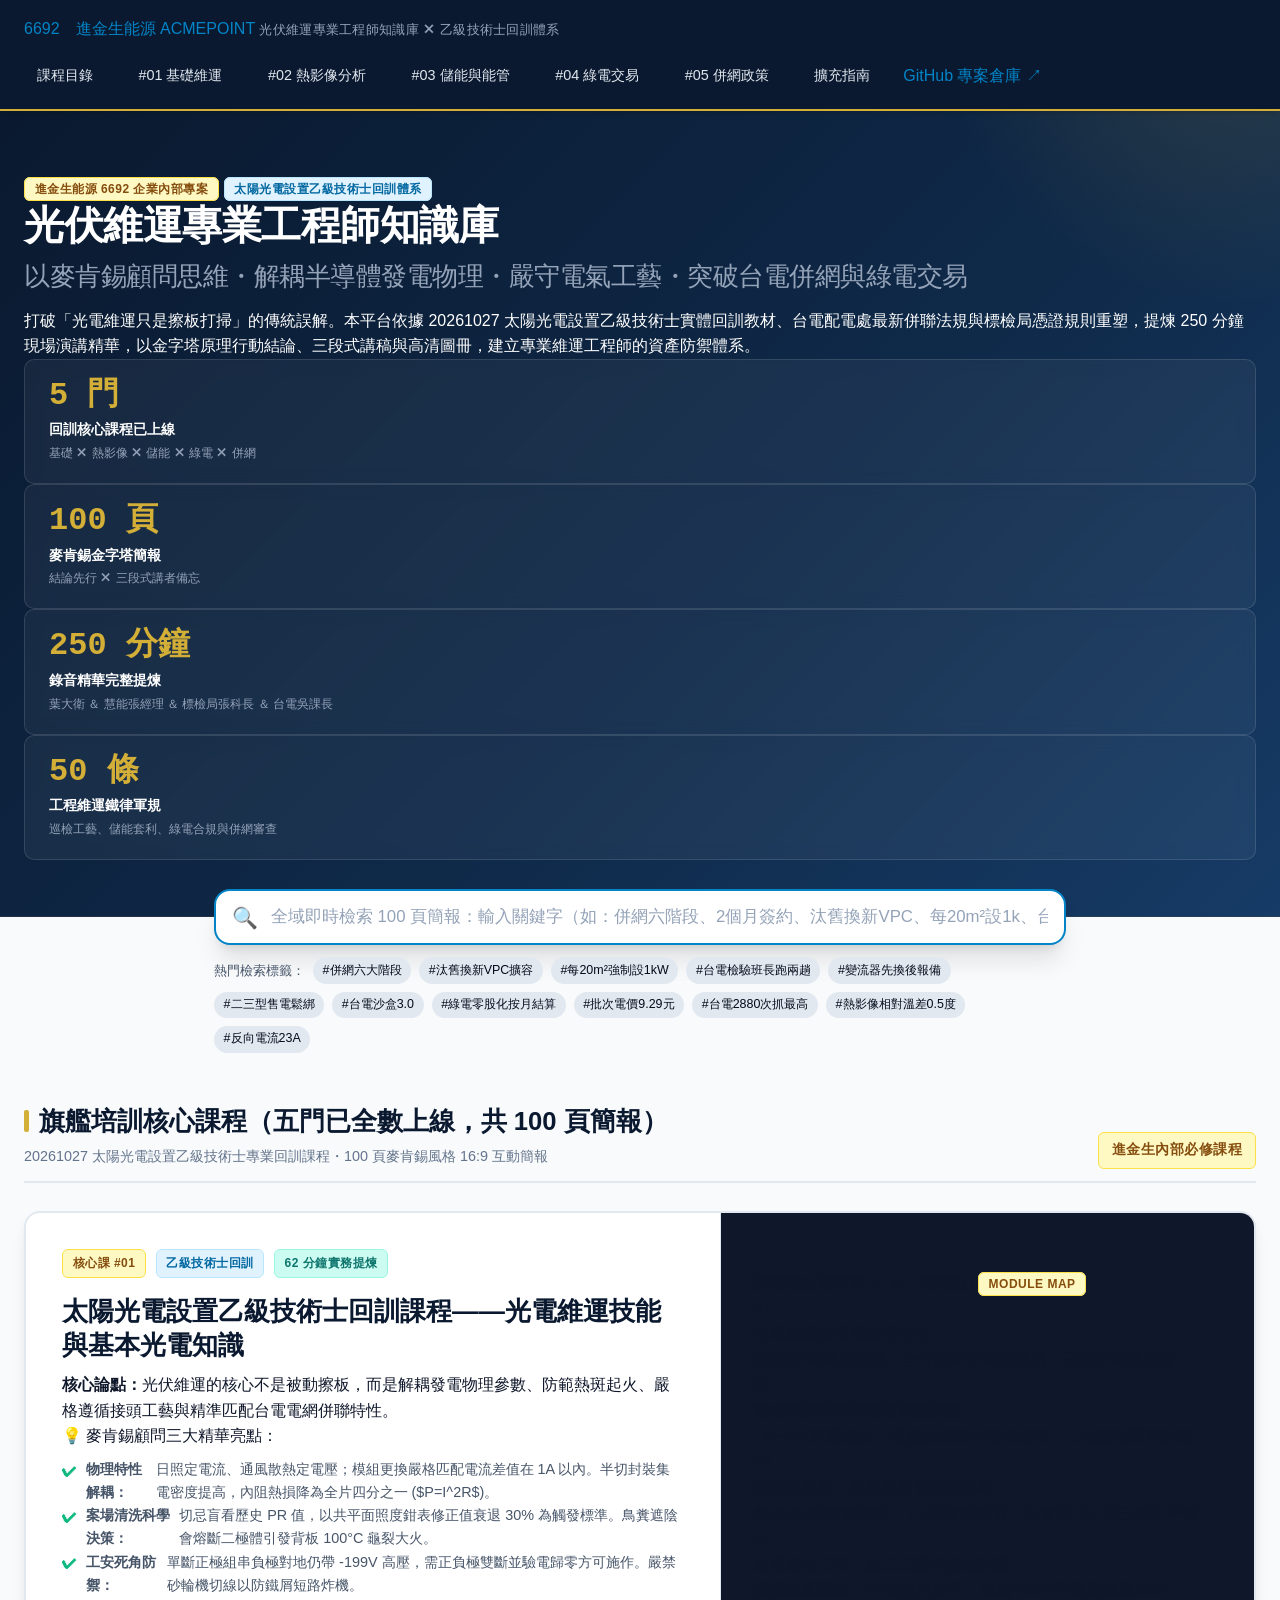
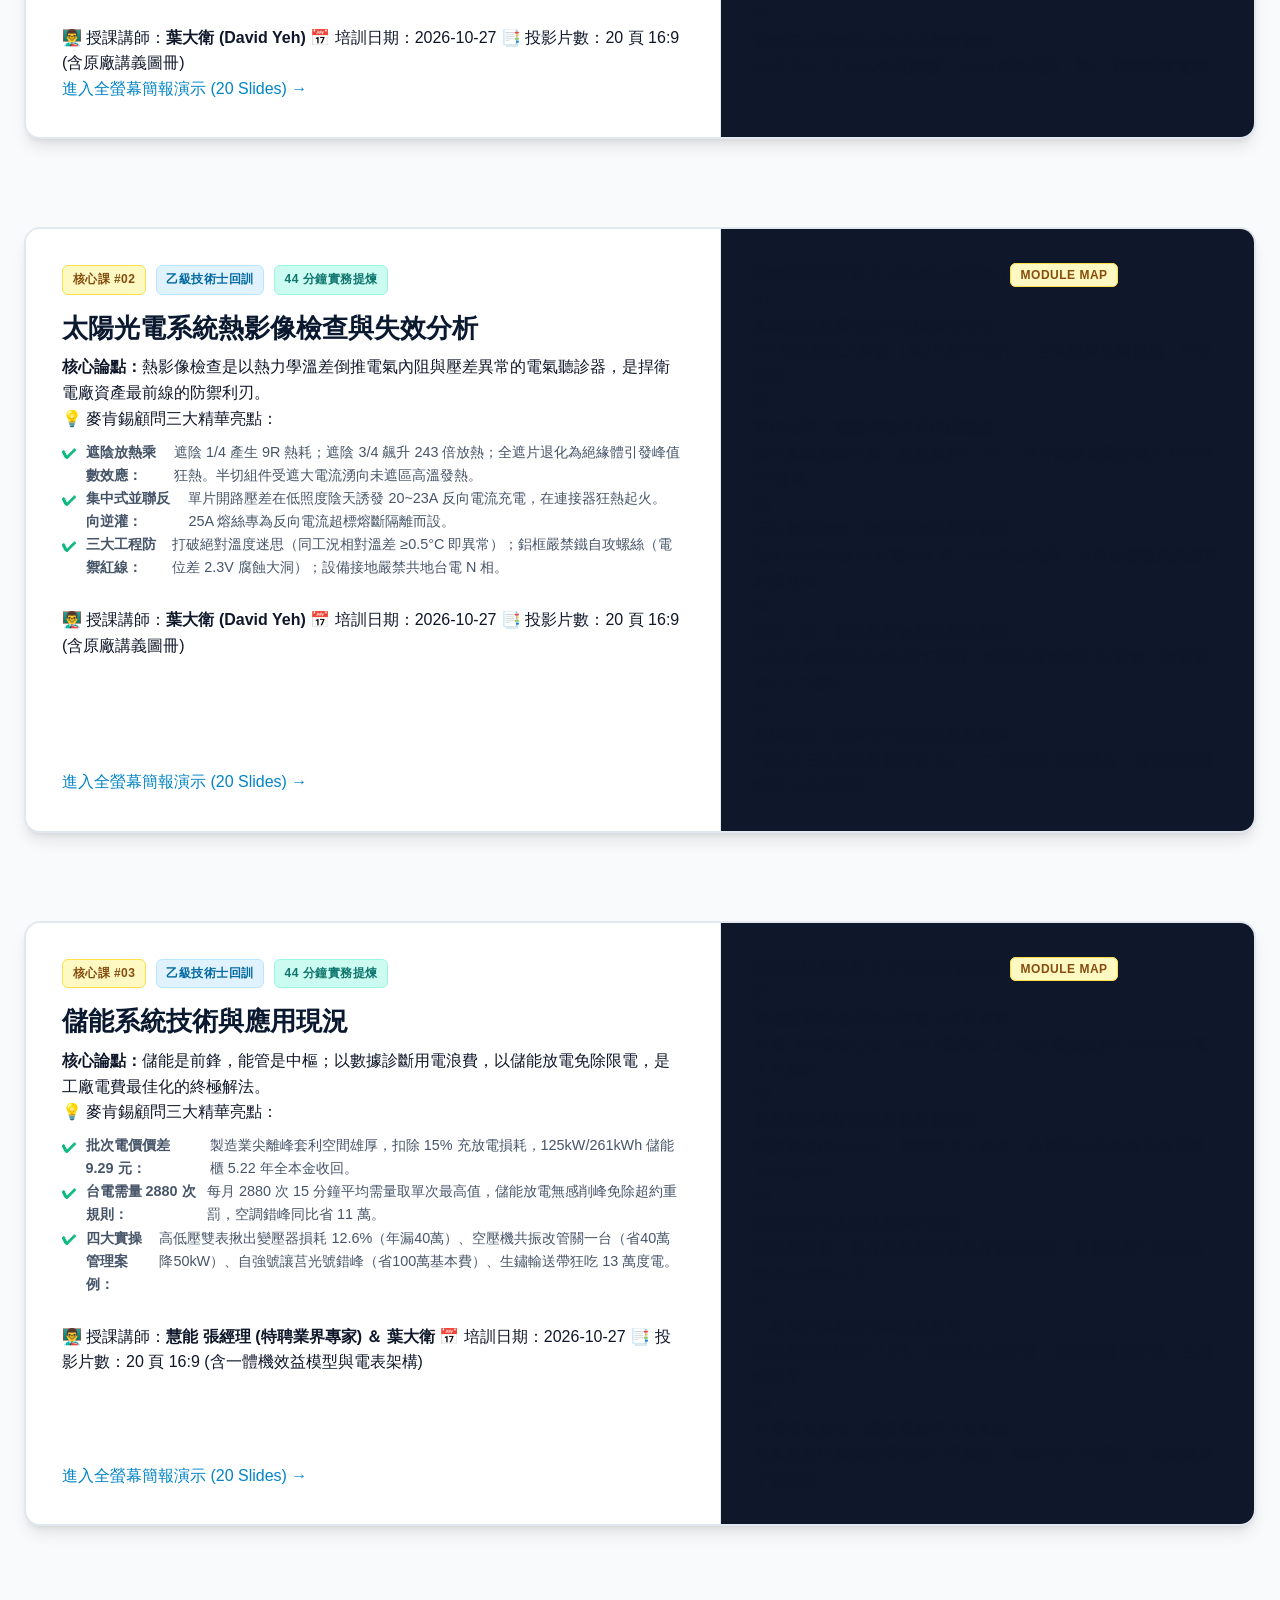
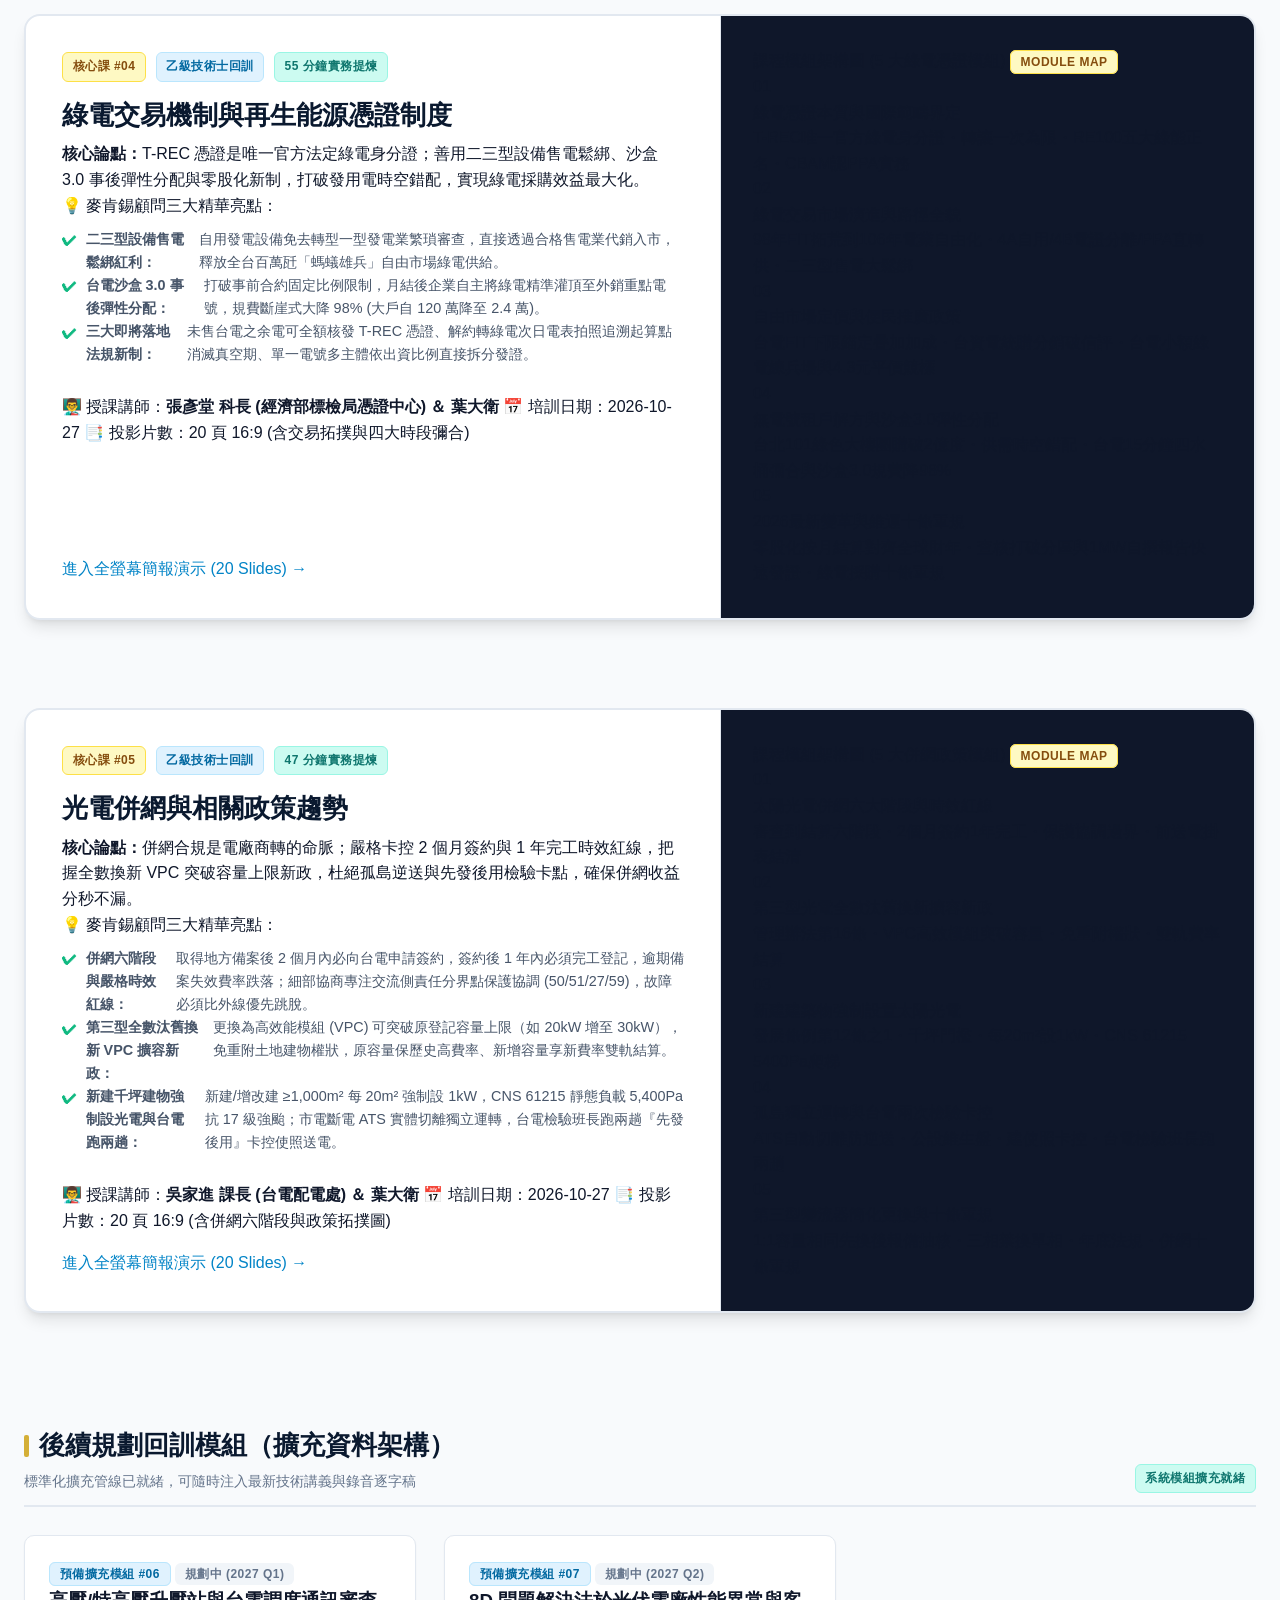
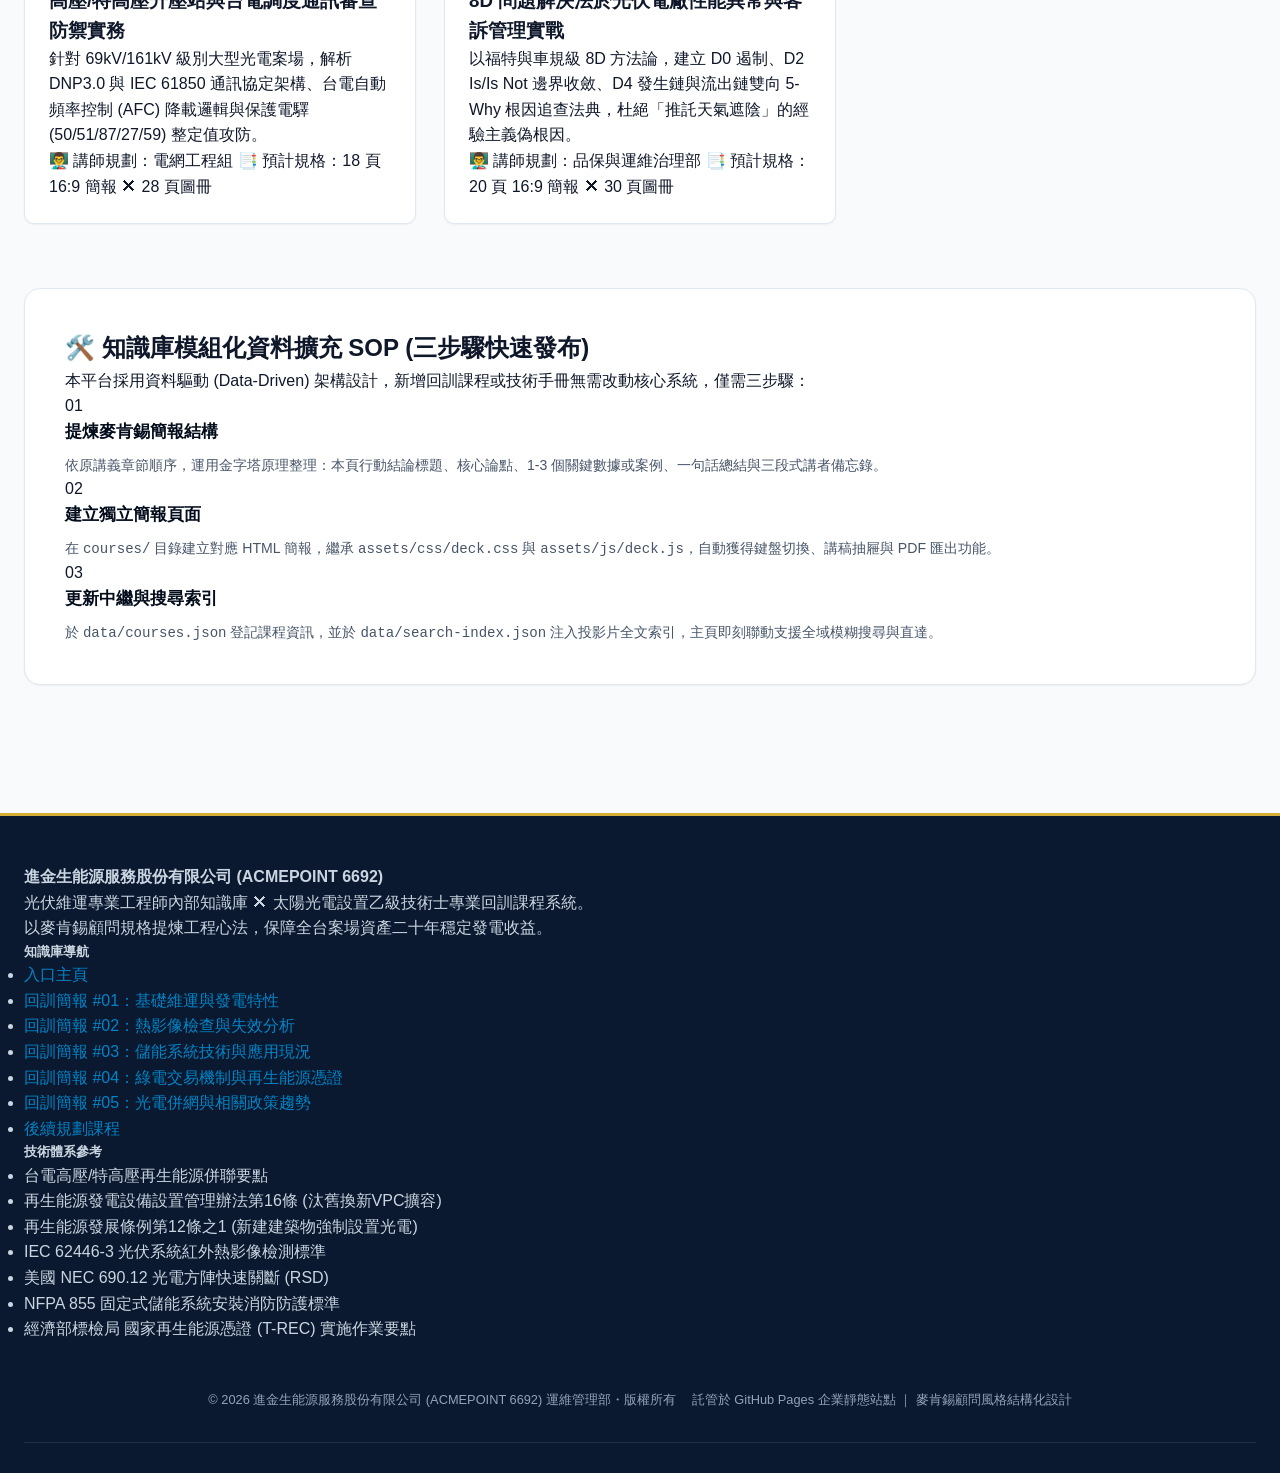
==== commit 4b7f9aa5: "feat: add course 5 pv grid connection and policy trends (20 slides, search index, portal integration" ====
--- a/index.html
+++ b/index.html
@@ -4,7 +4,7 @@
   <meta charset="UTF-8">
   <meta name="viewport" content="width=device-width, initial-scale=1.0">
   <title>光伏維運專業工程師知識庫 (PV O&M Engineering Knowledge Hub) ｜ 進金生能源 6692</title>
-  <meta name="description" content="專為進金生能源 (6692) 維運團隊打造之麥肯錫風格光伏工程知識庫。收錄 20261027 太陽光電乙級技術士回訓課程：發電物理特性、案場清洗策略、逆變器與併網、熱影像檢查與失效分析、表後儲能系統與能源管理、綠電交易機制與再生能源憑證。">
+  <meta name="description" content="專為進金生能源 (6692) 維運團隊打造之麥肯錫風格光伏工程知識庫。收錄 20261027 太陽光電乙級技術士回訓五大課程：發電物理特性、案場清洗策略、熱影像檢查與失效分析、表後儲能系統與能源管理、綠電交易機制與再生能源憑證、光電併網與相關政策趨勢。">
   <link rel="stylesheet" href="assets/css/style.css">
   <style>
     .flagship-grid {
@@ -31,7 +31,8 @@
         <a href="courses/pv-om-fundamentals.html" class="nav-link">#01 基礎維運</a>
         <a href="courses/pv-thermal-ir-inspection.html" class="nav-link">#02 熱影像分析</a>
         <a href="courses/bess-technologies-applications.html" class="nav-link">#03 儲能與能管</a>
-        <a href="courses/green-power-trading-trec.html" class="nav-link">#04 綠電交易與憑證</a>
+        <a href="courses/green-power-trading-trec.html" class="nav-link">#04 綠電交易</a>
+        <a href="courses/pv-grid-connection-policies.html" class="nav-link">#05 併網政策</a>
         <a href="#expansion" class="nav-link">擴充指南</a>
         <a href="https://github.com/davidyeh51/pv-om-knowledge-hub" target="_blank" class="nav-btn-github">
           <span>GitHub 專案倉庫 ↗</span>
@@ -50,34 +51,34 @@
       <h1 class="hero-title">
         光伏維運專業工程師知識庫<br>
         <span style="font-size:1.6rem; color:#94A3B8; font-weight:400; display:block; margin-top:0.75rem;">
-          以麥肯錫顧問思維・解耦半導體發電物理・嚴守電氣工藝・整合表後儲能與綠電交易
+          以麥肯錫顧問思維・解耦半導體發電物理・嚴守電氣工藝・突破台電併網與綠電交易
         </span>
       </h1>
       <p class="hero-lead">
-        打破「光電維運只是擦板打掃」的傳統誤解。本平台依據 20261027 太陽光電設置乙級技術士實體回訓教材、台電最新併聯規範與標檢局憑證法規重塑，提煉 205 分鐘現場演講精華，以金字塔原理行動結論、三段式講稿與高清圖冊，建立專業維運工程師的資產防禦體系。
+        打破「光電維運只是擦板打掃」的傳統誤解。本平台依據 20261027 太陽光電設置乙級技術士實體回訓教材、台電配電處最新併聯法規與標檢局憑證規則重塑，提煉 250 分鐘現場演講精華，以金字塔原理行動結論、三段式講稿與高清圖冊，建立專業維運工程師的資產防禦體系。
       </p>
 
       <!-- Key Metrics Stats Row -->
       <div class="hero-stats-row">
         <div class="stat-card">
-          <div class="stat-num">4 門</div>
+          <div class="stat-num">5 門</div>
           <div class="stat-label">回訓核心課程已上線</div>
-          <div class="stat-sub">基礎 ✕ 熱影像 ✕ 儲能 ✕ 綠電</div>
+          <div class="stat-sub">基礎 ✕ 熱影像 ✕ 儲能 ✕ 綠電 ✕ 併網</div>
         </div>
         <div class="stat-card">
-          <div class="stat-num">80 頁</div>
+          <div class="stat-num">100 頁</div>
           <div class="stat-label">麥肯錫金字塔簡報</div>
           <div class="stat-sub">結論先行 ✕ 三段式講者備忘</div>
         </div>
         <div class="stat-card">
-          <div class="stat-num">205 分鐘</div>
+          <div class="stat-num">250 分鐘</div>
           <div class="stat-label">錄音精華完整提煉</div>
-          <div class="stat-sub">葉大衛 ＆ 慧能張經理 ＆ 標檢局張科長</div>
+          <div class="stat-sub">葉大衛 ＆ 慧能張經理 ＆ 標檢局張科長 ＆ 台電吳課長</div>
         </div>
         <div class="stat-card">
-          <div class="stat-num">40 條</div>
+          <div class="stat-num">50 條</div>
           <div class="stat-label">工程維運鐵律軍規</div>
-          <div class="stat-sub">前線巡檢、儲能降費與綠電合規</div>
+          <div class="stat-sub">巡檢工藝、儲能套利、綠電合規與併網審查</div>
         </div>
       </div>
     </div>
@@ -87,7 +88,7 @@
   <div class="search-container">
     <div class="search-box">
       <span class="search-icon">🔍</span>
-      <input type="text" id="global-search-input" class="search-input" placeholder="全域即時檢索：輸入關鍵字（如：二三型鬆綁、沙盒3.0、零股化、台北101綠色大樓、平價競標4.3元、批次電價9.29元、2880次需量、一體機5.22年、熱斑、反向電流...）" autocomplete="off">
+      <input type="text" id="global-search-input" class="search-input" placeholder="全域即時檢索 100 頁簡報：輸入關鍵字（如：併網六階段、2個月簽約、汰舊換新VPC、每20m²設1k、台電跑兩趟、先換後報備、二三型鬆綁、沙盒3.0、批次電價9.29元、反向電流...）" autocomplete="off">
       <button class="search-clear-btn" id="search-clear-btn" title="清除">&times;</button>
     </div>
     <!-- Search Dropdown Results -->
@@ -96,16 +97,17 @@
     <!-- Quick Search Hints -->
     <div class="search-hints">
       <span>熱門檢索標籤：</span>
+      <span class="hint-pill" data-keyword="併網六階段">#併網六大階段</span>
+      <span class="hint-pill" data-keyword="VPC">#汰舊換新VPC擴容</span>
+      <span class="hint-pill" data-keyword="每20m²">#每20m²強制設1kW</span>
+      <span class="hint-pill" data-keyword="跑兩趟">#台電檢驗班長跑兩趟</span>
+      <span class="hint-pill" data-keyword="先換後報">#變流器先換後報備</span>
       <span class="hint-pill" data-keyword="二三型">#二三型售電鬆綁</span>
-      <span class="hint-pill" data-keyword="沙盒">#台電沙盒3.0彈性分配</span>
+      <span class="hint-pill" data-keyword="沙盒">#台電沙盒3.0</span>
       <span class="hint-pill" data-keyword="零股">#綠電零股化按月結算</span>
-      <span class="hint-pill" data-keyword="101">#台北101大樓團購破2億度</span>
-      <span class="hint-pill" data-keyword="平價">#中小企業平價競標4.3元</span>
-      <span class="hint-pill" data-keyword="台資電">#台資電統購分銷突破信評</span>
       <span class="hint-pill" data-keyword="批次電價">#批次電價9.29元</span>
       <span class="hint-pill" data-keyword="2880次">#台電2880次抓最高</span>
-      <span class="hint-pill" data-keyword="一體機">#儲能一體機5.22年回本</span>
-      <span class="hint-pill" data-keyword="熱影像">#熱影像開路2~7度</span>
+      <span class="hint-pill" data-keyword="熱影像">#熱影像相對溫差0.5度</span>
       <span class="hint-pill" data-keyword="反向電流">#反向電流23A</span>
     </div>
   </div>
@@ -117,8 +119,8 @@
     <section style="margin-bottom: 4rem;">
       <div class="section-header">
         <div>
-          <h2 class="section-title">旗艦培訓核心課程（四門已全數上線）</h2>
-          <p style="font-size:0.9rem; color:#64748B; margin-top:0.25rem;">20261027 太陽光電設置乙級技術士專業回訓課程・80 頁麥肯錫風格 16:9 互動簡報</p>
+          <h2 class="section-title">旗艦培訓核心課程（五門已全數上線，共 100 頁簡報）</h2>
+          <p style="font-size:0.9rem; color:#64748B; margin-top:0.25rem;">20261027 太陽光電設置乙級技術士專業回訓課程・100 頁麥肯錫風格 16:9 互動簡報</p>
         </div>
         <span class="badge badge-gold" style="font-size:0.85rem; padding:0.4rem 0.8rem;">進金生內部必修課程</span>
       </div>
@@ -245,43 +247,43 @@
               <div class="mod-item">
                 <span class="mod-num">01</span>
                 <div>
-                  <div class="mod-name">遮陰熱效應原理與半導體物理</div>
-                  <div class="mod-desc">I²R 焦耳熱放大乘數（遮3/4飆243倍）・全遮絕緣化峰值發熱・二極體極限</div>
+                  <div class="mod-name">遮陰熱效應原理與半導體物理特性</div>
+                  <div class="mod-desc">I²R 焦耳熱放大乘數（遮3/4飆243倍）・全遮絕緣化峰值熱・半切分流</div>
                 </div>
               </div>
               <div class="mod-item">
                 <span class="mod-num">02</span>
                 <div>
-                  <div class="mod-name">開路故障熱影像與電壓檢測</div>
-                  <div class="mod-desc">IEC 62446-3開路溫升2~7°C・單片開路電壓跌落2~13V・PR監控盲區</div>
+                  <div class="mod-name">開路故障、電壓特徵與系統級隱患</div>
+                  <div class="mod-desc">整片遮陰啟動門檻・開路溫升2~7°C・單片開路電壓跌落2~13V與PR盲區</div>
                 </div>
               </div>
               <div class="mod-item">
                 <span class="mod-num">03</span>
                 <div>
-                  <div class="mod-name">反向電流、熔絲真諦與典型案場</div>
-                  <div class="mod-desc">低照度陰天20~23A反向充電引發火災・25A熔絲真諦・避雷針獨立成串</div>
+                  <div class="mod-name">反向電流危害、熔絲真諦與典型案場</div>
+                  <div class="mod-desc">陰天20~23A反向充電引火災・25A熔絲真諦・水庫白鷺鸶鳥糞避雷針獨立串</div>
                 </div>
               </div>
               <div class="mod-item">
                 <span class="mod-num">04</span>
                 <div>
-                  <div class="mod-name">接頭工藝、電位差腐蝕與熱異常</div>
-                  <div class="mod-desc">MC4異廠混接3分鐘160°C融毀・鐵鋁2.3V電位差腐蝕・相對溫差0.5°C標準</div>
+                  <div class="mod-name">接頭工藝、電位差腐蝕與熱異常判定</div>
+                  <div class="mod-desc">MC4異廠混接3分鐘160°C融毀・鐵鋁自攻螺絲2.3V腐蝕・相對溫差0.5°C標準</div>
                 </div>
               </div>
               <div class="mod-item">
                 <span class="mod-num">05</span>
                 <div>
-                  <div class="mod-name">並聯拓撲、保護元件演進與開關</div>
-                  <div class="mod-desc">健達巧克力三色反向充電擊穿IGBT・DC熔絲座演進・表前開關1500A選型</div>
-                </div>
-              </div>
-            </div>
-          </div>
-        </div>
-
-        <!-- Course 3 Card -->
+                  <div class="mod-name">並聯拓撲、保護元件演進與表前開關</div>
+                  <div class="mod-desc">巧克力三色反向充電穿透IGBT・二極體到DC熔絲座・表前開關養豬場1500A選型</div>
+                </div>
+              </div>
+            </div>
+          </div>
+        </div>
+
+        <!-- Course 3 Card (BESS & Energy Management) -->
         <div class="flagship-course-card">
           <div class="flagship-content">
             <div>
@@ -297,15 +299,15 @@
               <div class="flagship-highlights">
                 <div class="hl-title">💡 麥肯錫顧問三大精華亮點：</div>
                 <ul>
-                  <li><strong>批次電價價差 9.29 元：</strong>製造業尖離峰套利空間雄厚，扣除充放電與衰減 15% 損耗，125kW/261kWh 雙一體機 5.22 年全本金收回。</li>
-                  <li><strong>台電需量 2880 次規則：</strong>每月 2880 筆 15 分鐘平均需量取單一最高尖峰值計費。2879 次及格無用，一次超標重罰百萬；儲能自動削峰是最高防禦保險。</li>
-                  <li><strong>四大現場管理改善實案：</strong>高低壓雙表揪出變壓器損耗 12.6%（年損40萬）、空壓機共振改管關一台（省40萬降50kW）、自強號讓莒光號錯峰（省100萬基本費）、生鏽輸送帶暗吃 13 萬度電。</li>
+                  <li><strong>批次電價價差 9.29 元：</strong>製造業尖離峰套利空間雄厚，扣除 15% 充放電損耗，125kW/261kWh 儲能櫃 5.22 年全本金收回。</li>
+                  <li><strong>台電需量 2880 次規則：</strong>每月 2880 次 15 分鐘平均需量取單次最高值，儲能放電無感削峰免除超約重罰，空調錯峰同比省 11 萬。</li>
+                  <li><strong>四大實操管理案例：</strong>高低壓雙表揪出變壓器損耗 12.6%（年漏40萬）、空壓機共振改管關一台（省40萬降50kW）、自強號讓莒光號錯峰（省100萬基本費）、生鏽輸送帶狂吃 13 萬度電。</li>
                 </ul>
               </div>
               <div class="flagship-meta">
-                <span>👨‍🏫 授課講師：<strong>慧能 張經理 (特聘專家) ＆ 葉大衛</strong></span>
+                <span>👨‍🏫 授課講師：<strong>慧能 張經理 (特聘業界專家) ＆ 葉大衛</strong></span>
                 <span>📅 培訓日期：2026-10-27</span>
-                <span>📑 投影片數：20 頁 16:9 (含回本模型與四大案例)</span>
+                <span>📑 投影片數：20 頁 16:9 (含一體機效益模型與電表架構)</span>
               </div>
             </div>
             <div>
@@ -323,22 +325,22 @@
               <div class="mod-item">
                 <span class="mod-num">01</span>
                 <div>
-                  <div class="mod-name">能源轉型、碳排定價與法規推力</div>
-                  <div class="mod-desc">管理型節能哲學・AIDC算力缺口・CBAM碳關稅與用電大戶儲能履約</div>
+                  <div class="mod-name">管理型節能理念與台灣電力政策局勢</div>
+                  <div class="mod-desc">台塑14年節能心法・AIDC機房缺口・批次電價價差9.29元與用電大戶履約</div>
                 </div>
               </div>
               <div class="mod-item">
                 <span class="mod-num">02</span>
                 <div>
-                  <div class="mod-name">電價結構、尖離峰套利與需量規則</div>
-                  <div class="mod-desc">批次電價9.29元價差・電費單六維度・台電2880次抓最高峰罰款邏輯</div>
+                  <div class="mod-name">電費單科學診斷與台電需量規則</div>
+                  <div class="mod-desc">能源管理法800kW・電費單六大維度・台電2880次抓最高峰與夏月自我同比</div>
                 </div>
               </div>
               <div class="mod-item">
                 <span class="mod-num">03</span>
                 <div>
-                  <div class="mod-name">表後儲能硬體架構與財務回本模型</div>
-                  <div class="mod-desc">125kW/261kWh一體機・扣除15%損耗440度實得・5.22年投資回收模型</div>
+                  <div class="mod-name">表後儲能七大效益與操作模式</div>
+                  <div class="mod-desc">免拉閘限電・夏月單充單放非夏月雙充雙放・需量反應10元補貼・關鍵冷凍機UPS</div>
                 </div>
               </div>
               <div class="mod-item">
@@ -437,6 +439,84 @@
           </div>
         </div>
 
+        <!-- Course 5 Card (Grid Connection & Policies) -->
+        <div class="flagship-course-card">
+          <div class="flagship-content">
+            <div>
+              <div class="flagship-badges">
+                <span class="badge badge-gold">核心課 #05</span>
+                <span class="badge badge-blue">乙級技術士回訓</span>
+                <span class="badge badge-teal">47 分鐘實務提煉</span>
+              </div>
+              <h3 class="flagship-title">光電併網與相關政策趨勢</h3>
+              <p class="flagship-thesis">
+                <strong>核心論點：</strong>併網合規是電廠商轉的命脈；嚴格卡控 2 個月簽約與 1 年完工時效紅線，把握全數換新 VPC 突破容量上限新政，杜絕孤島逆送與先發後用檢驗卡點，確保併網收益分秒不漏。
+              </p>
+              <div class="flagship-highlights">
+                <div class="hl-title">💡 麥肯錫顧問三大精華亮點：</div>
+                <ul>
+                  <li><strong>併網六階段與嚴格時效紅線：</strong>取得地方備案後 2 個月內必向台電申請簽約，簽約後 1 年內必須完工登記，逾期備案失效費率跌落；細部協商專注交流側責任分界點保護協調 (50/51/27/59)，故障必須比外線優先跳脫。</li>
+                  <li><strong>第三型全數汰舊換新 VPC 擴容新政：</strong>更換為高效能模組 (VPC) 可突破原登記容量上限（如 20kW 增至 30kW），免重附土地建物權狀，原容量保歷史高費率、新增容量享新費率雙軌結算。</li>
+                  <li><strong>新建千坪建物強制設光電與台電跑兩趟：</strong>新建/增改建 ≥1,000m² 每 20m² 強制設 1kW，CNS 61215 靜態負載 5,400Pa 抗 17 級強颱；市電斷電 ATS 實體切離獨立運轉，台電檢驗班長跑兩趟『先發後用』卡控使照送電。</li>
+                </ul>
+              </div>
+              <div class="flagship-meta">
+                <span>👨‍🏫 授課講師：<strong>吳家進 課長 (台電配電處) ＆ 葉大衛</strong></span>
+                <span>📅 培訓日期：2026-10-27</span>
+                <span>📑 投影片數：20 頁 16:9 (含併網六階段與政策拓撲圖)</span>
+              </div>
+            </div>
+            <div>
+              <a href="courses/pv-grid-connection-policies.html" class="flagship-action-btn">
+                <span>進入全螢幕簡報演示 (20 Slides) →</span>
+              </a>
+            </div>
+          </div>
+          <div class="flagship-visual">
+            <div class="visual-card-header">
+              <span>課程模組架構圖 (5 大併網政策模組)</span>
+              <span class="badge badge-gold">Module Map</span>
+            </div>
+            <div class="module-list-mini">
+              <div class="mod-item">
+                <span class="mod-num">01</span>
+                <div>
+                  <div class="mod-name">太陽光電併網六大階段與時效紅線</div>
+                  <div class="mod-desc">審查到結算六階段・2個月簽約1年完工・保護協調邊界・前送電掛表結清</div>
+                </div>
+              </div>
+              <div class="mod-item">
+                <span class="mod-num">02</span>
+                <div>
+                  <div class="mod-name">第三型光電全數汰舊換新擴容新政</div>
+                  <div class="mod-desc">管理辦法第16條・VPC高效模組突破容量・免重附權狀・雙軌費率結算</div>
+                </div>
+              </div>
+              <div class="mod-item">
+                <span class="mod-num">03</span>
+                <div>
+                  <div class="mod-name">新建建築物強制設置太陽光電</div>
+                  <div class="mod-desc">發展條例第12條之1・千坪門檻・每20m²設1kW・CNS 61215 5400Pa爬梯</div>
+                </div>
+              </div>
+              <div class="mod-item">
+                <span class="mod-num">04</span>
+                <div>
+                  <div class="mod-name">孤島獨立運轉與台電兩次檢驗卡控</div>
+                  <div class="mod-desc">ATS自動切離防逆送・公設維生盤・建使照卡控・台電檢驗班長跑兩趟</div>
+                </div>
+              </div>
+              <div class="mod-item">
+                <span class="mod-num">05</span>
+                <div>
+                  <div class="mod-name">第三型變流器簡化更換與十條軍規</div>
+                  <div class="mod-desc">1:1容量相同先換後報備抽核・三相禁換單相・年底法規・併網十條軍規</div>
+                </div>
+              </div>
+            </div>
+          </div>
+        </div>
+
       </div>
     </section>
 
@@ -453,7 +533,7 @@
       <div class="courses-grid">
         <div class="course-card">
           <div class="course-badge">
-            <span class="badge badge-blue">預備擴充模組 #05</span>
+            <span class="badge badge-blue">預備擴充模組 #06</span>
             <span class="badge" style="background:#F1F5F9; color:#64748B;">規劃中 (2027 Q1)</span>
           </div>
           <h3 class="course-title">高壓/特高壓升壓站與台電調度通訊審查防禦實務</h3>
@@ -468,7 +548,7 @@
 
         <div class="course-card">
           <div class="course-badge">
-            <span class="badge badge-blue">預備擴充模組 #06</span>
+            <span class="badge badge-blue">預備擴充模組 #07</span>
             <span class="badge" style="background:#F1F5F9; color:#64748B;">規劃中 (2027 Q2)</span>
           </div>
           <h3 class="course-title">8D 問題解決法於光伏電廠性能異常與客訴管理實戰</h3>
@@ -538,6 +618,7 @@
             <li><a href="courses/pv-thermal-ir-inspection.html">回訓簡報 #02：熱影像檢查與失效分析</a></li>
             <li><a href="courses/bess-technologies-applications.html">回訓簡報 #03：儲能系統技術與應用現況</a></li>
             <li><a href="courses/green-power-trading-trec.html">回訓簡報 #04：綠電交易機制與再生能源憑證</a></li>
+            <li><a href="courses/pv-grid-connection-policies.html">回訓簡報 #05：光電併網與相關政策趨勢</a></li>
             <li><a href="#courses">後續規劃課程</a></li>
           </ul>
         </div>
@@ -545,6 +626,8 @@
           <h5>技術體系參考</h5>
           <ul>
             <li>台電高壓/特高壓再生能源併聯要點</li>
+            <li>再生能源發電設備設置管理辦法第16條 (汰舊換新VPC擴容)</li>
+            <li>再生能源發展條例第12條之1 (新建建築物強制設置光電)</li>
             <li>IEC 62446-3 光伏系統紅外熱影像檢測標準</li>
             <li>美國 NEC 690.12 光電方陣快速關斷 (RSD)</li>
             <li>NFPA 855 固定式儲能系統安裝消防防護標準</li>
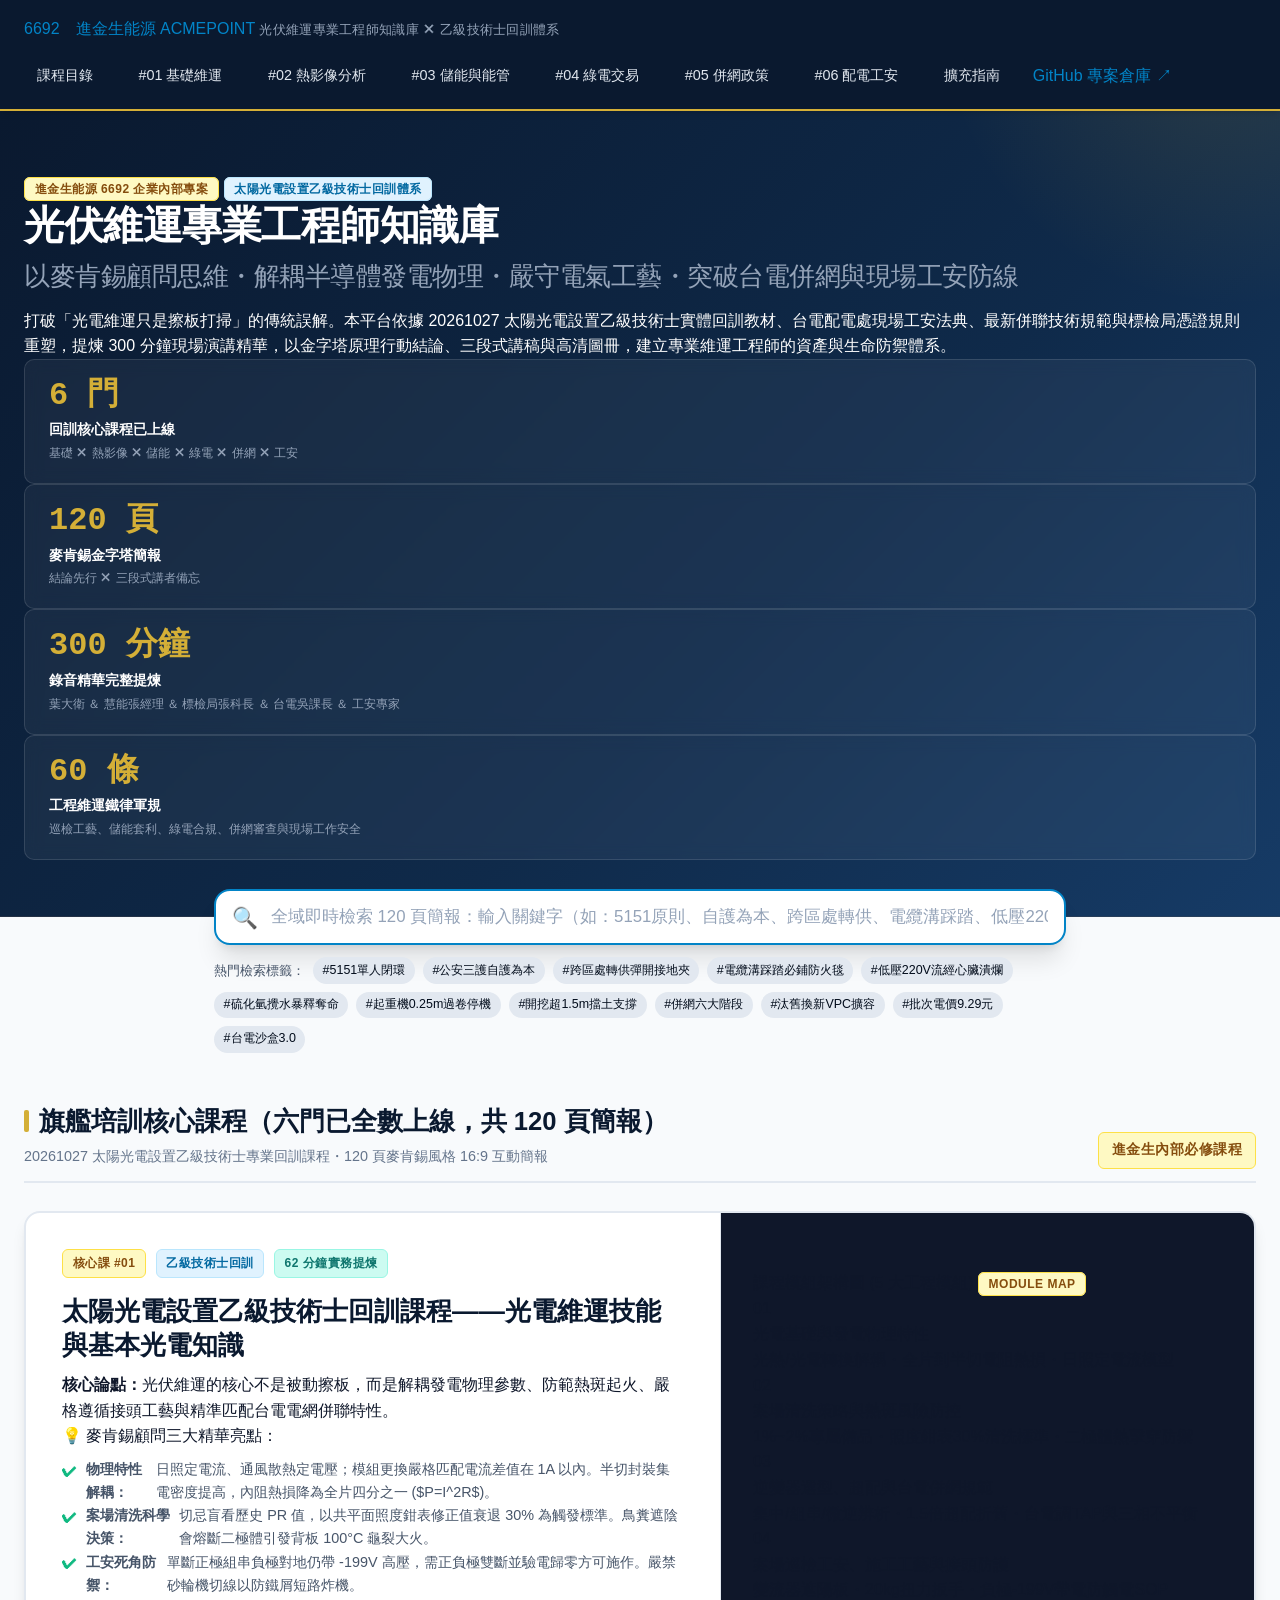
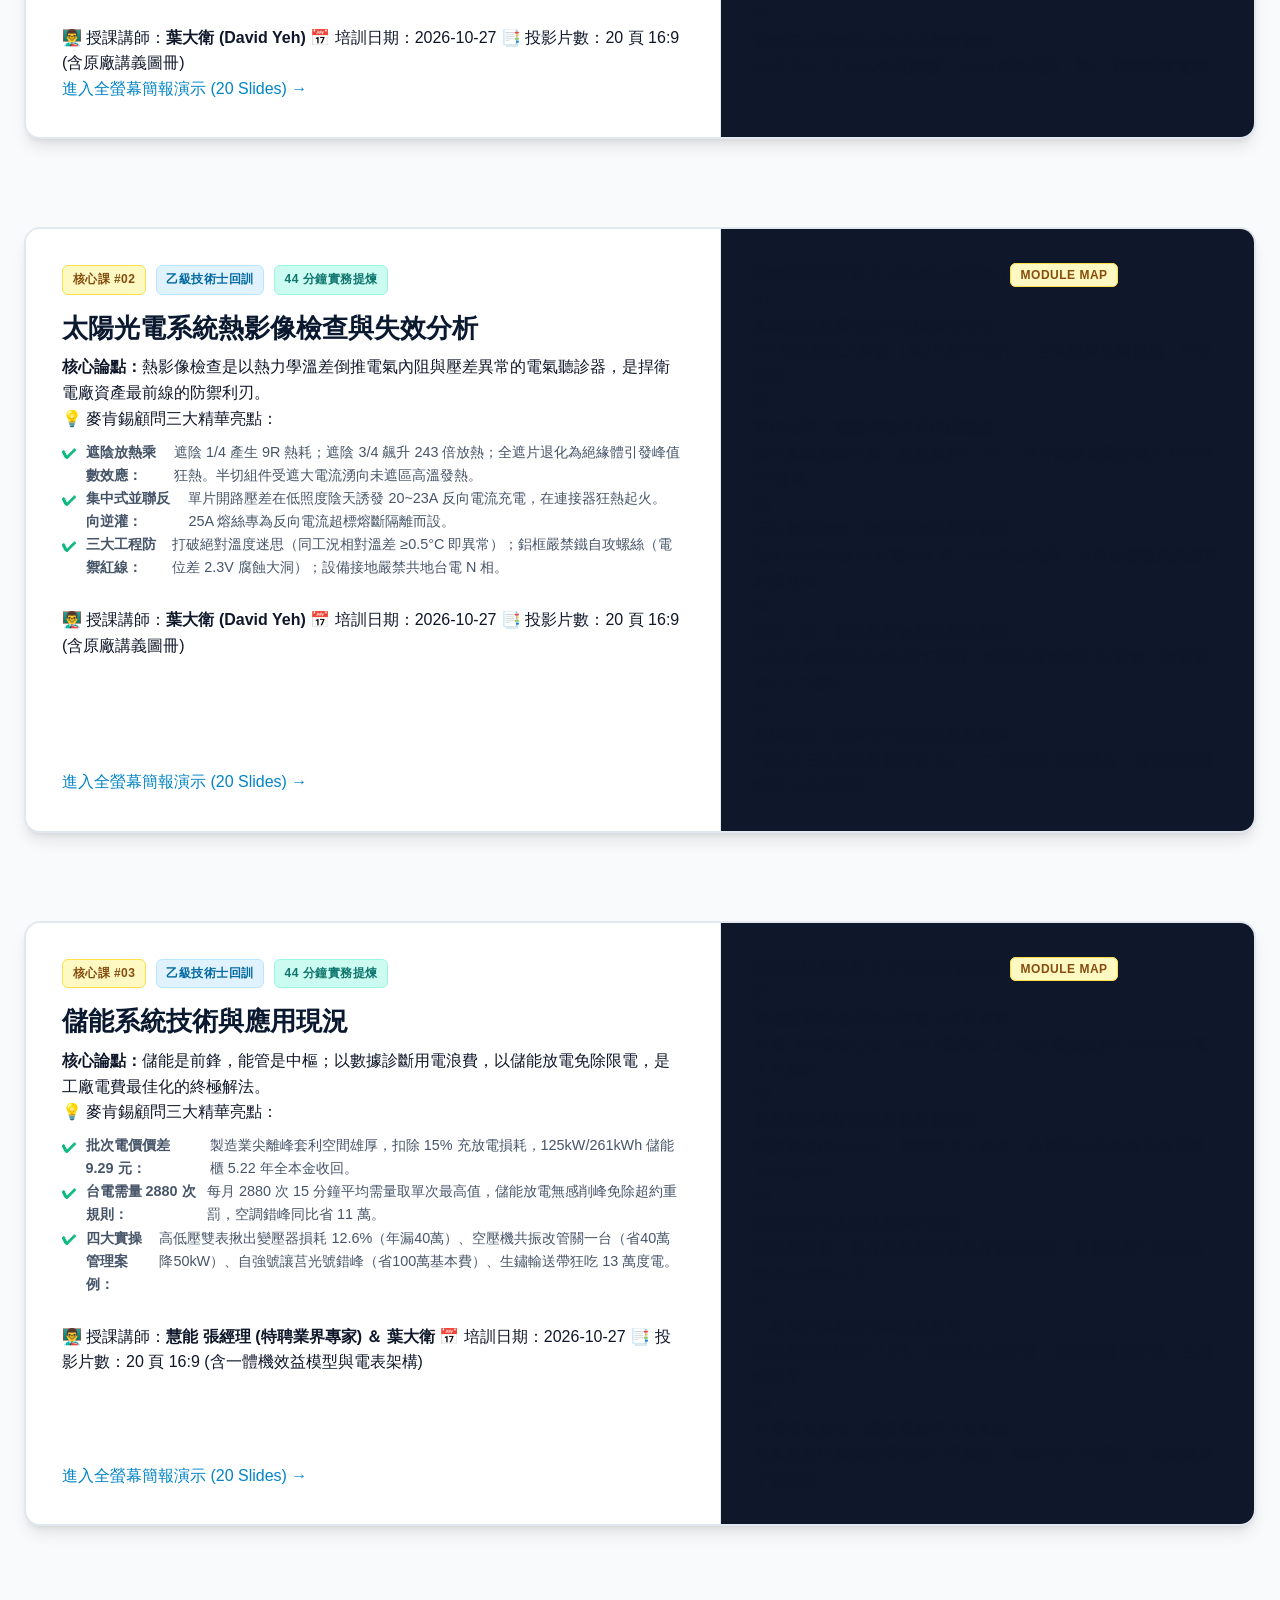
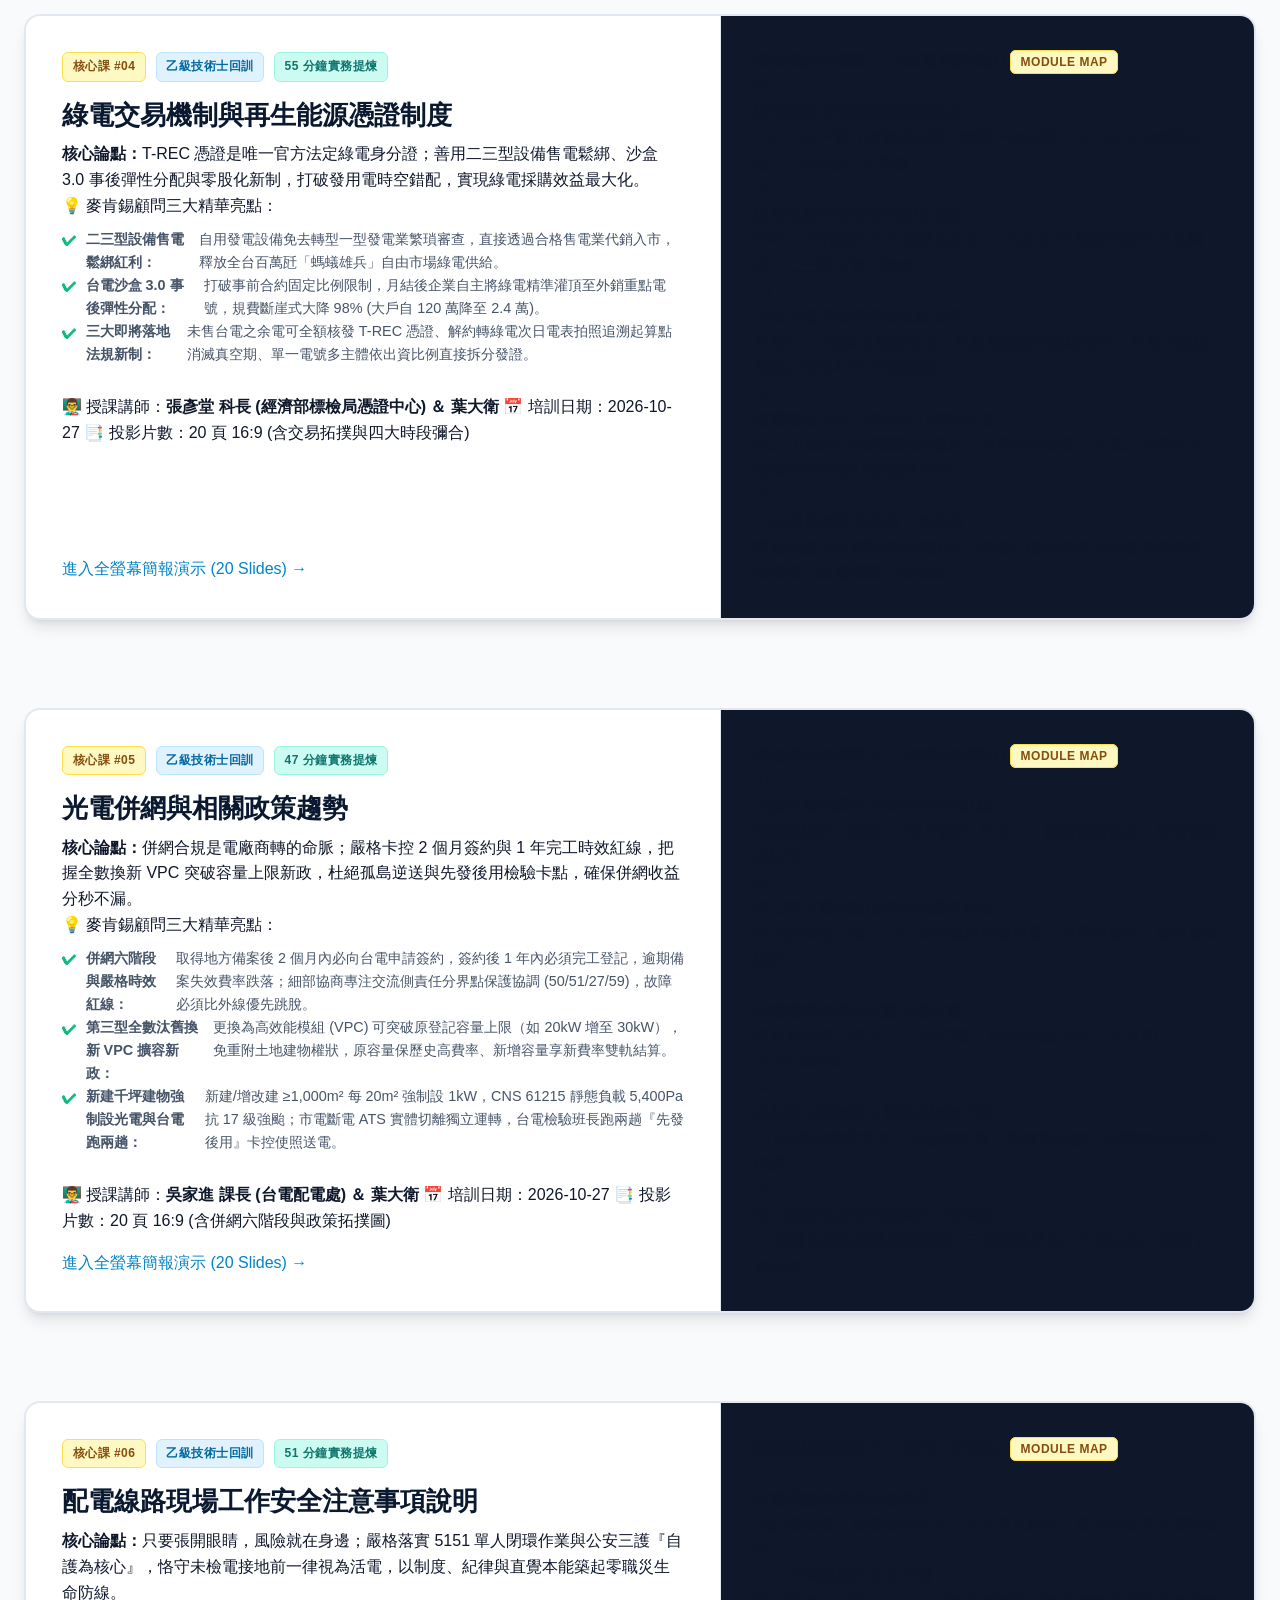
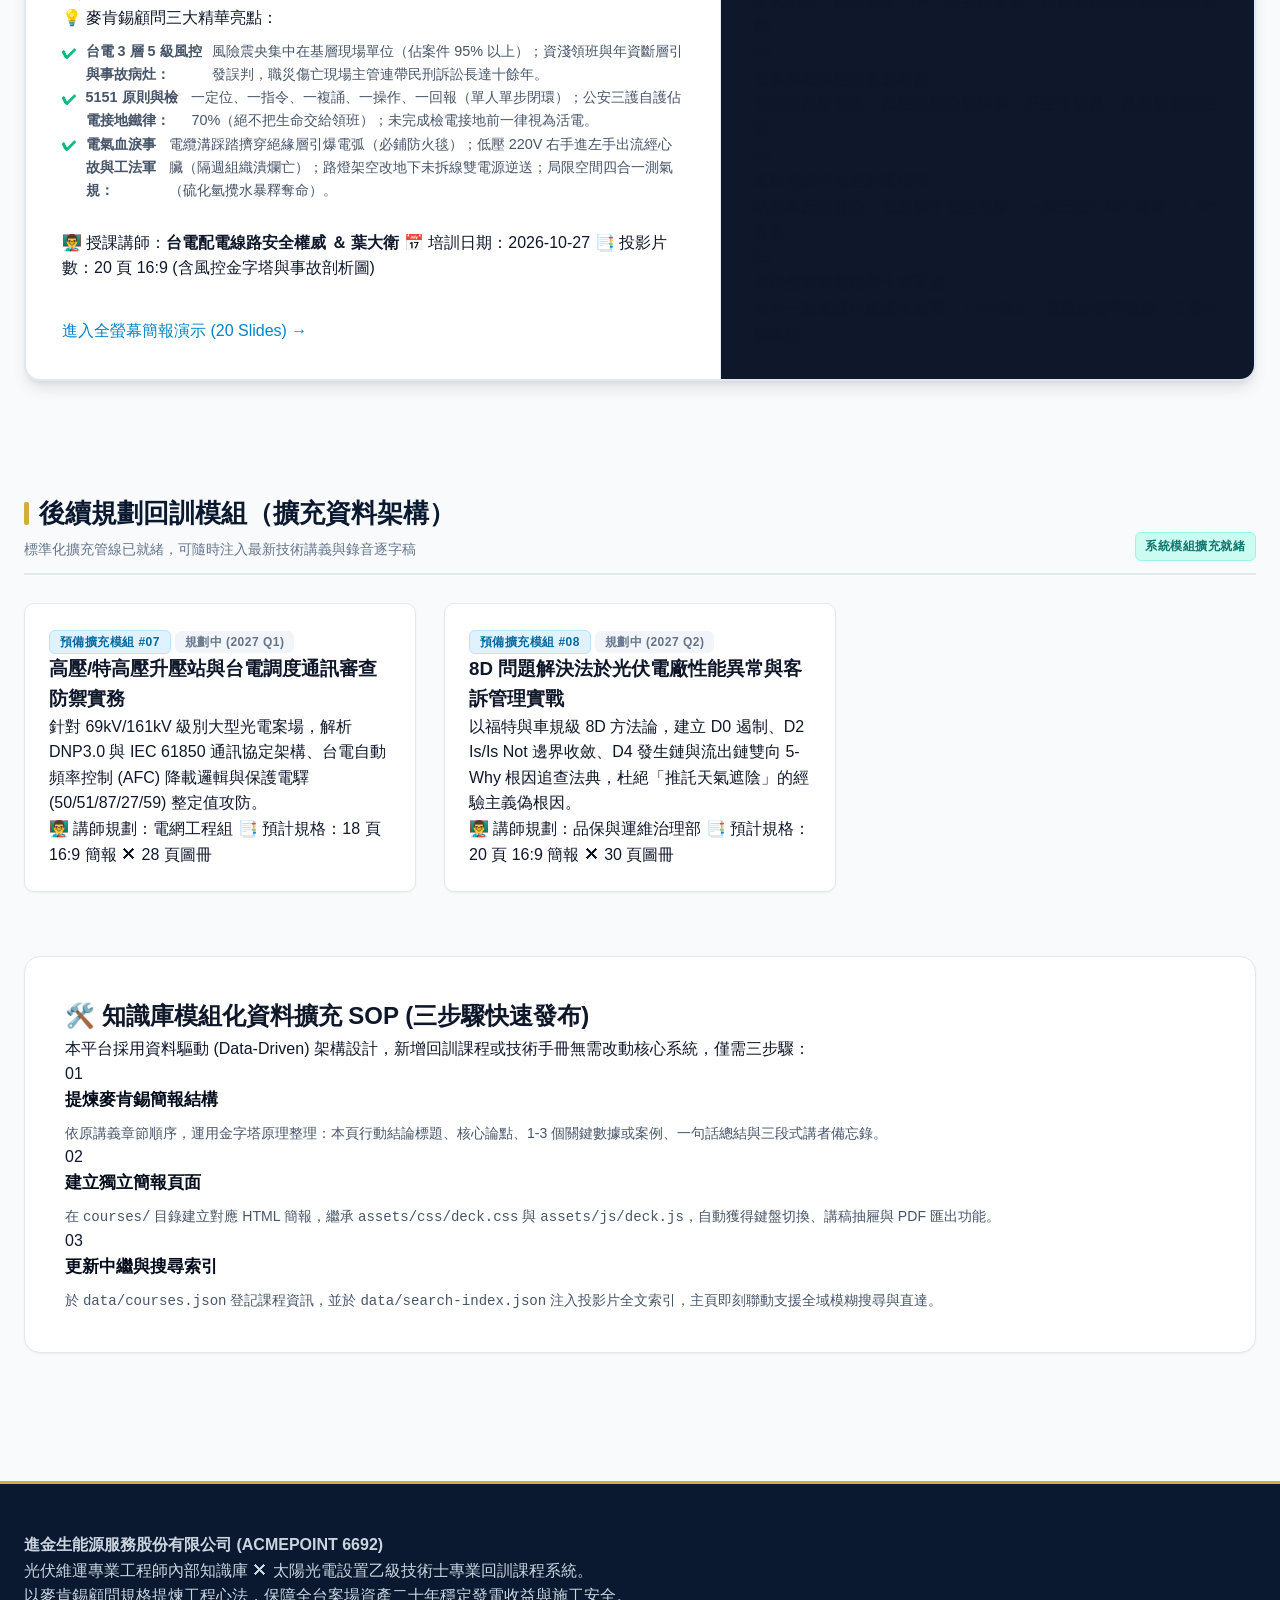
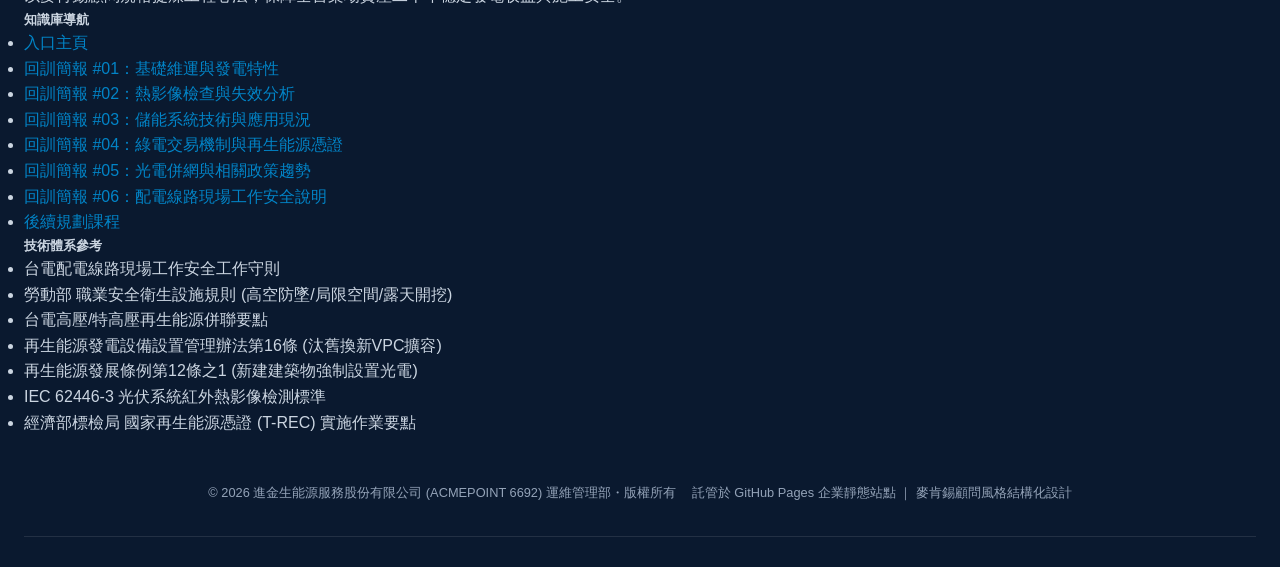
==== commit e541b9ae: "feat: add course 6 pv distribution line safety regulations (20 slides, search index, portal integrat" ====
--- a/index.html
+++ b/index.html
@@ -4,7 +4,7 @@
   <meta charset="UTF-8">
   <meta name="viewport" content="width=device-width, initial-scale=1.0">
   <title>光伏維運專業工程師知識庫 (PV O&M Engineering Knowledge Hub) ｜ 進金生能源 6692</title>
-  <meta name="description" content="專為進金生能源 (6692) 維運團隊打造之麥肯錫風格光伏工程知識庫。收錄 20261027 太陽光電乙級技術士回訓五大課程：發電物理特性、案場清洗策略、熱影像檢查與失效分析、表後儲能系統與能源管理、綠電交易機制與再生能源憑證、光電併網與相關政策趨勢。">
+  <meta name="description" content="專為進金生能源 (6692) 維運團隊打造之麥肯錫風格光伏工程知識庫。收錄 20261027 太陽光電乙級技術士回訓六大課程：發電物理特性、案場清洗策略、熱影像檢查與失效分析、表後儲能系統與能源管理、綠電交易機制與再生能源憑證、光電併網與相關政策趨勢、配電線路現場工作安全說明。">
   <link rel="stylesheet" href="assets/css/style.css">
   <style>
     .flagship-grid {
@@ -33,6 +33,7 @@
         <a href="courses/bess-technologies-applications.html" class="nav-link">#03 儲能與能管</a>
         <a href="courses/green-power-trading-trec.html" class="nav-link">#04 綠電交易</a>
         <a href="courses/pv-grid-connection-policies.html" class="nav-link">#05 併網政策</a>
+        <a href="courses/pv-distribution-safety-regulations.html" class="nav-link">#06 配電工安</a>
         <a href="#expansion" class="nav-link">擴充指南</a>
         <a href="https://github.com/davidyeh51/pv-om-knowledge-hub" target="_blank" class="nav-btn-github">
           <span>GitHub 專案倉庫 ↗</span>
@@ -51,34 +52,34 @@
       <h1 class="hero-title">
         光伏維運專業工程師知識庫<br>
         <span style="font-size:1.6rem; color:#94A3B8; font-weight:400; display:block; margin-top:0.75rem;">
-          以麥肯錫顧問思維・解耦半導體發電物理・嚴守電氣工藝・突破台電併網與綠電交易
+          以麥肯錫顧問思維・解耦半導體發電物理・嚴守電氣工藝・突破台電併網與現場工安防線
         </span>
       </h1>
       <p class="hero-lead">
-        打破「光電維運只是擦板打掃」的傳統誤解。本平台依據 20261027 太陽光電設置乙級技術士實體回訓教材、台電配電處最新併聯法規與標檢局憑證規則重塑，提煉 250 分鐘現場演講精華，以金字塔原理行動結論、三段式講稿與高清圖冊，建立專業維運工程師的資產防禦體系。
+        打破「光電維運只是擦板打掃」的傳統誤解。本平台依據 20261027 太陽光電設置乙級技術士實體回訓教材、台電配電處現場工安法典、最新併聯技術規範與標檢局憑證規則重塑，提煉 300 分鐘現場演講精華，以金字塔原理行動結論、三段式講稿與高清圖冊，建立專業維運工程師的資產與生命防禦體系。
       </p>
 
       <!-- Key Metrics Stats Row -->
       <div class="hero-stats-row">
         <div class="stat-card">
-          <div class="stat-num">5 門</div>
+          <div class="stat-num">6 門</div>
           <div class="stat-label">回訓核心課程已上線</div>
-          <div class="stat-sub">基礎 ✕ 熱影像 ✕ 儲能 ✕ 綠電 ✕ 併網</div>
+          <div class="stat-sub">基礎 ✕ 熱影像 ✕ 儲能 ✕ 綠電 ✕ 併網 ✕ 工安</div>
         </div>
         <div class="stat-card">
-          <div class="stat-num">100 頁</div>
+          <div class="stat-num">120 頁</div>
           <div class="stat-label">麥肯錫金字塔簡報</div>
           <div class="stat-sub">結論先行 ✕ 三段式講者備忘</div>
         </div>
         <div class="stat-card">
-          <div class="stat-num">250 分鐘</div>
+          <div class="stat-num">300 分鐘</div>
           <div class="stat-label">錄音精華完整提煉</div>
-          <div class="stat-sub">葉大衛 ＆ 慧能張經理 ＆ 標檢局張科長 ＆ 台電吳課長</div>
+          <div class="stat-sub">葉大衛 ＆ 慧能張經理 ＆ 標檢局張科長 ＆ 台電吳課長 ＆ 工安專家</div>
         </div>
         <div class="stat-card">
-          <div class="stat-num">50 條</div>
+          <div class="stat-num">60 條</div>
           <div class="stat-label">工程維運鐵律軍規</div>
-          <div class="stat-sub">巡檢工藝、儲能套利、綠電合規與併網審查</div>
+          <div class="stat-sub">巡檢工藝、儲能套利、綠電合規、併網審查與現場工作安全</div>
         </div>
       </div>
     </div>
@@ -88,7 +89,7 @@
   <div class="search-container">
     <div class="search-box">
       <span class="search-icon">🔍</span>
-      <input type="text" id="global-search-input" class="search-input" placeholder="全域即時檢索 100 頁簡報：輸入關鍵字（如：併網六階段、2個月簽約、汰舊換新VPC、每20m²設1k、台電跑兩趟、先換後報備、二三型鬆綁、沙盒3.0、批次電價9.29元、反向電流...）" autocomplete="off">
+      <input type="text" id="global-search-input" class="search-input" placeholder="全域即時檢索 120 頁簡報：輸入關鍵字（如：5151原則、自護為本、跨區處轉供、電纜溝踩踏、低壓220V經心臟、升空車短路、路燈雙電源逆送、站馬路反光背心、起重機一機三證、0.25m過卷、硫化氫攪水暴釋...）" autocomplete="off">
       <button class="search-clear-btn" id="search-clear-btn" title="清除">&times;</button>
     </div>
     <!-- Search Dropdown Results -->
@@ -97,18 +98,18 @@
     <!-- Quick Search Hints -->
     <div class="search-hints">
       <span>熱門檢索標籤：</span>
+      <span class="hint-pill" data-keyword="5151">#5151單人閉環</span>
+      <span class="hint-pill" data-keyword="自護">#公安三護自護為本</span>
+      <span class="hint-pill" data-keyword="跨區處">#跨區處轉供彈開接地夾</span>
+      <span class="hint-pill" data-keyword="踩踏">#電纜溝踩踏必鋪防火毯</span>
+      <span class="hint-pill" data-keyword="心臟">#低壓220V流經心臟潰爛</span>
+      <span class="hint-pill" data-keyword="硫化氫">#硫化氫攪水暴釋奪命</span>
+      <span class="hint-pill" data-keyword="過卷">#起重機0.25m過卷停機</span>
+      <span class="hint-pill" data-keyword="擋土">#開挖超1.5m擋土支撐</span>
       <span class="hint-pill" data-keyword="併網六階段">#併網六大階段</span>
       <span class="hint-pill" data-keyword="VPC">#汰舊換新VPC擴容</span>
-      <span class="hint-pill" data-keyword="每20m²">#每20m²強制設1kW</span>
-      <span class="hint-pill" data-keyword="跑兩趟">#台電檢驗班長跑兩趟</span>
-      <span class="hint-pill" data-keyword="先換後報">#變流器先換後報備</span>
-      <span class="hint-pill" data-keyword="二三型">#二三型售電鬆綁</span>
+      <span class="hint-pill" data-keyword="批次電價">#批次電價9.29元</span>
       <span class="hint-pill" data-keyword="沙盒">#台電沙盒3.0</span>
-      <span class="hint-pill" data-keyword="零股">#綠電零股化按月結算</span>
-      <span class="hint-pill" data-keyword="批次電價">#批次電價9.29元</span>
-      <span class="hint-pill" data-keyword="2880次">#台電2880次抓最高</span>
-      <span class="hint-pill" data-keyword="熱影像">#熱影像相對溫差0.5度</span>
-      <span class="hint-pill" data-keyword="反向電流">#反向電流23A</span>
     </div>
   </div>
 
@@ -119,8 +120,8 @@
     <section style="margin-bottom: 4rem;">
       <div class="section-header">
         <div>
-          <h2 class="section-title">旗艦培訓核心課程（五門已全數上線，共 100 頁簡報）</h2>
-          <p style="font-size:0.9rem; color:#64748B; margin-top:0.25rem;">20261027 太陽光電設置乙級技術士專業回訓課程・100 頁麥肯錫風格 16:9 互動簡報</p>
+          <h2 class="section-title">旗艦培訓核心課程（六門已全數上線，共 120 頁簡報）</h2>
+          <p style="font-size:0.9rem; color:#64748B; margin-top:0.25rem;">20261027 太陽光電設置乙級技術士專業回訓課程・120 頁麥肯錫風格 16:9 互動簡報</p>
         </div>
         <span class="badge badge-gold" style="font-size:0.85rem; padding:0.4rem 0.8rem;">進金生內部必修課程</span>
       </div>
@@ -517,6 +518,84 @@
           </div>
         </div>
 
+        <!-- Course 6 Card (Distribution Safety Regulations) -->
+        <div class="flagship-course-card">
+          <div class="flagship-content">
+            <div>
+              <div class="flagship-badges">
+                <span class="badge badge-gold">核心課 #06</span>
+                <span class="badge badge-blue">乙級技術士回訓</span>
+                <span class="badge badge-teal">51 分鐘實務提煉</span>
+              </div>
+              <h3 class="flagship-title">配電線路現場工作安全注意事項說明</h3>
+              <p class="flagship-thesis">
+                <strong>核心論點：</strong>只要張開眼睛，風險就在身邊；嚴格落實 5151 單人閉環作業與公安三護『自護為核心』，恪守未檢電接地前一律視為活電，以制度、紀律與直覺本能築起零職災生命防線。
+              </p>
+              <div class="flagship-highlights">
+                <div class="hl-title">💡 麥肯錫顧問三大精華亮點：</div>
+                <ul>
+                  <li><strong>台電 3 層 5 級風控與事故病灶：</strong>風險震央集中在基層現場單位（佔案件 95% 以上）；資淺領班與年資斷層引發誤判，職災傷亡現場主管連帶民刑訴訟長達十餘年。</li>
+                  <li><strong>5151 原則與檢電接地鐵律：</strong>一定位、一指令、一複誦、一操作、一回報（單人單步閉環）；公安三護自護佔 70%（絕不把生命交給領班）；未完成檢電接地前一律視為活電。</li>
+                  <li><strong>電氣血淚事故與工法軍規：</strong>電纜溝踩踏擠穿絕緣層引爆電弧（必鋪防火毯）；低壓 220V 右手進左手出流經心臟（隔週組織潰爛亡）；路燈架空改地下未拆線雙電源逆送；局限空間四合一測氣（硫化氫攪水暴釋奪命）。</li>
+                </ul>
+              </div>
+              <div class="flagship-meta">
+                <span>👨‍🏫 授課講師：<strong>台電配電線路安全權威 ＆ 葉大衛</strong></span>
+                <span>📅 培訓日期：2026-10-27</span>
+                <span>📑 投影片數：20 頁 16:9 (含風控金字塔與事故剖析圖)</span>
+              </div>
+            </div>
+            <div>
+              <a href="courses/pv-distribution-safety-regulations.html" class="flagship-action-btn">
+                <span>進入全螢幕簡報演示 (20 Slides) →</span>
+              </a>
+            </div>
+          </div>
+          <div class="flagship-visual">
+            <div class="visual-card-header">
+              <span>課程模組架構圖 (5 大配電工安模組)</span>
+              <span class="badge badge-gold">Module Map</span>
+            </div>
+            <div class="module-list-mini">
+              <div class="mod-item">
+                <span class="mod-num">01</span>
+                <div>
+                  <div class="mod-name">台電風控架構與高危成因</div>
+                  <div class="mod-desc">3層5級架構・現場案件95%・六大常見缺失・資淺領班與主管訴訟</div>
+                </div>
+              </div>
+              <div class="mod-item">
+                <span class="mod-num">02</span>
+                <div>
+                  <div class="mod-name">5151作業原則與公安三護</div>
+                  <div class="mod-desc">單人閉環・自護為本70%・隨身檢電筆・跨區處轉供彈開接地夾慘劇</div>
+                </div>
+              </div>
+              <div class="mod-item">
+                <span class="mod-num">03</span>
+                <div>
+                  <div class="mod-name">電氣感電與逆送血淚案例</div>
+                  <div class="mod-desc">電纜溝踩穿電弧・低壓流經心臟潰爛・升空車短路・路燈雙電源逆送</div>
+                </div>
+              </div>
+              <div class="mod-item">
+                <span class="mod-num">04</span>
+                <div>
+                  <div class="mod-name">道路交維與高差防墜標準</div>
+                  <div class="mod-desc">站馬路反光背心・電動旗手電池包膠・一機三證0.25m過卷・1.5m通道</div>
+                </div>
+              </div>
+              <div class="mod-item">
+                <span class="mod-num">05</span>
+                <div>
+                  <div class="mod-name">局限空間深開挖與十條軍規</div>
+                  <div class="mod-desc">四合一測氣硫化氫攪水暴釋・1.5m擋土・電纜頭簽字追溯・工安十條軍規</div>
+                </div>
+              </div>
+            </div>
+          </div>
+        </div>
+
       </div>
     </section>
 
@@ -533,7 +612,7 @@
       <div class="courses-grid">
         <div class="course-card">
           <div class="course-badge">
-            <span class="badge badge-blue">預備擴充模組 #06</span>
+            <span class="badge badge-blue">預備擴充模組 #07</span>
             <span class="badge" style="background:#F1F5F9; color:#64748B;">規劃中 (2027 Q1)</span>
           </div>
           <h3 class="course-title">高壓/特高壓升壓站與台電調度通訊審查防禦實務</h3>
@@ -548,7 +627,7 @@
 
         <div class="course-card">
           <div class="course-badge">
-            <span class="badge badge-blue">預備擴充模組 #07</span>
+            <span class="badge badge-blue">預備擴充模組 #08</span>
             <span class="badge" style="background:#F1F5F9; color:#64748B;">規劃中 (2027 Q2)</span>
           </div>
           <h3 class="course-title">8D 問題解決法於光伏電廠性能異常與客訴管理實戰</h3>
@@ -607,7 +686,7 @@
           <h4>進金生能源服務股份有限公司 (ACMEPOINT 6692)</h4>
           <p>
             光伏維運專業工程師內部知識庫 ✕ 太陽光電設置乙級技術士專業回訓課程系統。<br>
-            以麥肯錫顧問規格提煉工程心法，保障全台案場資產二十年穩定發電收益。
+            以麥肯錫顧問規格提煉工程心法，保障全台案場資產二十年穩定發電收益與施工安全。
           </p>
         </div>
         <div class="footer-nav-col">
@@ -619,18 +698,19 @@
             <li><a href="courses/bess-technologies-applications.html">回訓簡報 #03：儲能系統技術與應用現況</a></li>
             <li><a href="courses/green-power-trading-trec.html">回訓簡報 #04：綠電交易機制與再生能源憑證</a></li>
             <li><a href="courses/pv-grid-connection-policies.html">回訓簡報 #05：光電併網與相關政策趨勢</a></li>
+            <li><a href="courses/pv-distribution-safety-regulations.html">回訓簡報 #06：配電線路現場工作安全說明</a></li>
             <li><a href="#courses">後續規劃課程</a></li>
           </ul>
         </div>
         <div class="footer-nav-col">
           <h5>技術體系參考</h5>
           <ul>
+            <li>台電配電線路現場工作安全工作守則</li>
+            <li>勞動部 職業安全衛生設施規則 (高空防墜/局限空間/露天開挖)</li>
             <li>台電高壓/特高壓再生能源併聯要點</li>
             <li>再生能源發電設備設置管理辦法第16條 (汰舊換新VPC擴容)</li>
             <li>再生能源發展條例第12條之1 (新建建築物強制設置光電)</li>
             <li>IEC 62446-3 光伏系統紅外熱影像檢測標準</li>
-            <li>美國 NEC 690.12 光電方陣快速關斷 (RSD)</li>
-            <li>NFPA 855 固定式儲能系統安裝消防防護標準</li>
             <li>經濟部標檢局 國家再生能源憑證 (T-REC) 實施作業要點</li>
           </ul>
         </div>
